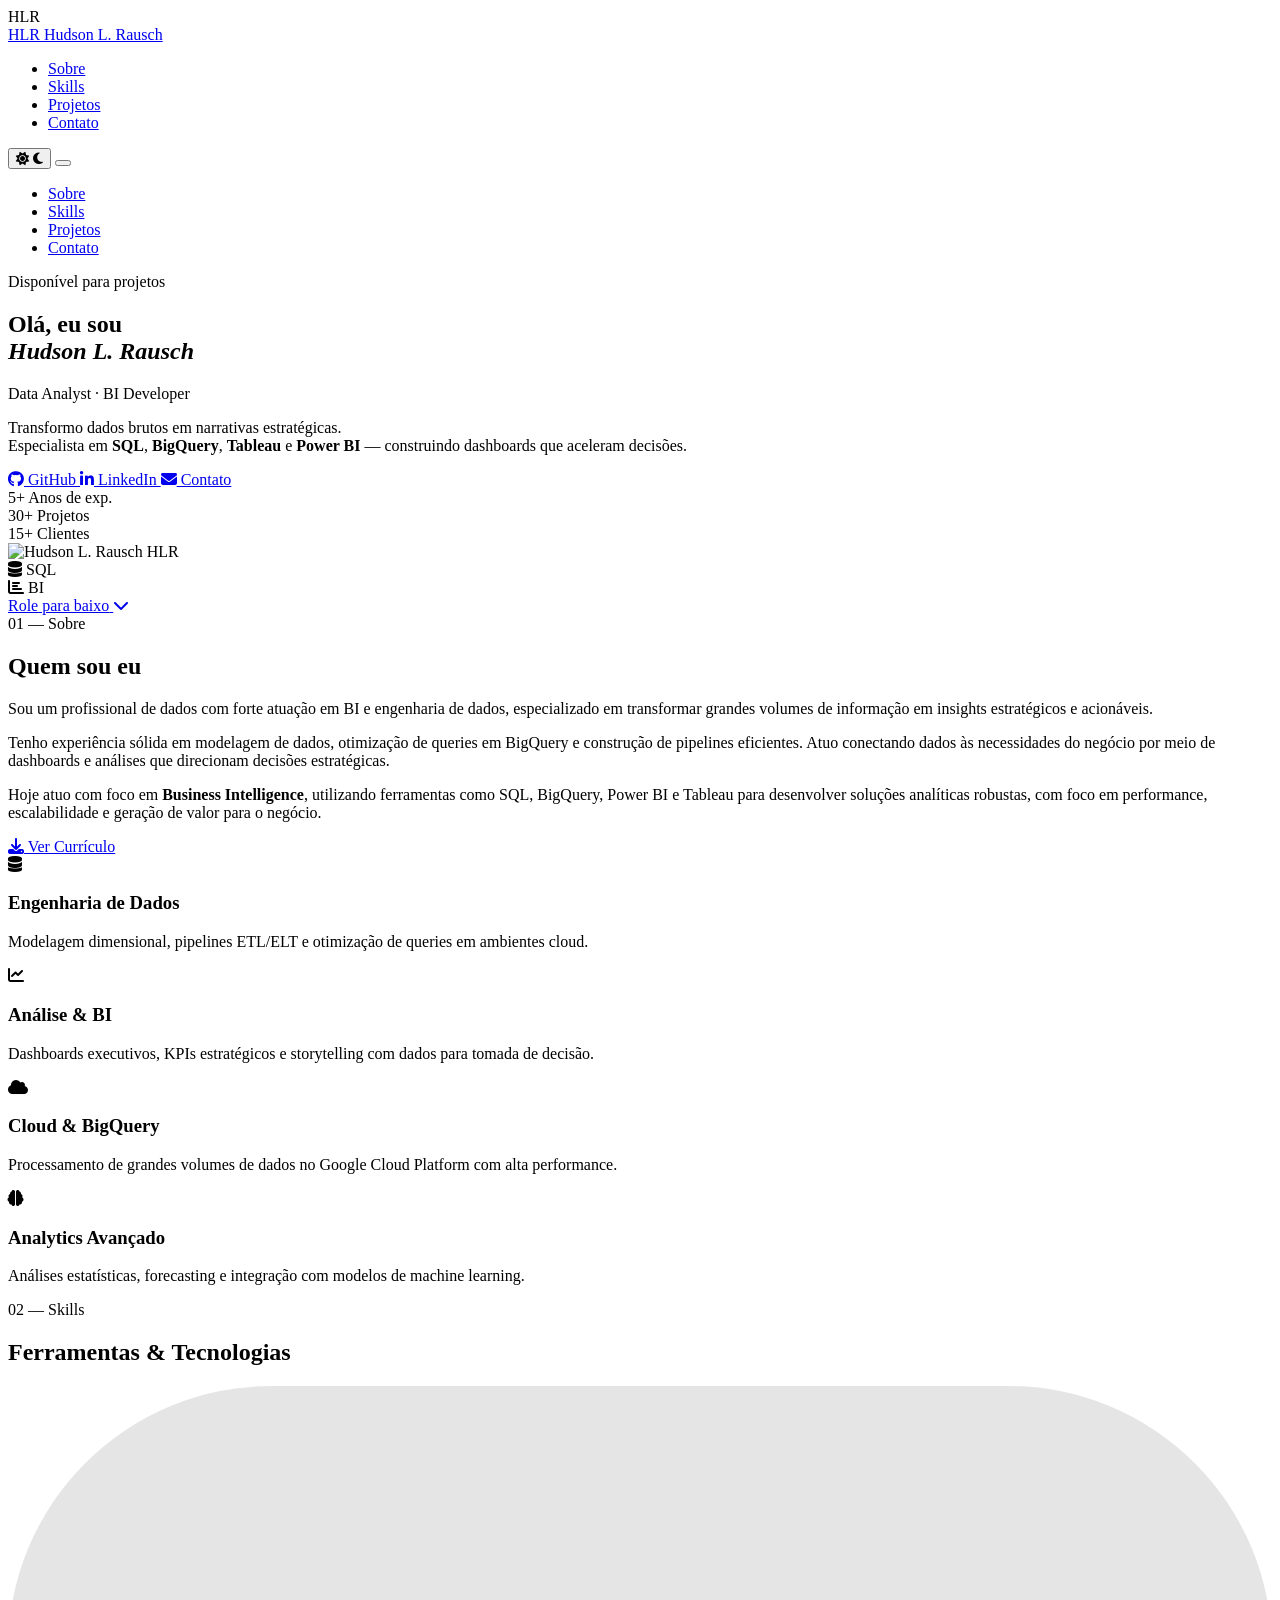
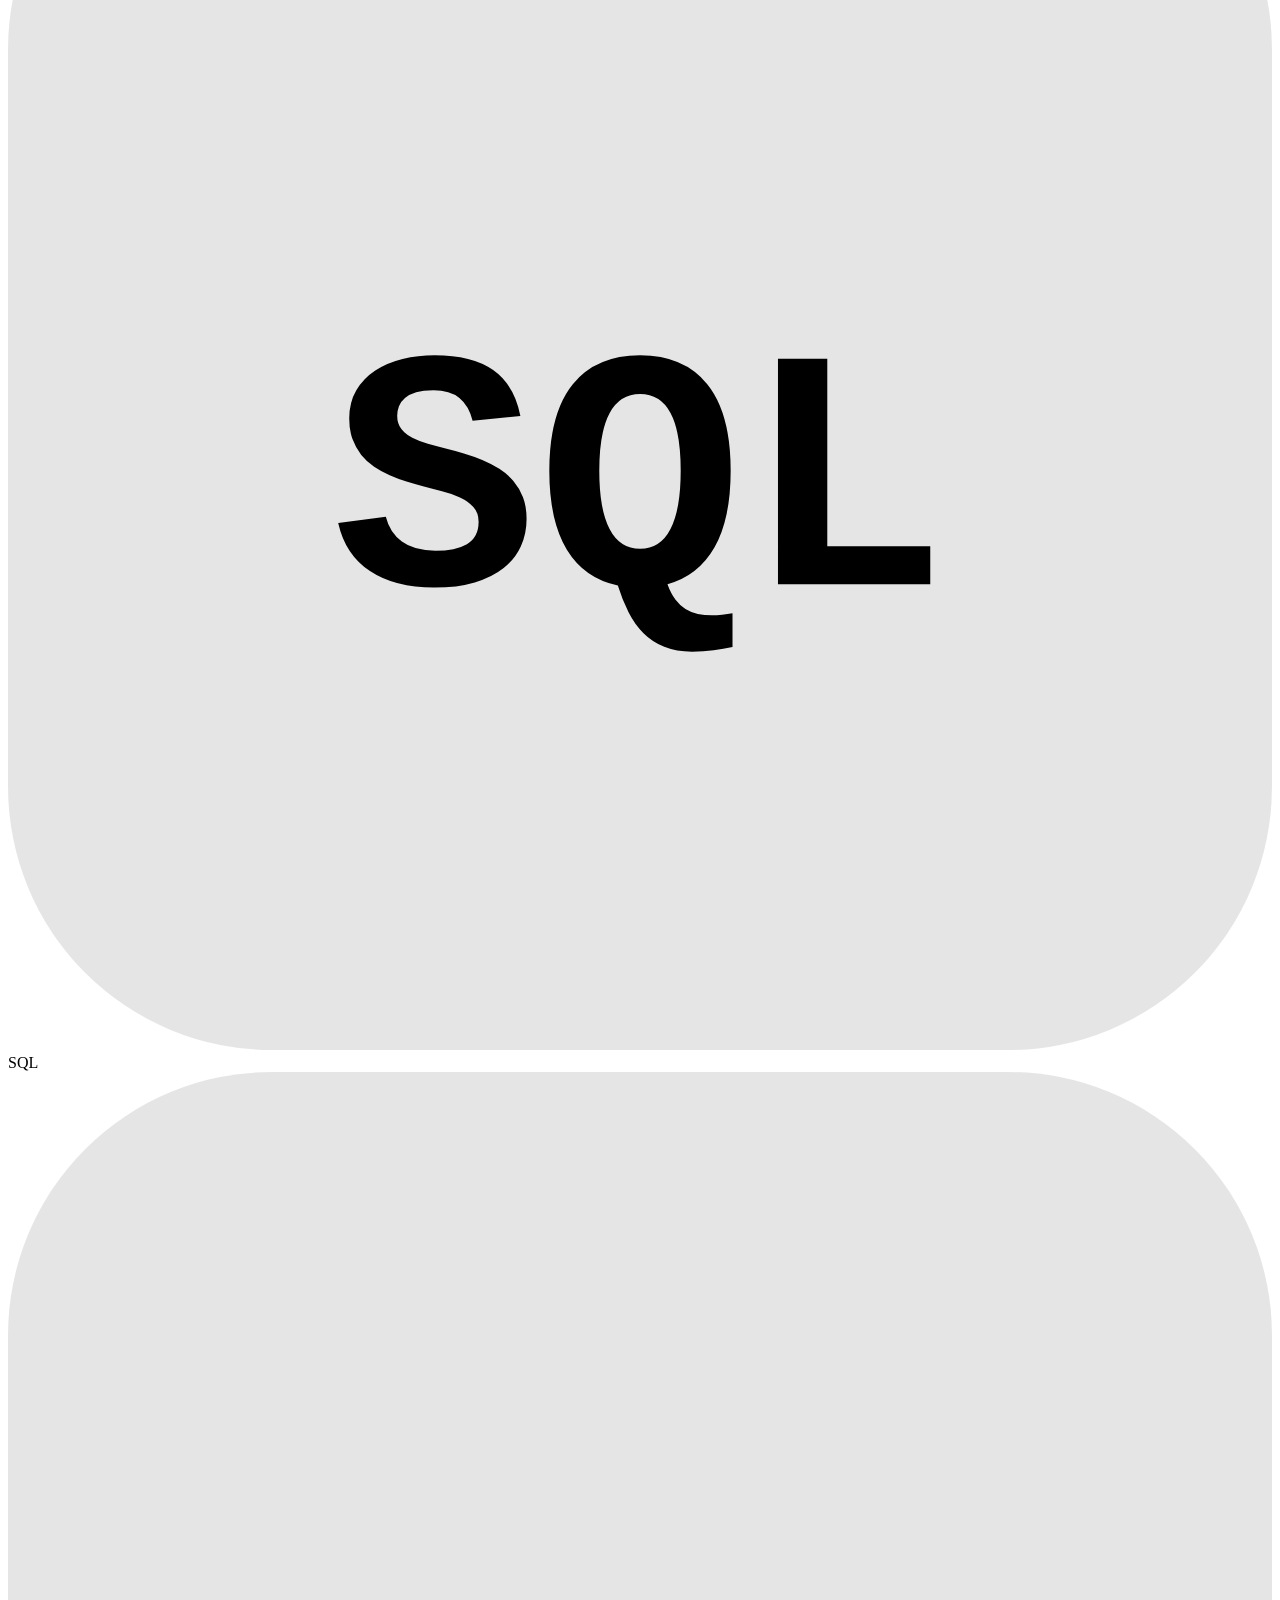
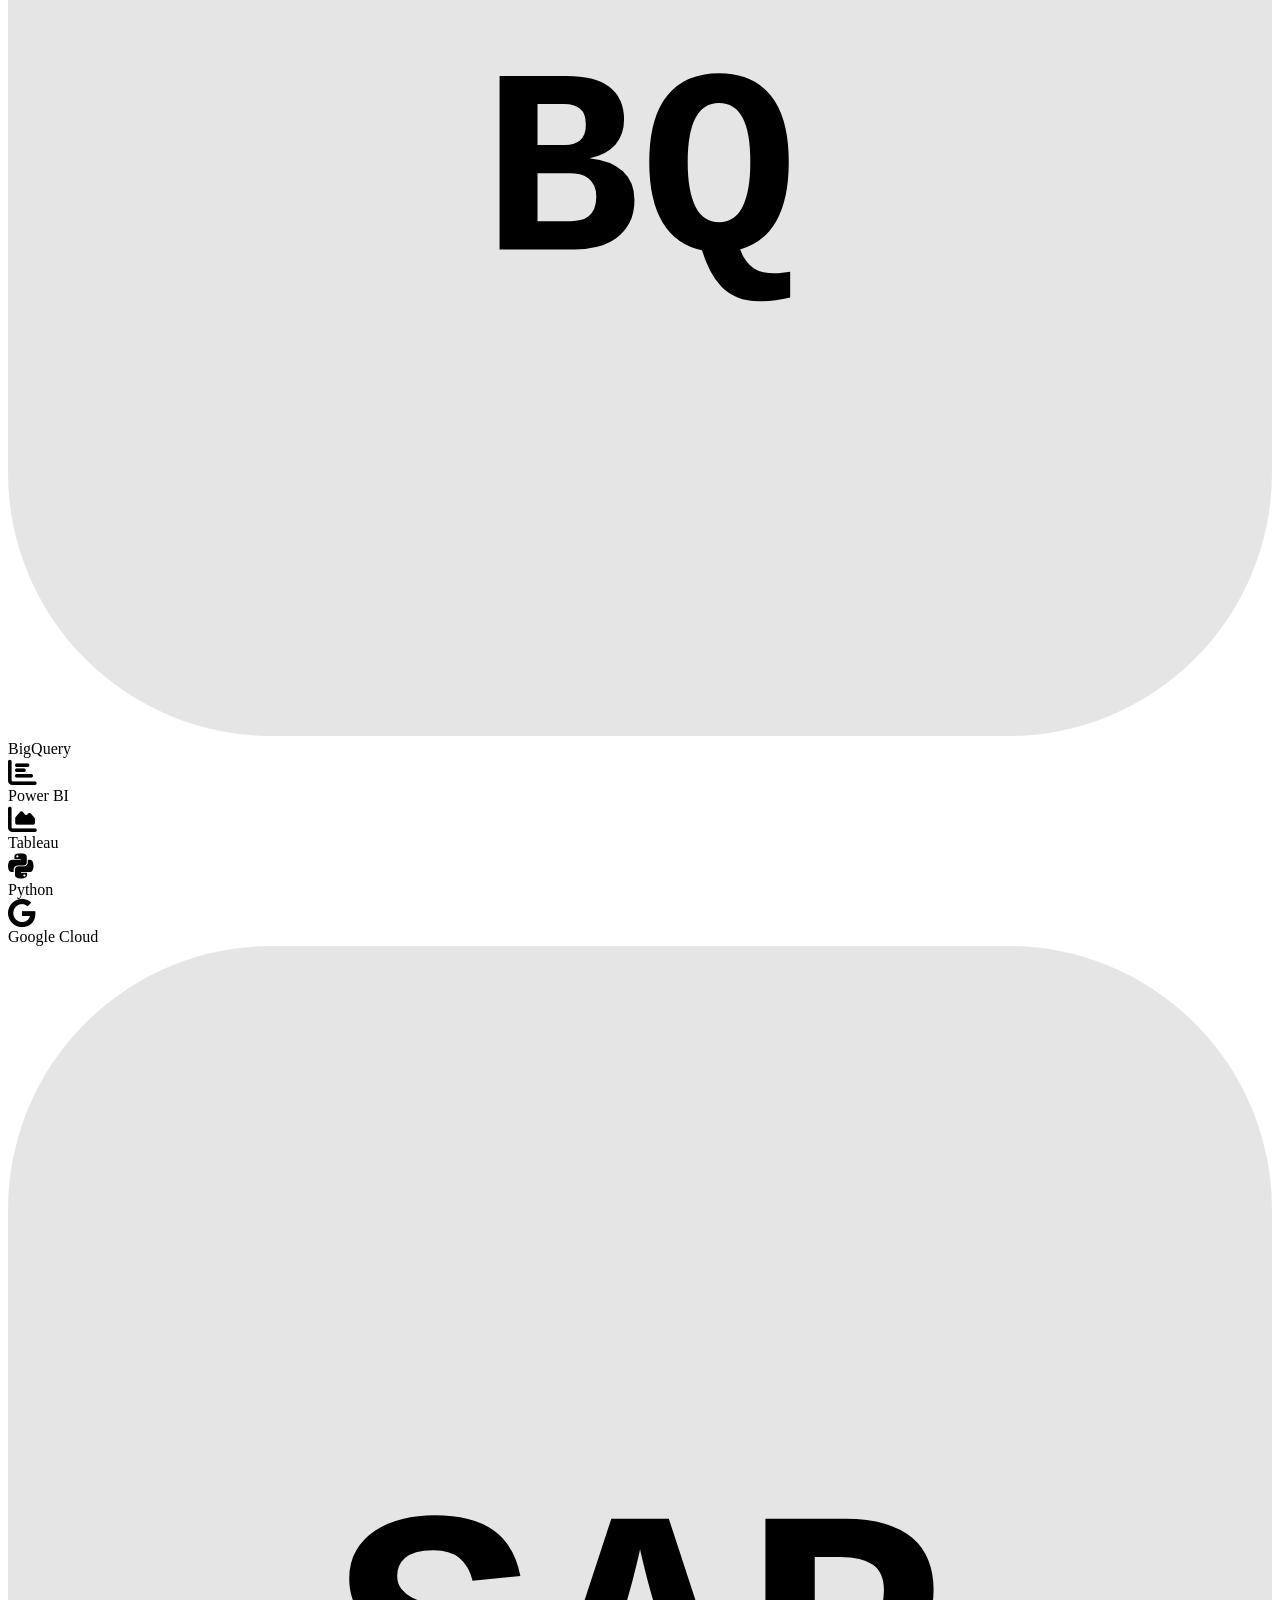
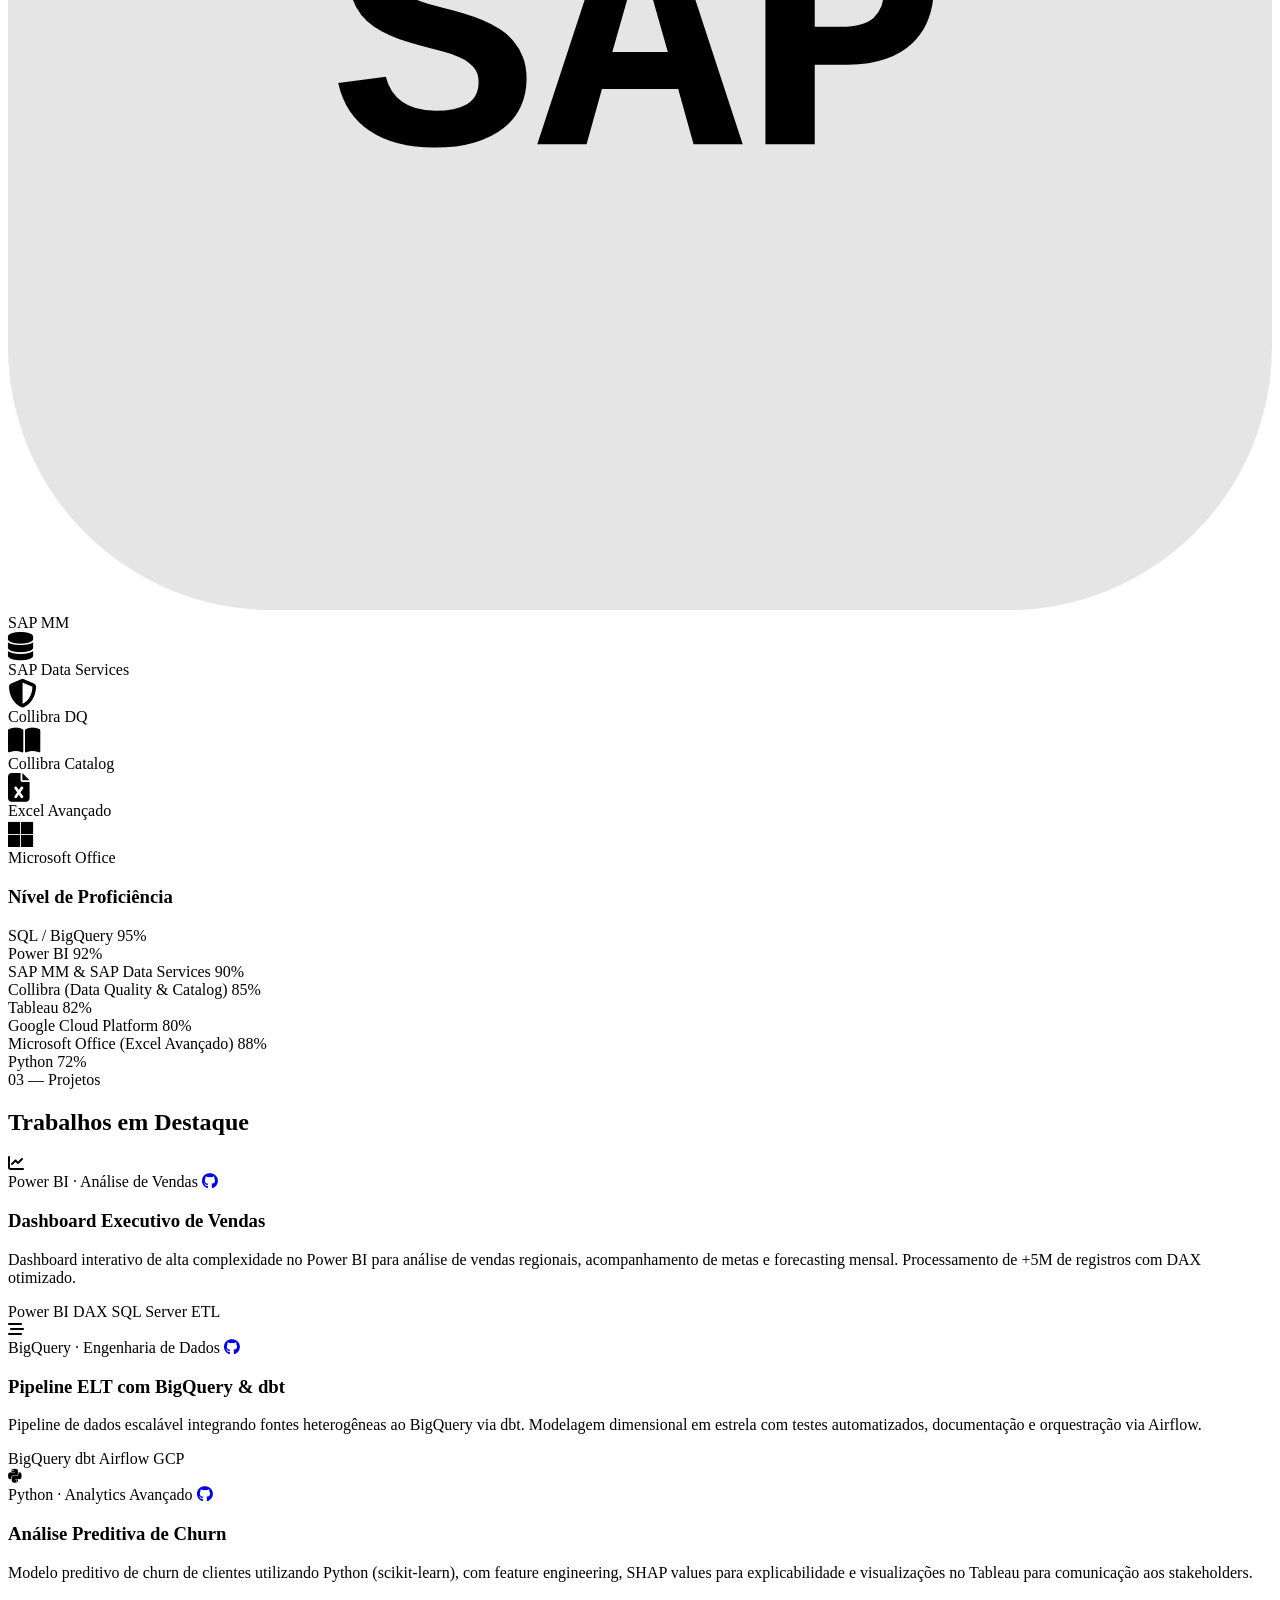
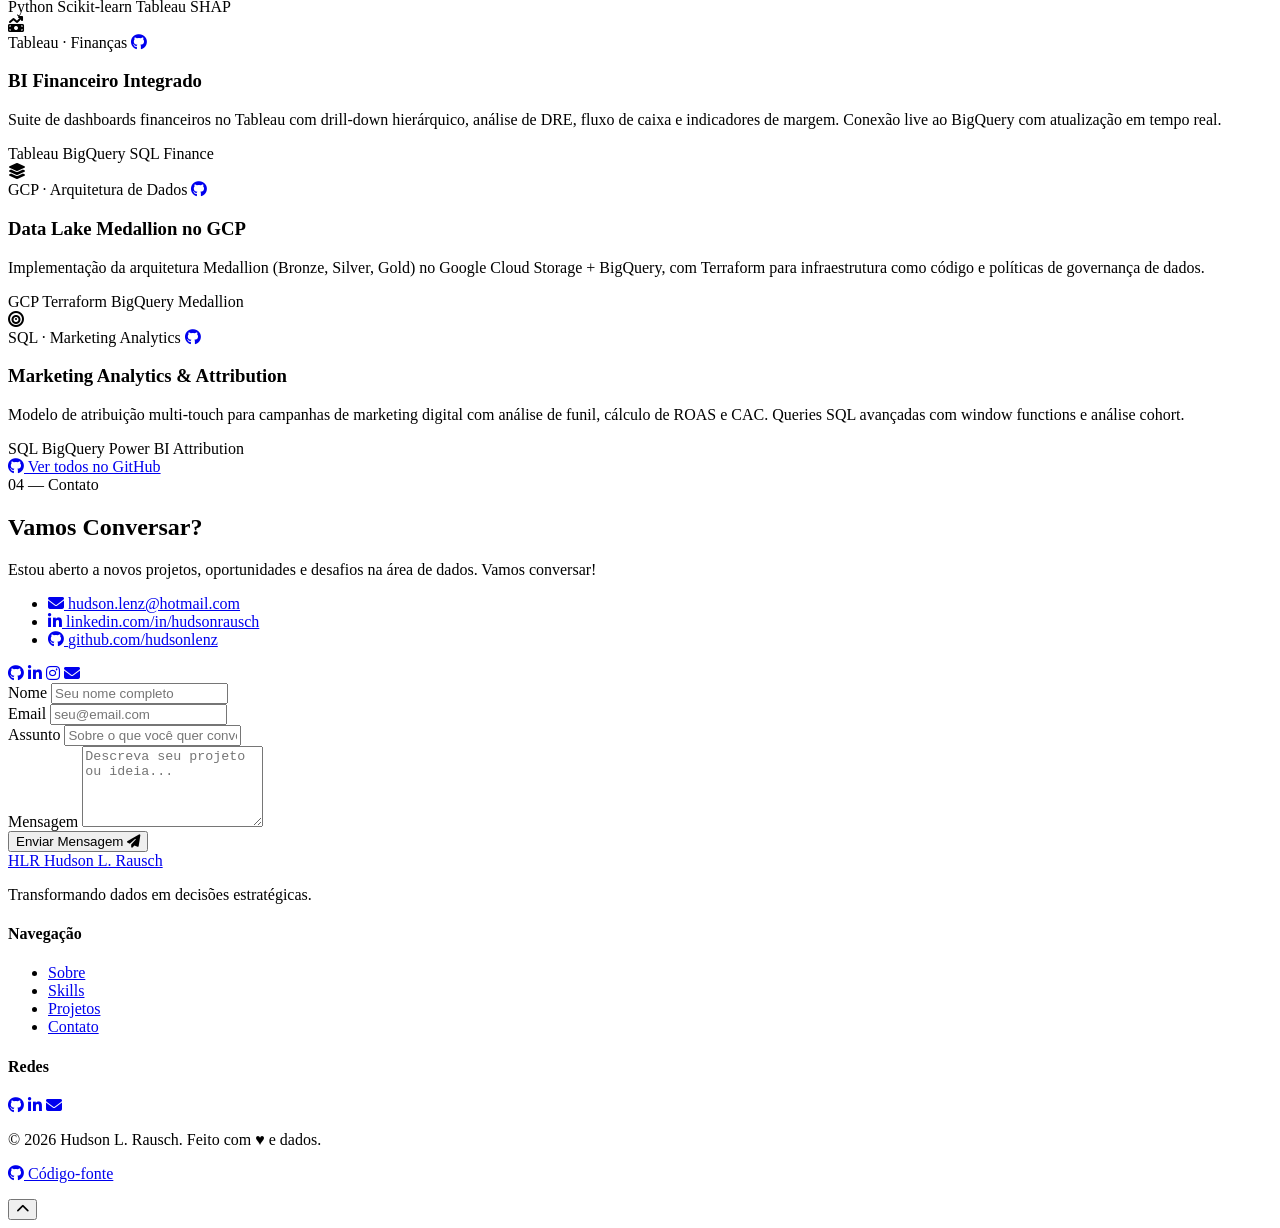
==== index.html @ 431c771c "Update index.html" ====
<!DOCTYPE html>
<html lang="pt-BR">
<head>
  <!-- ============================================================
       META TAGS — SEO e Configurações Básicas
  ============================================================ -->
  <meta charset="UTF-8" />
  <meta name="viewport" content="width=device-width, initial-scale=1.0" />
  <meta name="description" content="Portfólio de Hudson Lenz Rausch — Data Analyst & BI Developer especializada em SQL, BigQuery, Tableau e Power BI." />
  <meta name="keywords" content="data analyst, BI developer, SQL, BigQuery, Tableau, Power BI, portfólio" />
  <meta name="author" content="Hudson L. Rausch" />

  <!-- Open Graph (compartilhamento em redes sociais) -->
  <meta property="og:title" content="Hudson L. Rausch — Data Analyst & BI Developer" />
  <meta property="og:description" content="Transformando dados em decisões estratégicas." />
  <meta property="og:type" content="website" />
  <meta property="og:url" content="https://seu-usuario.github.io" />

  <title>Hudson L. Rausch — Data Analyst & BI Developer</title>

  <!-- ============================================================
       FONTES — Google Fonts
       DM Serif Display: elegante para títulos
       DM Sans: clean para corpo de texto
  ============================================================ -->
  <link rel="preconnect" href="https://fonts.googleapis.com" />
  <link rel="preconnect" href="https://fonts.gstatic.com" crossorigin />
  <link href="https://fonts.googleapis.com/css2?family=DM+Serif+Display:ital@0;1&family=DM+Sans:ital,opsz,wght@0,9..40,300;0,9..40,400;0,9..40,500;0,9..40,600;1,9..40,300&display=swap" rel="stylesheet" />

  <!-- ============================================================
       FONT AWESOME — Ícones
  ============================================================ -->
  <link rel="stylesheet" href="https://cdnjs.cloudflare.com/ajax/libs/font-awesome/6.5.0/css/all.min.css" />

  <!-- ============================================================
       CSS PRINCIPAL
  ============================================================ -->
  <link rel="stylesheet" href="style.css" />
</head>

<body>

  <!-- ============================================================
       CURSOR PERSONALIZADO
  ============================================================ -->
  <div class="cursor-dot" aria-hidden="true"></div>
  <div class="cursor-ring" aria-hidden="true"></div>

  <!-- ============================================================
       LOADER DE ENTRADA
  ============================================================ -->
  <div class="page-loader" id="pageLoader" aria-hidden="true">
    <div class="loader-content">
      <span class="loader-text">HLR</span>
      <div class="loader-bar"></div>
    </div>
  </div>

  <!-- ============================================================
       HEADER / NAVBAR
       - Fixo no topo com blur no scroll
       - Toggle dark/light mode
  ============================================================ -->
  <header class="navbar" id="navbar" role="banner">
    <div class="nav-container">
      <!-- Logo / Nome -->
      <a href="#hero" class="nav-logo" aria-label="Ir para o início">
        <span class="logo-initials">HLR</span>
        <span class="logo-name">Hudson L. Rausch</span>
      </a>

      <!-- Menu de Navegação (Desktop) -->
      <nav class="nav-menu" role="navigation" aria-label="Menu principal">
        <ul class="nav-list">
          <li><a href="#about"    class="nav-link" data-text="Sobre">Sobre</a></li>
          <li><a href="#skills"   class="nav-link" data-text="Skills">Skills</a></li>
          <li><a href="#projects" class="nav-link" data-text="Projetos">Projetos</a></li>
          <li><a href="#contact"  class="nav-link" data-text="Contato">Contato</a></li>
        </ul>
      </nav>

      <!-- Controles do Header -->
      <div class="nav-controls">
        <!-- Toggle Dark/Light Mode -->
        <button class="theme-toggle" id="themeToggle" aria-label="Alternar tema claro/escuro" title="Alternar tema">
          <i class="fas fa-sun"  id="iconSun"  aria-hidden="true"></i>
          <i class="fas fa-moon" id="iconMoon" aria-hidden="true"></i>
        </button>

        <!-- Hamburguer Mobile -->
        <button class="nav-hamburger" id="navHamburger" aria-label="Abrir menu" aria-expanded="false">
          <span class="ham-line"></span>
          <span class="ham-line"></span>
          <span class="ham-line"></span>
        </button>
      </div>
    </div>

    <!-- Menu Mobile (dropdown) -->
    <nav class="nav-mobile" id="navMobile" aria-hidden="true" role="navigation" aria-label="Menu mobile">
      <ul class="nav-mobile-list">
        <li><a href="#about"    class="nav-mobile-link">Sobre</a></li>
        <li><a href="#skills"   class="nav-mobile-link">Skills</a></li>
        <li><a href="#projects" class="nav-mobile-link">Projetos</a></li>
        <li><a href="#contact"  class="nav-mobile-link">Contato</a></li>
      </ul>
    </nav>
  </header>

  <!-- ============================================================
       INDICADOR DE PROGRESSO DE SCROLL
  ============================================================ -->
  <div class="scroll-progress" id="scrollProgress" aria-hidden="true"></div>

  <!-- ============================================================
       HERO SECTION
       - Foto/Avatar, nome, título, descrição e CTAs
  ============================================================ -->
  <section class="hero" id="hero" aria-label="Apresentação">
    <!-- Ruído de fundo decorativo -->
    <div class="hero-noise" aria-hidden="true"></div>

    <!-- Grade decorativa -->
    <div class="hero-grid" aria-hidden="true"></div>

    <!-- Elementos flutuantes decorativos -->
    <div class="hero-orb hero-orb--1" aria-hidden="true"></div>
    <div class="hero-orb hero-orb--2" aria-hidden="true"></div>

    <div class="hero-container">
      <!-- Coluna de texto -->
      <div class="hero-content">
        <p class="hero-eyebrow reveal-item">
          <span class="eyebrow-line" aria-hidden="true"></span>
          Disponível para projetos
        </p>

        <h1 class="hero-title reveal-item">
          Olá, eu sou<br />
          <em class="hero-name">Hudson L. Rausch</em>
        </h1>

        <p class="hero-subtitle reveal-item">
          Data Analyst <span class="subtitle-sep" aria-hidden="true">·</span> BI Developer
        </p>

        <p class="hero-description reveal-item">
          Transformo dados brutos em narrativas estratégicas.<br />
          Especialista em <strong>SQL</strong>, <strong>BigQuery</strong>, <strong>Tableau</strong> e <strong>Power BI</strong> — construindo dashboards que aceleram decisões.
        </p>

        <!-- Botões de CTA -->
        <div class="hero-actions reveal-item">
          <a href="https://github.com/hudsonlenz" target="_blank" rel="noopener noreferrer"
             class="btn btn--primary" aria-label="Perfil no GitHub">
            <i class="fab fa-github" aria-hidden="true"></i>
            GitHub
          </a>
          <a href="https://www.linkedin.com/in/hudsonrausch/" target="_blank" rel="noopener noreferrer"
             class="btn btn--ghost" aria-label="Perfil no LinkedIn">
            <i class="fab fa-linkedin-in" aria-hidden="true"></i>
            LinkedIn
          </a>
          <a href="#contact" class="btn btn--ghost" aria-label="Ir para seção de contato">
            <i class="fas fa-envelope" aria-hidden="true"></i>
            Contato
          </a>
        </div>

        <!-- Estatísticas rápidas -->
        <div class="hero-stats reveal-item">
          <div class="stat-item">
            <span class="stat-number" data-count="5">0</span><span class="stat-suffix">+</span>
            <span class="stat-label">Anos de exp.</span>
          </div>
          <div class="stat-divider" aria-hidden="true"></div>
          <div class="stat-item">
            <span class="stat-number" data-count="30">0</span><span class="stat-suffix">+</span>
            <span class="stat-label">Projetos</span>
          </div>
          <div class="stat-divider" aria-hidden="true"></div>
          <div class="stat-item">
            <span class="stat-number" data-count="15">0</span><span class="stat-suffix">+</span>
            <span class="stat-label">Clientes</span>
          </div>
        </div>
      </div>

      <!-- Coluna do avatar -->
      <div class="hero-visual reveal-item">
        <div class="avatar-frame" aria-hidden="true">
          <div class="avatar-placeholder" aria-label="Foto de perfil de Hudson L. Rausch">
            <img src="img/20260327_151705.jpg" alt="Hudson L. Rausch">
              <!-- Corpo -->
              <circle cx="100" cy="75" r="38" fill="currentColor" opacity="0.9"/>
              <ellipse cx="100" cy="155" rx="55" ry="38" fill="currentColor" opacity="0.7"/>
            </svg>
            <span class="avatar-initials" aria-hidden="true">HLR</span>
          </div>
          <!-- Badges flutuantes -->
          <div class="avatar-badge avatar-badge--tl" aria-hidden="true">
            <i class="fas fa-database"></i>
            <span>SQL</span>
          </div>
          <div class="avatar-badge avatar-badge--br" aria-hidden="true">
            <i class="fas fa-chart-bar"></i>
            <span>BI</span>
          </div>
        </div>
      </div>
    </div>

    <!-- Seta de scroll -->
    <a href="#about" class="hero-scroll-cta" aria-label="Rolar para a seção Sobre mim">
      <span class="scroll-cta-text">Role para baixo</span>
      <span class="scroll-cta-arrow" aria-hidden="true">
        <i class="fas fa-chevron-down"></i>
      </span>
    </a>
  </section>

  <!-- ============================================================
       SOBRE MIM
  ============================================================ -->
  <section class="about section" id="about" aria-label="Sobre mim">
    <div class="container">
      <!-- Cabeçalho da seção -->
      <div class="section-header reveal-item">
        <span class="section-tag">01 — Sobre</span>
        <h2 class="section-title">Quem sou eu</h2>
      </div>

      <div class="about-grid">
        <!-- Texto -->
        <div class="about-text reveal-item">
          <p class="about-lead">
            Sou um profissional de dados com forte atuação em BI e engenharia de dados, especializado em transformar grandes volumes de informação em insights estratégicos e acionáveis.
          </p>
          <p>
            Tenho experiência sólida em modelagem de dados, otimização de queries em BigQuery e construção de pipelines eficientes. Atuo conectando dados às necessidades do negócio por meio de dashboards e análises que direcionam decisões estratégicas.
          </p>
          <p>
            Hoje atuo com foco em <strong>Business Intelligence</strong>, utilizando ferramentas como SQL, BigQuery, Power BI e Tableau para desenvolver soluções analíticas robustas, com foco em performance, escalabilidade e geração de valor para o negócio.
          </p>

          <!-- Download CV -->
          <a href="curriculo.html" class="btn btn--primary about-cta" aria-label="Ver currículo">
            <i class="fas fa-download" aria-hidden="true"></i>
            Ver Currículo
          </a>
        </div>

        <!-- Cards de destaques -->
        <div class="about-highlights">
          <div class="highlight-card reveal-item">
            <div class="highlight-icon" aria-hidden="true">
              <i class="fas fa-database"></i>
            </div>
            <h3>Engenharia de Dados</h3>
            <p>Modelagem dimensional, pipelines ETL/ELT e otimização de queries em ambientes cloud.</p>
          </div>

          <div class="highlight-card reveal-item">
            <div class="highlight-icon" aria-hidden="true">
              <i class="fas fa-chart-line"></i>
            </div>
            <h3>Análise & BI</h3>
            <p>Dashboards executivos, KPIs estratégicos e storytelling com dados para tomada de decisão.</p>
          </div>

          <div class="highlight-card reveal-item">
            <div class="highlight-icon" aria-hidden="true">
              <i class="fas fa-cloud"></i>
            </div>
            <h3>Cloud & BigQuery</h3>
            <p>Processamento de grandes volumes de dados no Google Cloud Platform com alta performance.</p>
          </div>

          <div class="highlight-card reveal-item">
            <div class="highlight-icon" aria-hidden="true">
              <i class="fas fa-brain"></i>
            </div>
            <h3>Analytics Avançado</h3>
            <p>Análises estatísticas, forecasting e integração com modelos de machine learning.</p>
          </div>
        </div>
      </div>
    </div>
  </section>

  <!-- ============================================================
       SKILLS / HABILIDADES
  ============================================================ -->
  <section class="skills section section--alt" id="skills" aria-label="Habilidades técnicas">
    <div class="container">
      <!-- Cabeçalho -->
      <div class="section-header reveal-item">
        <span class="section-tag">02 — Skills</span>
        <h2 class="section-title">Ferramentas & Tecnologias</h2>
      </div>

      <!-- Grid de ícones de tecnologias -->
      <div class="skills-icons-grid reveal-item">

        <div class="skill-icon-card">
          <div class="skill-icon-wrap" aria-hidden="true">
            <svg viewBox="0 0 48 48" fill="none" xmlns="http://www.w3.org/2000/svg">
              <rect width="48" height="48" rx="10" fill="currentColor" opacity="0.1"/>
              <text x="50%" y="56%" text-anchor="middle" dominant-baseline="middle" font-size="13" font-weight="700" fill="currentColor" font-family="monospace">SQL</text>
            </svg>
          </div>
          <span class="skill-icon-label">SQL</span>
        </div>

        <div class="skill-icon-card">
          <div class="skill-icon-wrap" aria-hidden="true">
            <svg viewBox="0 0 48 48" fill="none" xmlns="http://www.w3.org/2000/svg">
              <rect width="48" height="48" rx="10" fill="currentColor" opacity="0.1"/>
              <text x="50%" y="56%" text-anchor="middle" dominant-baseline="middle" font-size="10" font-weight="700" fill="currentColor" font-family="monospace">BQ</text>
            </svg>
          </div>
          <span class="skill-icon-label">BigQuery</span>
        </div>

        <div class="skill-icon-card">
          <div class="skill-icon-wrap" aria-hidden="true">
            <i class="fas fa-chart-bar" style="font-size:1.8rem"></i>
          </div>
          <span class="skill-icon-label">Power BI</span>
        </div>

        <div class="skill-icon-card">
          <div class="skill-icon-wrap" aria-hidden="true">
            <i class="fas fa-chart-area" style="font-size:1.8rem"></i>
          </div>
          <span class="skill-icon-label">Tableau</span>
        </div>

        <div class="skill-icon-card">
          <div class="skill-icon-wrap" aria-hidden="true">
            <i class="fab fa-python" style="font-size:1.8rem"></i>
          </div>
          <span class="skill-icon-label">Python</span>
        </div>

        <div class="skill-icon-card">
          <div class="skill-icon-wrap" aria-hidden="true">
            <i class="fab fa-google" style="font-size:1.8rem"></i>
          </div>
          <span class="skill-icon-label">Google Cloud</span>
        </div>

        <div class="skill-icon-card">
          <div class="skill-icon-wrap" aria-hidden="true">
            <svg viewBox="0 0 48 48" fill="none" xmlns="http://www.w3.org/2000/svg">
              <rect width="48" height="48" rx="10" fill="currentColor" opacity="0.1"/>
              <text x="50%" y="56%" text-anchor="middle" dominant-baseline="middle" font-size="13" font-weight="700" fill="currentColor" font-family="monospace">SAP</text>
            </svg>
          </div>
          <span class="skill-icon-label">SAP MM</span>
        </div>

        <div class="skill-icon-card">
          <div class="skill-icon-wrap" aria-hidden="true">
            <i class="fas fa-database" style="font-size:1.8rem"></i>
          </div>
          <span class="skill-icon-label">SAP Data Services</span>
        </div>

        <div class="skill-icon-card">
          <div class="skill-icon-wrap" aria-hidden="true">
            <i class="fas fa-shield-halved" style="font-size:1.8rem"></i>
          </div>
          <span class="skill-icon-label">Collibra DQ</span>
        </div>

        <div class="skill-icon-card">
          <div class="skill-icon-wrap" aria-hidden="true">
            <i class="fas fa-book-open" style="font-size:1.8rem"></i>
          </div>
          <span class="skill-icon-label">Collibra Catalog</span>
        </div>

        <div class="skill-icon-card">
          <div class="skill-icon-wrap" aria-hidden="true">
            <i class="fas fa-file-excel" style="font-size:1.8rem"></i>
          </div>
          <span class="skill-icon-label">Excel Avançado</span>
        </div>

        <div class="skill-icon-card">
          <div class="skill-icon-wrap" aria-hidden="true">
            <i class="fab fa-microsoft" style="font-size:1.8rem"></i>
          </div>
          <span class="skill-icon-label">Microsoft Office</span>
        </div>

      </div>

      <!-- Barras de progresso animadas -->
      <div class="skills-bars">
        <h3 class="skills-bars-title reveal-item">Nível de Proficiência</h3>

        <div class="skill-bar-item reveal-item">
          <div class="skill-bar-header">
            <span class="skill-bar-name">SQL / BigQuery</span>
            <span class="skill-bar-pct">95%</span>
          </div>
          <div class="skill-bar-track" role="progressbar" aria-valuenow="95" aria-valuemin="0" aria-valuemax="100" aria-label="SQL e BigQuery: 95%">
            <div class="skill-bar-fill" data-width="95"></div>
          </div>
        </div>

        <div class="skill-bar-item reveal-item">
          <div class="skill-bar-header">
            <span class="skill-bar-name">Power BI</span>
            <span class="skill-bar-pct">92%</span>
          </div>
          <div class="skill-bar-track" role="progressbar" aria-valuenow="92" aria-valuemin="0" aria-valuemax="100" aria-label="Power BI: 92%">
            <div class="skill-bar-fill" data-width="92"></div>
          </div>
        </div>

        <div class="skill-bar-item reveal-item">
          <div class="skill-bar-header">
            <span class="skill-bar-name">SAP MM & SAP Data Services</span>
            <span class="skill-bar-pct">90%</span>
          </div>
          <div class="skill-bar-track" role="progressbar" aria-valuenow="90" aria-valuemin="0" aria-valuemax="100" aria-label="SAP: 90%">
            <div class="skill-bar-fill" data-width="90"></div>
          </div>
        </div>

        <div class="skill-bar-item reveal-item">
          <div class="skill-bar-header">
            <span class="skill-bar-name">Collibra (Data Quality & Catalog)</span>
            <span class="skill-bar-pct">85%</span>
          </div>
          <div class="skill-bar-track" role="progressbar" aria-valuenow="85" aria-valuemin="0" aria-valuemax="100" aria-label="Collibra: 85%">
            <div class="skill-bar-fill" data-width="85"></div>
          </div>
        </div>

        <div class="skill-bar-item reveal-item">
          <div class="skill-bar-header">
            <span class="skill-bar-name">Tableau</span>
            <span class="skill-bar-pct">82%</span>
          </div>
          <div class="skill-bar-track" role="progressbar" aria-valuenow="82" aria-valuemin="0" aria-valuemax="100" aria-label="Tableau: 82%">
            <div class="skill-bar-fill" data-width="82"></div>
          </div>
        </div>

        <div class="skill-bar-item reveal-item">
          <div class="skill-bar-header">
            <span class="skill-bar-name">Google Cloud Platform</span>
            <span class="skill-bar-pct">80%</span>
          </div>
          <div class="skill-bar-track" role="progressbar" aria-valuenow="80" aria-valuemin="0" aria-valuemax="100" aria-label="GCP: 80%">
            <div class="skill-bar-fill" data-width="80"></div>
          </div>
        </div>

        <div class="skill-bar-item reveal-item">
          <div class="skill-bar-header">
            <span class="skill-bar-name">Microsoft Office (Excel Avançado)</span>
            <span class="skill-bar-pct">88%</span>
          </div>
          <div class="skill-bar-track" role="progressbar" aria-valuenow="88" aria-valuemin="0" aria-valuemax="100" aria-label="Office: 88%">
            <div class="skill-bar-fill" data-width="88"></div>
          </div>
        </div>

        <div class="skill-bar-item reveal-item">
          <div class="skill-bar-header">
            <span class="skill-bar-name">Python</span>
            <span class="skill-bar-pct">72%</span>
          </div>
          <div class="skill-bar-track" role="progressbar" aria-valuenow="72" aria-valuemin="0" aria-valuemax="100" aria-label="Python: 72%">
            <div class="skill-bar-fill" data-width="72"></div>
          </div>
        </div>

      </div>
    </div>
  </section>

  <!-- ============================================================
       PROJETOS
  ============================================================ -->
  <section class="projects section" id="projects" aria-label="Projetos em destaque">
    <div class="container">
      <!-- Cabeçalho -->
      <div class="section-header reveal-item">
        <span class="section-tag">03 — Projetos</span>
        <h2 class="section-title">Trabalhos em Destaque</h2>
      </div>

      <!-- Grid de projetos -->
      <div class="projects-grid">

        <!-- Projeto 1 -->
        <article class="project-card reveal-item" data-lightbox data-img="img/20260327_151705.jpg" data-title="Dashboard Executivo de Vendas" data-github="https://github.com/hudsonlenz/projeto-vendas" aria-label="Projeto: Dashboard Executivo de Vendas">
          <div class="project-card-inner">
            <!-- Preview visual do projeto -->
            <div class="project-preview" aria-hidden="true">
              <div class="project-preview-icon">
                <i class="fas fa-chart-line"></i>
              </div>
              <div class="project-preview-bg"></div>
            </div>

            <div class="project-content">
              <div class="project-meta">
                <span class="project-category">Power BI · Análise de Vendas</span>
                <a href="https://github.com/hudsonlenz/projeto-vendas" target="_blank" rel="noopener noreferrer"
                   class="project-github-link" aria-label="Ver código no GitHub">
                  <i class="fab fa-github" aria-hidden="true"></i>
                </a>
              </div>

              <h3 class="project-title">Dashboard Executivo de Vendas</h3>

              <p class="project-description">
                Dashboard interativo de alta complexidade no Power BI para análise de vendas regionais, acompanhamento de metas e forecasting mensal. Processamento de +5M de registros com DAX otimizado.
              </p>

              <div class="project-tags" aria-label="Tecnologias usadas">
                <span class="tag">Power BI</span>
                <span class="tag">DAX</span>
                <span class="tag">SQL Server</span>
                <span class="tag">ETL</span>
              </div>
            </div>
          </div>
        </article>

        <!-- Projeto 2 -->
        <article class="project-card reveal-item" data-lightbox data-img="img/20260327_151705.jpg" data-title="Pipeline ELT com BigQuery &amp; dbt" data-github="https://github.com/hudsonlenz/pipeline-bigquery" aria-label="Projeto: Pipeline BigQuery + dbt">
          <div class="project-card-inner">
            <div class="project-preview" aria-hidden="true">
              <div class="project-preview-icon">
                <i class="fas fa-stream"></i>
              </div>
              <div class="project-preview-bg"></div>
            </div>

            <div class="project-content">
              <div class="project-meta">
                <span class="project-category">BigQuery · Engenharia de Dados</span>
                <a href="https://github.com/hudsonlenz/pipeline-bigquery" target="_blank" rel="noopener noreferrer"
                   class="project-github-link" aria-label="Ver código no GitHub">
                  <i class="fab fa-github" aria-hidden="true"></i>
                </a>
              </div>

              <h3 class="project-title">Pipeline ELT com BigQuery & dbt</h3>

              <p class="project-description">
                Pipeline de dados escalável integrando fontes heterogêneas ao BigQuery via dbt. Modelagem dimensional em estrela com testes automatizados, documentação e orquestração via Airflow.
              </p>

              <div class="project-tags" aria-label="Tecnologias usadas">
                <span class="tag">BigQuery</span>
                <span class="tag">dbt</span>
                <span class="tag">Airflow</span>
                <span class="tag">GCP</span>
              </div>
            </div>
          </div>
        </article>

        <!-- Projeto 3 -->
        <article class="project-card reveal-item" data-lightbox data-img="img/20260327_151705.jpg" data-title="Análise Preditiva de Churn" data-github="https://github.com/hudsonlenz/analise-churn" aria-label="Projeto: Análise de Churn com Python">
          <div class="project-card-inner">
            <div class="project-preview" aria-hidden="true">
              <div class="project-preview-icon">
                <i class="fab fa-python"></i>
              </div>
              <div class="project-preview-bg"></div>
            </div>

            <div class="project-content">
              <div class="project-meta">
                <span class="project-category">Python · Analytics Avançado</span>
                <a href="https://github.com/hudsonlenz/analise-churn" target="_blank" rel="noopener noreferrer"
                   class="project-github-link" aria-label="Ver código no GitHub">
                  <i class="fab fa-github" aria-hidden="true"></i>
                </a>
              </div>

              <h3 class="project-title">Análise Preditiva de Churn</h3>

              <p class="project-description">
                Modelo preditivo de churn de clientes utilizando Python (scikit-learn), com feature engineering, SHAP values para explicabilidade e visualizações no Tableau para comunicação aos stakeholders.
              </p>

              <div class="project-tags" aria-label="Tecnologias usadas">
                <span class="tag">Python</span>
                <span class="tag">Scikit-learn</span>
                <span class="tag">Tableau</span>
                <span class="tag">SHAP</span>
              </div>
            </div>
          </div>
        </article>

        <!-- Projeto 4 -->
        <article class="project-card reveal-item" data-lightbox data-img="img/20260327_151705.jpg" data-title="BI Financeiro Integrado" data-github="https://github.com/hudsonlenz/bi-financeiro" aria-label="Projeto: BI Financeiro com Tableau">
          <div class="project-card-inner">
            <div class="project-preview" aria-hidden="true">
              <div class="project-preview-icon">
                <i class="fas fa-money-bill-trend-up"></i>
              </div>
              <div class="project-preview-bg"></div>
            </div>

            <div class="project-content">
              <div class="project-meta">
                <span class="project-category">Tableau · Finanças</span>
                <a href="https://github.com/hudsonlenz/bi-financeiro" target="_blank" rel="noopener noreferrer"
                   class="project-github-link" aria-label="Ver código no GitHub">
                  <i class="fab fa-github" aria-hidden="true"></i>
                </a>
              </div>

              <h3 class="project-title">BI Financeiro Integrado</h3>

              <p class="project-description">
                Suite de dashboards financeiros no Tableau com drill-down hierárquico, análise de DRE, fluxo de caixa e indicadores de margem. Conexão live ao BigQuery com atualização em tempo real.
              </p>

              <div class="project-tags" aria-label="Tecnologias usadas">
                <span class="tag">Tableau</span>
                <span class="tag">BigQuery</span>
                <span class="tag">SQL</span>
                <span class="tag">Finance</span>
              </div>
            </div>
          </div>
        </article>

        <!-- Projeto 5 -->
        <article class="project-card reveal-item" data-lightbox data-img="img/20260327_151705.jpg" data-title="Data Lake Medallion no GCP" data-github="https://github.com/hudsonlenz/data-lake-gcp" aria-label="Projeto: Data Lake no GCP">
          <div class="project-card-inner">
            <div class="project-preview" aria-hidden="true">
              <div class="project-preview-icon">
                <i class="fas fa-layer-group"></i>
              </div>
              <div class="project-preview-bg"></div>
            </div>

            <div class="project-content">
              <div class="project-meta">
                <span class="project-category">GCP · Arquitetura de Dados</span>
                <a href="https://github.com/hudsonlenz/data-lake-gcp" target="_blank" rel="noopener noreferrer"
                   class="project-github-link" aria-label="Ver código no GitHub">
                  <i class="fab fa-github" aria-hidden="true"></i>
                </a>
              </div>

              <h3 class="project-title">Data Lake Medallion no GCP</h3>

              <p class="project-description">
                Implementação da arquitetura Medallion (Bronze, Silver, Gold) no Google Cloud Storage + BigQuery, com Terraform para infraestrutura como código e políticas de governança de dados.
              </p>

              <div class="project-tags" aria-label="Tecnologias usadas">
                <span class="tag">GCP</span>
                <span class="tag">Terraform</span>
                <span class="tag">BigQuery</span>
                <span class="tag">Medallion</span>
              </div>
            </div>
          </div>
        </article>

        <!-- Projeto 6 -->
        <article class="project-card reveal-item" data-lightbox data-img="img/20260327_151705.jpg" data-title="Marketing Analytics &amp; Attribution" data-github="https://github.com/hudsonlenz/marketing-analytics" aria-label="Projeto: Marketing Analytics">
          <div class="project-card-inner">
            <div class="project-preview" aria-hidden="true">
              <div class="project-preview-icon">
                <i class="fas fa-bullseye"></i>
              </div>
              <div class="project-preview-bg"></div>
            </div>

            <div class="project-content">
              <div class="project-meta">
                <span class="project-category">SQL · Marketing Analytics</span>
                <a href="https://github.com/hudsonlenz/marketing-analytics" target="_blank" rel="noopener noreferrer"
                   class="project-github-link" aria-label="Ver código no GitHub">
                  <i class="fab fa-github" aria-hidden="true"></i>
                </a>
              </div>

              <h3 class="project-title">Marketing Analytics & Attribution</h3>

              <p class="project-description">
                Modelo de atribuição multi-touch para campanhas de marketing digital com análise de funil, cálculo de ROAS e CAC. Queries SQL avançadas com window functions e análise cohort.
              </p>

              <div class="project-tags" aria-label="Tecnologias usadas">
                <span class="tag">SQL</span>
                <span class="tag">BigQuery</span>
                <span class="tag">Power BI</span>
                <span class="tag">Attribution</span>
              </div>
            </div>
          </div>
        </article>

      </div><!-- /projects-grid -->

      <!-- Link para todos os repositórios -->
      <div class="projects-footer reveal-item">
        <a href="https://github.com/hudsonlenz" target="_blank" rel="noopener noreferrer"
           class="btn btn--ghost" aria-label="Ver todos os projetos no GitHub">
          <i class="fab fa-github" aria-hidden="true"></i>
          Ver todos no GitHub
        </a>
      </div>
    </div>
  </section>

  <!-- ============================================================
       CONTATO
  ============================================================ -->
  <section class="contact section section--alt" id="contact" aria-label="Entre em contato">
    <div class="container">
      <!-- Cabeçalho -->
      <div class="section-header reveal-item">
        <span class="section-tag">04 — Contato</span>
        <h2 class="section-title">Vamos Conversar?</h2>
      </div>

      <div class="contact-grid">
        <!-- Info lateral -->
        <div class="contact-info reveal-item">
          <p class="contact-lead">
            Estou aberto a novos projetos, oportunidades e desafios na área de dados. Vamos conversar!
          </p>

          <!-- Links de contato direto -->
          <ul class="contact-links" aria-label="Informações de contato">
            <li class="contact-link-item">
              <a href="mailto:hudson.lenz@hotmail.com" class="contact-link-row" aria-label="Enviar email para hudson.lenz@hotmail.com">
                <span class="contact-link-icon" aria-hidden="true"><i class="fas fa-envelope"></i></span>
                <span class="contact-link-text">hudson.lenz@hotmail.com</span>
              </a>
            </li>
            <li class="contact-link-item">
              <a href="https://www.linkedin.com/in/hudsonrausch/" target="_blank" rel="noopener noreferrer"
                 class="contact-link-row" aria-label="Perfil no LinkedIn">
                <span class="contact-link-icon" aria-hidden="true"><i class="fab fa-linkedin-in"></i></span>
                <span class="contact-link-text">linkedin.com/in/hudsonrausch</span>
              </a>
            </li>
            <li class="contact-link-item">
              <a href="https://github.com/hudsonlenz" target="_blank" rel="noopener noreferrer"
                 class="contact-link-row" aria-label="Perfil no GitHub">
                <span class="contact-link-icon" aria-hidden="true"><i class="fab fa-github"></i></span>
                <span class="contact-link-text">github.com/hudsonlenz</span>
              </a>
            </li>
          </ul>

          <!-- Ícones sociais -->
          <div class="social-icons" aria-label="Redes sociais">
            <a href="https://github.com/hudsonlenz"    target="_blank" rel="noopener noreferrer" class="social-icon" aria-label="GitHub"><i class="fab fa-github" aria-hidden="true"></i></a>
            <a href="https://www.linkedin.com/in/hudsonrausch/" target="_blank" rel="noopener noreferrer" class="social-icon" aria-label="LinkedIn"><i class="fab fa-linkedin-in" aria-hidden="true"></i></a>
            <a href="https://www.instagram.com/hudsonl_rausch/" class="social-icon" aria-label="Instagram"> <i class="fab fa-instagram"></i></a>
            <a href="mailto:hudson.lenz@hotmail.com" class="social-icon" aria-label="Email"><i class="fas fa-envelope" aria-hidden="true"></i></a>
          </div>
        </div>

        <!-- Formulário -->
        <div class="contact-form-wrap reveal-item">
          <form class="contact-form" id="contactForm" novalidate aria-label="Formulário de contato">
            <!-- Feedback de envio -->
            <div class="form-feedback" id="formFeedback" role="alert" aria-live="polite"></div>

            <div class="form-row">
              <div class="form-group">
                <label for="inputName" class="form-label">Nome</label>
                <input type="text" id="inputName" name="name" class="form-input"
                       placeholder="Seu nome completo"
                       autocomplete="name" required
                       aria-required="true" />
              </div>
              <div class="form-group">
                <label for="inputEmail" class="form-label">Email</label>
                <input type="email" id="inputEmail" name="email" class="form-input"
                       placeholder="seu@email.com"
                       autocomplete="email" required
                       aria-required="true" />
              </div>
            </div>

            <div class="form-group">
              <label for="inputSubject" class="form-label">Assunto</label>
              <input type="text" id="inputSubject" name="subject" class="form-input"
                     placeholder="Sobre o que você quer conversar?"
                     required aria-required="true" />
            </div>

            <div class="form-group">
              <label for="inputMessage" class="form-label">Mensagem</label>
              <textarea id="inputMessage" name="message" class="form-input form-textarea"
                        placeholder="Descreva seu projeto ou ideia..."
                        rows="5" required aria-required="true"></textarea>
            </div>

            <button type="submit" class="btn btn--primary form-submit" aria-label="Enviar mensagem">
              <span class="btn-text">Enviar Mensagem</span>
              <i class="fas fa-paper-plane btn-icon" aria-hidden="true"></i>
            </button>
          </form>
        </div>

      </div><!-- /contact-grid -->
    </div>
  </section>

  <!-- ============================================================
       FOOTER
  ============================================================ -->
  <footer class="footer" role="contentinfo">
    <div class="container">
      <div class="footer-grid">
        <!-- Brand -->
        <div class="footer-brand">
          <a href="#hero" class="footer-logo" aria-label="Ir para o topo">
            <span class="logo-initials">HLR</span>
            <span class="logo-name">Hudson L. Rausch</span>
          </a>
          <p class="footer-tagline">Transformando dados em decisões estratégicas.</p>
        </div>

        <!-- Links rápidos -->
        <nav class="footer-nav" aria-label="Links rápidos do rodapé">
          <h4 class="footer-nav-title">Navegação</h4>
          <ul class="footer-nav-list">
            <li><a href="#about"    class="footer-link">Sobre</a></li>
            <li><a href="#skills"   class="footer-link">Skills</a></li>
            <li><a href="#projects" class="footer-link">Projetos</a></li>
            <li><a href="#contact"  class="footer-link">Contato</a></li>
          </ul>
        </nav>

        <!-- Redes sociais -->
        <div class="footer-social">
          <h4 class="footer-nav-title">Redes</h4>
          <div class="footer-social-icons" aria-label="Redes sociais">
            <a href="https://github.com/hudsonlenz"     target="_blank" rel="noopener noreferrer" class="social-icon" aria-label="GitHub"><i class="fab fa-github" aria-hidden="true"></i></a>
            <a href="https://www.linkedin.com/in/hudsonrausch/" target="_blank" rel="noopener noreferrer" class="social-icon" aria-label="LinkedIn"><i class="fab fa-linkedin-in" aria-hidden="true"></i></a>
            <a href="hudson.lenz@hotmail.com" class="social-icon" aria-label="Email"><i class="fas fa-envelope" aria-hidden="true"></i></a>
          </div>
        </div>
      </div>

      <!-- Bottom bar -->
      <div class="footer-bottom">
        <p class="footer-copy">
          &copy; <span id="footerYear"></span> Hudson L. Rausch. Feito com
          <span aria-hidden="true">&#9829;</span><span class="sr-only">dedicação</span>
          e dados.
        </p>
        <p class="footer-made">
          <a href="https://github.com/hudsonlenz/portfolio" target="_blank" rel="noopener noreferrer"
             class="footer-link" aria-label="Ver código-fonte do portfólio">
            <i class="fab fa-github" aria-hidden="true"></i> Código-fonte
          </a>
        </p>
      </div>
    </div>
  </footer>

  <!-- ============================================================
       BOTÃO VOLTAR AO TOPO
  ============================================================ -->
  <button class="back-to-top" id="backToTop" aria-label="Voltar ao topo da página" title="Voltar ao topo">
    <i class="fas fa-chevron-up" aria-hidden="true"></i>
  </button>

  <!-- ============================================================
       LIGHTBOX / GALERIA
  ============================================================ -->
  <div class="lightbox" id="lightbox" role="dialog" aria-modal="true" aria-label="Visualização do projeto" hidden>
    <div class="lightbox-backdrop"></div>
    <div class="lightbox-container">
      <button class="lightbox-close" id="lightbox-close" aria-label="Fechar">
        <i class="fas fa-times" aria-hidden="true"></i>
      </button>
      <div class="lightbox-image-wrap">
        <img class="lightbox-img" id="lightbox-img" src="" alt="" />
      </div>
      <div class="lightbox-footer">
        <p class="lightbox-title" id="lightbox-title"></p>
        <a class="lightbox-github-link" id="lightbox-github-link" href="#" target="_blank" rel="noopener noreferrer" aria-label="Ver no GitHub">
          <i class="fab fa-github" aria-hidden="true"></i>
          Ver no GitHub
        </a>
      </div>
    </div>
  </div>

  <!-- ============================================================
       SCRIPT PRINCIPAL
  ============================================================ -->
  <script src="script.js"></script>
</body>
</html>
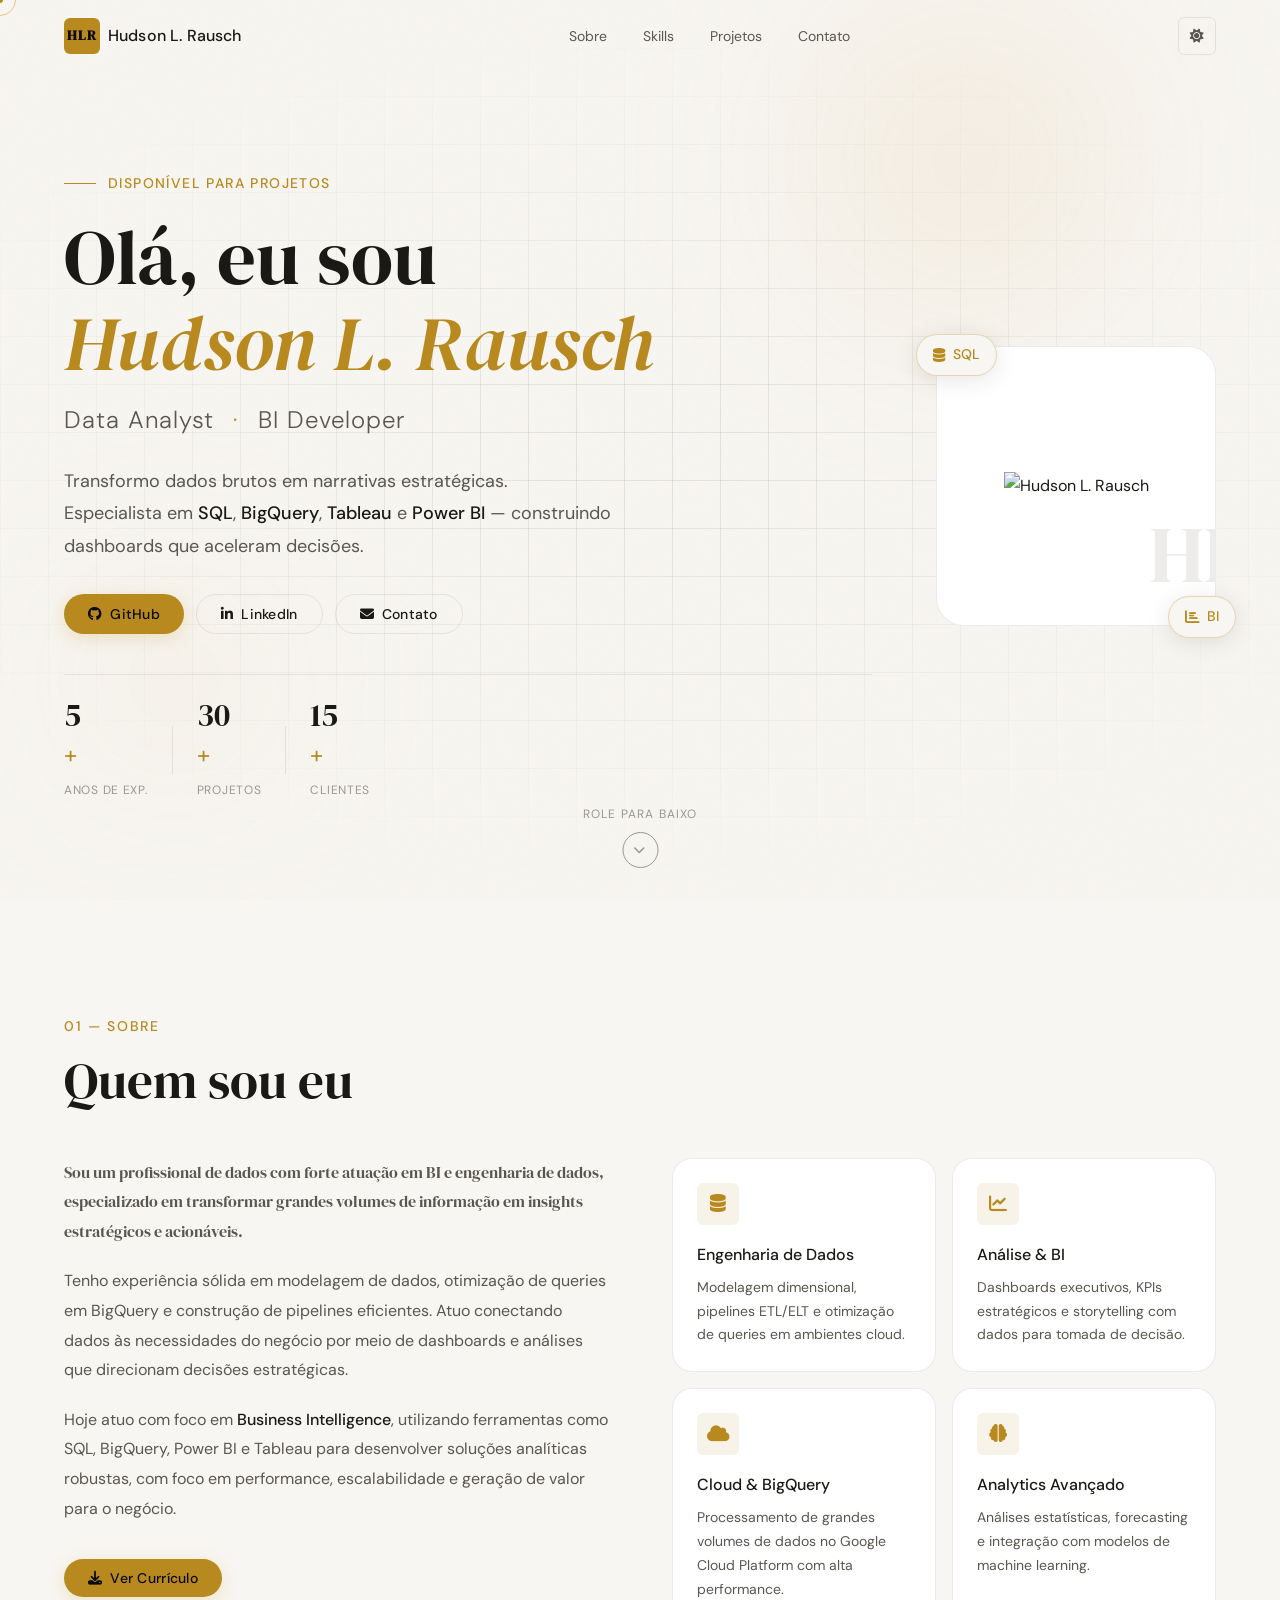
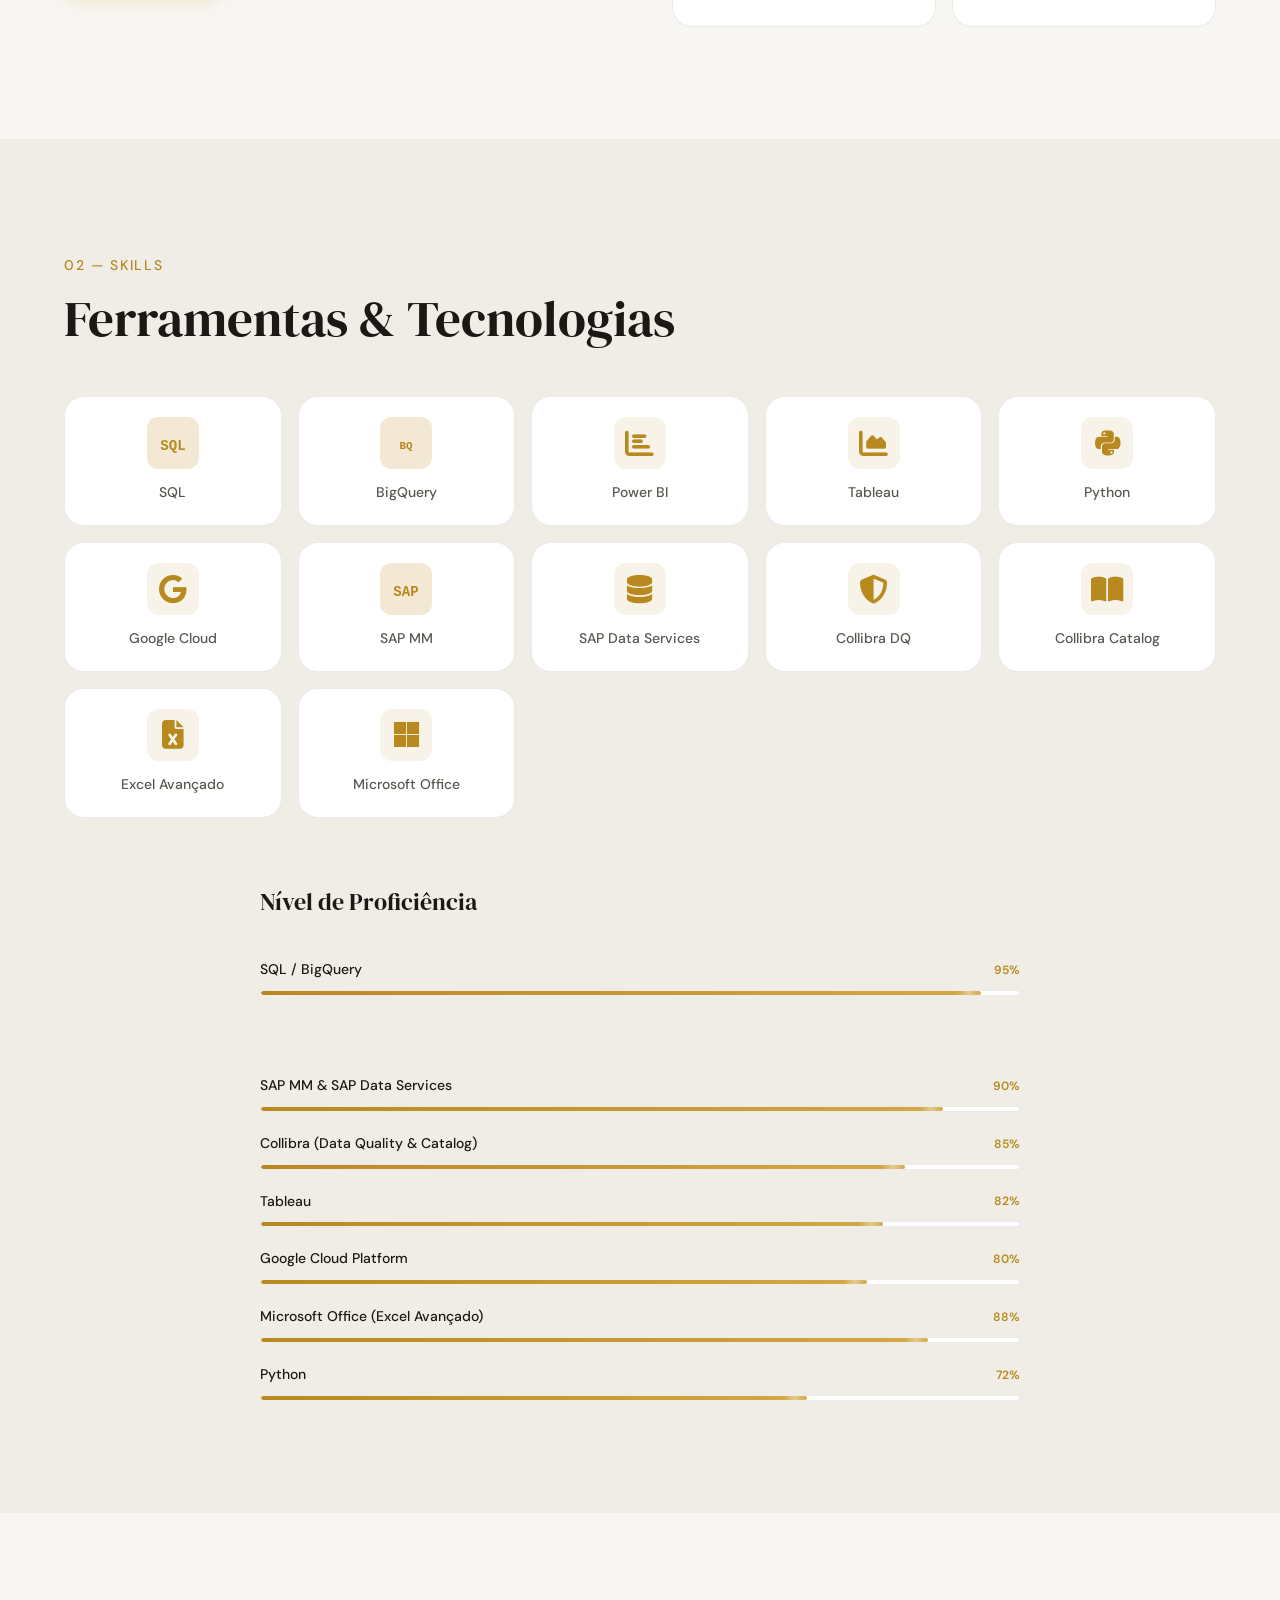
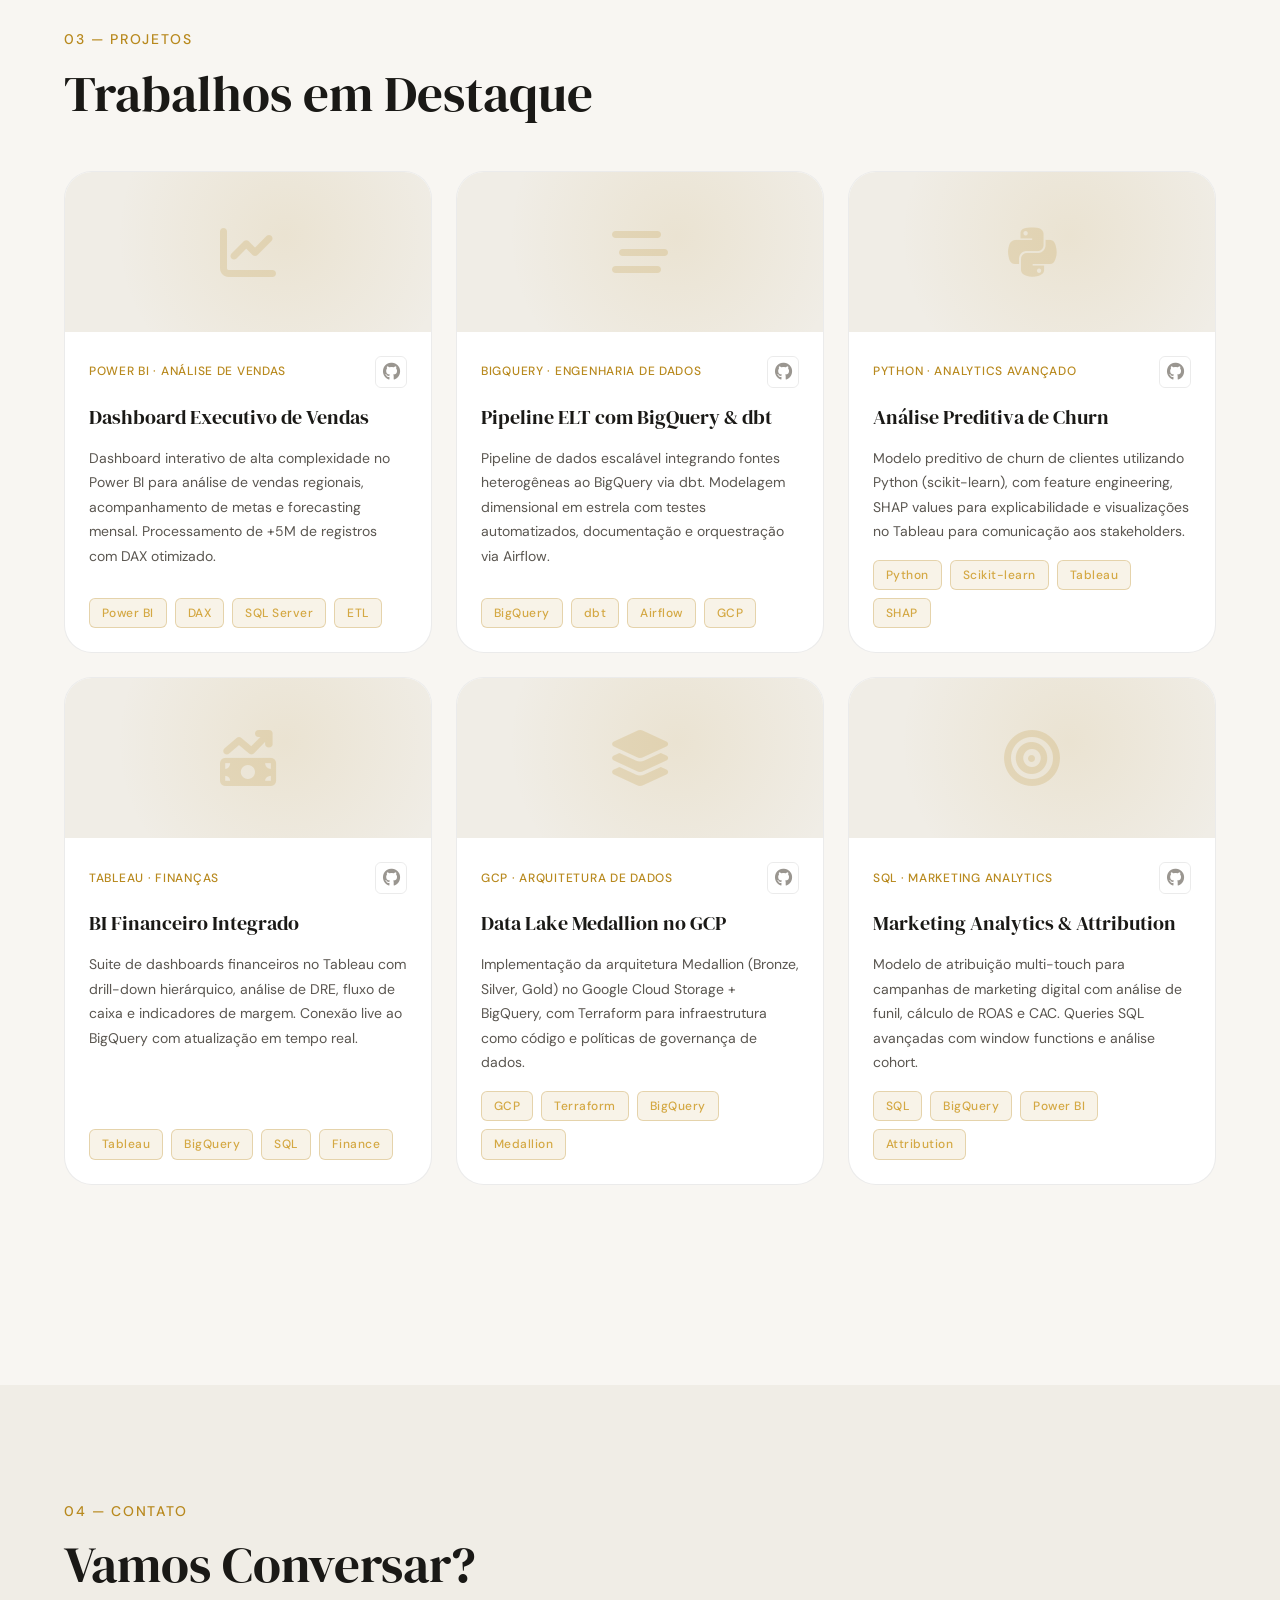
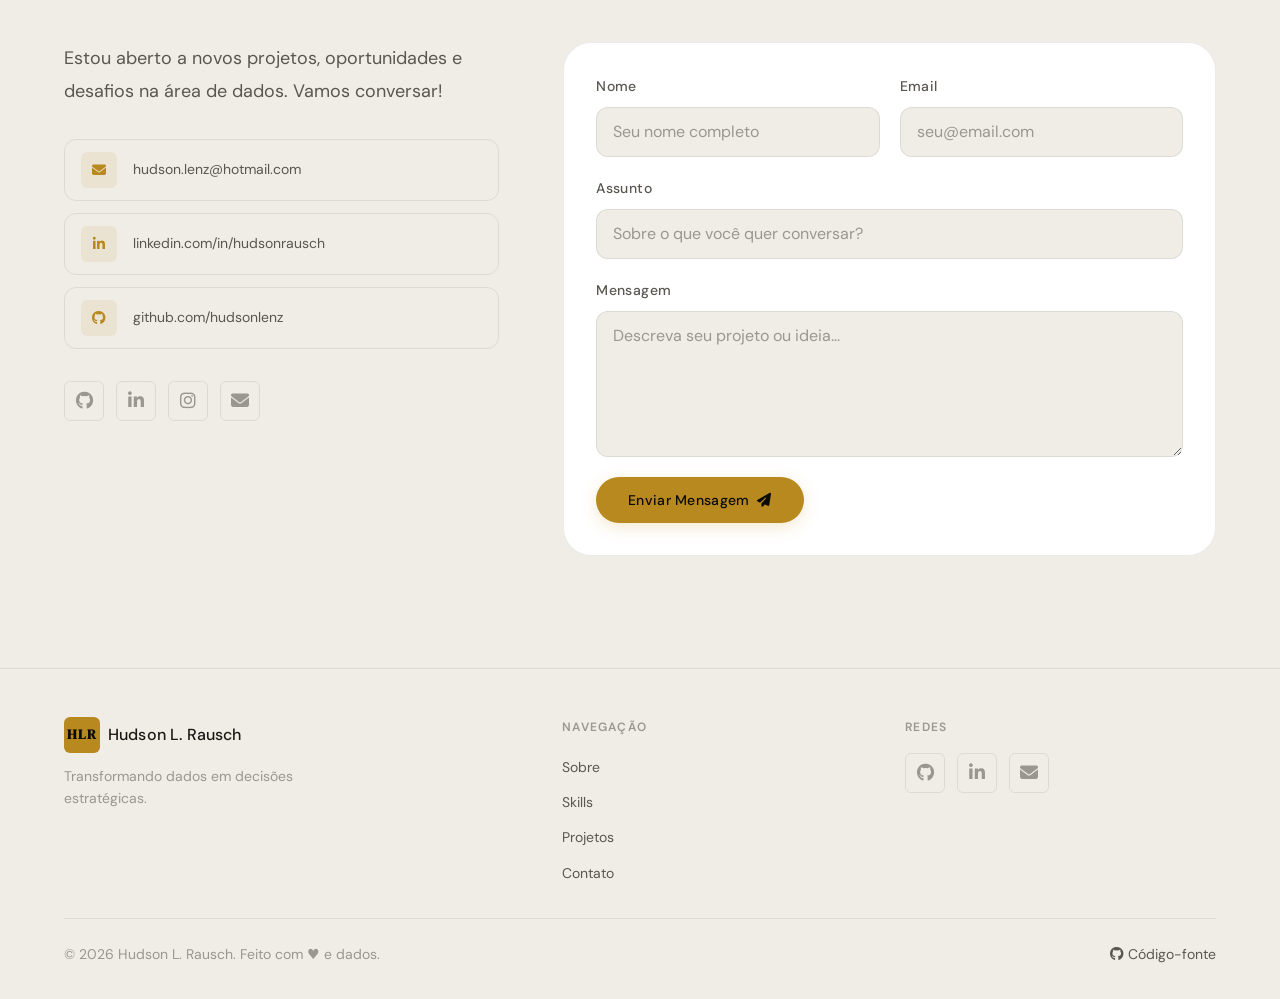
==== commit d6d463e4: "Update index.html" ====
--- a/index.html
+++ b/index.html
@@ -500,7 +500,7 @@
       <div class="projects-grid">
 
         <!-- Projeto 1 -->
-        <article class="project-card reveal-item" data-lightbox data-img="img/20260327_151705.jpg" data-title="Dashboard Executivo de Vendas" data-github="https://github.com/hudsonlenz/projeto-vendas" aria-label="Projeto: Dashboard Executivo de Vendas">
+        <article class="project-card reveal-item" data-lightbox data-img="img/Dashboard_1.jpg" data-title="Dashboard Executivo de Vendas" data-github="https://github.com/hudsonlenz/projeto-vendas" aria-label="Projeto: Dashboard Executivo de Vendas">
           <div class="project-card-inner">
             <!-- Preview visual do projeto -->
             <div class="project-preview" aria-hidden="true">
@@ -536,7 +536,7 @@
         </article>
 
         <!-- Projeto 2 -->
-        <article class="project-card reveal-item" data-lightbox data-img="img/20260327_151705.jpg" data-title="Pipeline ELT com BigQuery &amp; dbt" data-github="https://github.com/hudsonlenz/pipeline-bigquery" aria-label="Projeto: Pipeline BigQuery + dbt">
+        <article class="project-card reveal-item" data-lightbox data-img="img/Dashboard_2.jpg" data-title="Pipeline ELT com BigQuery &amp; dbt" data-github="https://github.com/hudsonlenz/pipeline-bigquery" aria-label="Projeto: Pipeline BigQuery + dbt">
           <div class="project-card-inner">
             <div class="project-preview" aria-hidden="true">
               <div class="project-preview-icon">
@@ -571,7 +571,7 @@
         </article>
 
         <!-- Projeto 3 -->
-        <article class="project-card reveal-item" data-lightbox data-img="img/20260327_151705.jpg" data-title="Análise Preditiva de Churn" data-github="https://github.com/hudsonlenz/analise-churn" aria-label="Projeto: Análise de Churn com Python">
+        <article class="project-card reveal-item" data-lightbox data-img="img/img/Dashboard_3.jpg" data-title="Análise Preditiva de Churn" data-github="https://github.com/hudsonlenz/analise-churn" aria-label="Projeto: Análise de Churn com Python">
           <div class="project-card-inner">
             <div class="project-preview" aria-hidden="true">
               <div class="project-preview-icon">
@@ -606,7 +606,7 @@
         </article>
 
         <!-- Projeto 4 -->
-        <article class="project-card reveal-item" data-lightbox data-img="img/20260327_151705.jpg" data-title="BI Financeiro Integrado" data-github="https://github.com/hudsonlenz/bi-financeiro" aria-label="Projeto: BI Financeiro com Tableau">
+        <article class="project-card reveal-item" data-lightbox data-img="img/Dashboard_4.jpg" data-title="BI Financeiro Integrado" data-github="https://github.com/hudsonlenz/bi-financeiro" aria-label="Projeto: BI Financeiro com Tableau">
           <div class="project-card-inner">
             <div class="project-preview" aria-hidden="true">
               <div class="project-preview-icon">
--- a/style.css
+++ b/style.css
@@ -0,0 +1,1859 @@
+/* ================================================================
+   PORTFÓLIO — Hudson L. Rausch | Data Analyst & BI Developer
+   style.css — Estilos principais
+
+   Índice:
+   01. Variáveis CSS (Design Tokens)
+   02. Reset & Base
+   03. Scrollbar Personalizada
+   04. Utilitários & Acessibilidade
+   05. Cursor Personalizado
+   06. Loader de Entrada
+   07. Barra de Progresso de Scroll
+   08. Navbar / Header
+   09. Hero Section
+   10. Seções Gerais
+   11. Sobre Mim
+   12. Skills
+   13. Projetos
+   14. Contato
+   15. Footer
+   16. Botão Voltar ao Topo
+   17. Animações & Keyframes
+   18. Media Queries (Responsivo)
+================================================================ */
+
+/* ================================================================
+   01. VARIÁVEIS CSS — DARK MODE (default) & LIGHT MODE
+================================================================ */
+
+:root {
+  /* Paleta principal — Dark */
+  --bg-primary:    #0a0a0b;
+  --bg-secondary:  #111113;
+  --bg-card:       #16161a;
+  --bg-card-hover: #1c1c22;
+
+  /* Accent — Âmbar / Dourado */
+  --accent:        #d4a843;
+  --accent-light:  #e8c06a;
+  --accent-dim:    rgba(212, 168, 67, 0.12);
+  --accent-glow:   rgba(212, 168, 67, 0.25);
+
+  /* Texto */
+  --text-primary:  #f0ede8;
+  --text-secondary:#a09e9a;
+  --text-muted:    #5c5a57;
+
+  /* Bordas */
+  --border:        rgba(255,255,255,0.07);
+  --border-accent: rgba(212, 168, 67, 0.3);
+
+  /* Tipografia */
+  --font-display: 'DM Serif Display', Georgia, serif;
+  --font-body:    'DM Sans', system-ui, sans-serif;
+
+  /* Tamanhos de fonte (escala modular 1.25) */
+  --fs-xs:   0.75rem;
+  --fs-sm:   0.875rem;
+  --fs-base: 1rem;
+  --fs-md:   1.125rem;
+  --fs-lg:   1.25rem;
+  --fs-xl:   1.5rem;
+  --fs-2xl:  2rem;
+  --fs-3xl:  2.75rem;
+  --fs-4xl:  3.5rem;
+  --fs-5xl:  5rem;
+
+  /* Espaçamentos */
+  --space-1:  0.25rem;
+  --space-2:  0.5rem;
+  --space-3:  0.75rem;
+  --space-4:  1rem;
+  --space-5:  1.25rem;
+  --space-6:  1.5rem;
+  --space-8:  2rem;
+  --space-10: 2.5rem;
+  --space-12: 3rem;
+  --space-16: 4rem;
+  --space-20: 5rem;
+  --space-24: 6rem;
+
+  /* Raios de borda */
+  --radius-sm: 6px;
+  --radius-md: 12px;
+  --radius-lg: 20px;
+  --radius-xl: 28px;
+  --radius-full: 9999px;
+
+  /* Sombras */
+  --shadow-sm:  0 2px 8px rgba(0,0,0,0.4);
+  --shadow-md:  0 4px 24px rgba(0,0,0,0.5);
+  --shadow-lg:  0 8px 48px rgba(0,0,0,0.6);
+  --shadow-accent: 0 8px 32px rgba(212, 168, 67, 0.2);
+
+  /* Transições */
+  --transition-fast:   150ms cubic-bezier(0.4, 0, 0.2, 1);
+  --transition-base:   250ms cubic-bezier(0.4, 0, 0.2, 1);
+  --transition-slow:   400ms cubic-bezier(0.4, 0, 0.2, 1);
+  --transition-spring: 350ms cubic-bezier(0.34, 1.56, 0.64, 1);
+
+  /* Layout */
+  --container-max: 1200px;
+  --navbar-h:       72px;
+  --section-py:     7rem;
+}
+
+/* ── Tema Claro (light mode) ── */
+[data-theme="light"] {
+  --bg-primary:    #f8f6f2;
+  --bg-secondary:  #f0ede6;
+  --bg-card:       #ffffff;
+  --bg-card-hover: #faf8f4;
+  --accent:        #b8891e;
+  --accent-light:  #d4a843;
+  --accent-dim:    rgba(184, 137, 30, 0.10);
+  --accent-glow:   rgba(184, 137, 30, 0.20);
+  --text-primary:  #1a1916;
+  --text-secondary:#5a5650;
+  --text-muted:    #9a9690;
+  --border:        rgba(0,0,0,0.08);
+  --border-accent: rgba(184, 137, 30, 0.3);
+  --shadow-sm:  0 2px 8px rgba(0,0,0,0.08);
+  --shadow-md:  0 4px 24px rgba(0,0,0,0.1);
+  --shadow-lg:  0 8px 48px rgba(0,0,0,0.12);
+}
+
+/* ================================================================
+   02. RESET & BASE
+================================================================ */
+
+*, *::before, *::after {
+  box-sizing: border-box;
+  margin: 0;
+  padding: 0;
+}
+
+html {
+  scroll-behavior: smooth;
+  font-size: 16px;
+  -webkit-text-size-adjust: 100%;
+}
+
+body {
+  font-family: var(--font-body);
+  background-color: var(--bg-primary);
+  color: var(--text-primary);
+  line-height: 1.7;
+  overflow-x: hidden;
+  cursor: none; /* Cursor customizado ativo */
+  transition: background-color var(--transition-slow), color var(--transition-slow);
+}
+
+/* Desativa cursor custom em mobile */
+@media (hover: none) {
+  body { cursor: auto; }
+}
+
+img, video {
+  max-width: 100%;
+  height: auto;
+  display: block;
+}
+
+a {
+  color: inherit;
+  text-decoration: none;
+}
+
+ul, ol {
+  list-style: none;
+}
+
+button {
+  font-family: inherit;
+  cursor: pointer;
+  border: none;
+  background: none;
+}
+
+/* Seleção de texto */
+::selection {
+  background-color: var(--accent-dim);
+  color: var(--accent-light);
+}
+
+/* ================================================================
+   03. SCROLLBAR PERSONALIZADA (WebKit)
+================================================================ */
+
+::-webkit-scrollbar {
+  width: 6px;
+  height: 6px;
+}
+::-webkit-scrollbar-track {
+  background: var(--bg-secondary);
+}
+::-webkit-scrollbar-thumb {
+  background: var(--text-muted);
+  border-radius: var(--radius-full);
+  transition: background var(--transition-base);
+}
+::-webkit-scrollbar-thumb:hover {
+  background: var(--accent);
+}
+
+/* Firefox */
+* {
+  scrollbar-width: thin;
+  scrollbar-color: var(--text-muted) var(--bg-secondary);
+}
+
+/* ================================================================
+   04. UTILITÁRIOS & ACESSIBILIDADE
+================================================================ */
+
+/* Screen reader only */
+.sr-only {
+  position: absolute;
+  width: 1px;
+  height: 1px;
+  padding: 0;
+  margin: -1px;
+  overflow: hidden;
+  clip: rect(0,0,0,0);
+  white-space: nowrap;
+  border: 0;
+}
+
+/* Container principal */
+.container {
+  width: 100%;
+  max-width: var(--container-max);
+  margin-inline: auto;
+  padding-inline: var(--space-6);
+}
+
+/* Seção genérica */
+.section {
+  padding-block: var(--section-py);
+}
+.section--alt {
+  background-color: var(--bg-secondary);
+}
+
+/* Cabeçalho de seção */
+.section-header {
+  margin-bottom: var(--space-12);
+}
+.section-tag {
+  display: inline-block;
+  font-size: var(--fs-sm);
+  font-weight: 500;
+  letter-spacing: 0.12em;
+  text-transform: uppercase;
+  color: var(--accent);
+  margin-bottom: var(--space-3);
+}
+.section-title {
+  font-family: var(--font-display);
+  font-size: clamp(var(--fs-2xl), 4vw, var(--fs-4xl));
+  font-weight: 400;
+  line-height: 1.15;
+  color: var(--text-primary);
+}
+
+/* Botões */
+.btn {
+  display: inline-flex;
+  align-items: center;
+  gap: var(--space-2);
+  padding: var(--space-3) var(--space-6);
+  border-radius: var(--radius-full);
+  font-family: var(--font-body);
+  font-size: var(--fs-sm);
+  font-weight: 500;
+  letter-spacing: 0.02em;
+  line-height: 1;
+  transition:
+    background-color var(--transition-base),
+    color var(--transition-base),
+    transform var(--transition-spring),
+    box-shadow var(--transition-base),
+    border-color var(--transition-base);
+  cursor: none;
+  white-space: nowrap;
+  text-decoration: none;
+}
+.btn:focus-visible {
+  outline: 2px solid var(--accent);
+  outline-offset: 3px;
+}
+.btn:hover {
+  transform: translateY(-2px) scale(1.03);
+}
+.btn:active {
+  transform: translateY(0) scale(0.98);
+}
+
+/* Botão primário */
+.btn--primary {
+  background-color: var(--accent);
+  color: #0a0a0b;
+  box-shadow: 0 4px 16px rgba(212, 168, 67, 0.25);
+}
+.btn--primary:hover {
+  background-color: var(--accent-light);
+  box-shadow: var(--shadow-accent);
+  color: #0a0a0b;
+}
+
+/* Botão fantasma */
+.btn--ghost {
+  background-color: transparent;
+  color: var(--text-primary);
+  border: 1px solid var(--border);
+}
+.btn--ghost:hover {
+  border-color: var(--accent);
+  color: var(--accent);
+  background-color: var(--accent-dim);
+}
+
+/* Tags de tecnologia */
+.tag {
+  display: inline-flex;
+  align-items: center;
+  padding: var(--space-1) var(--space-3);
+  background-color: var(--accent-dim);
+  color: var(--accent-light);
+  border: 1px solid var(--border-accent);
+  border-radius: var(--radius-sm);
+  font-size: var(--fs-xs);
+  font-weight: 500;
+  letter-spacing: 0.04em;
+  transition: background-color var(--transition-fast), transform var(--transition-fast);
+}
+.tag:hover {
+  background-color: rgba(212, 168, 67, 0.2);
+  transform: translateY(-1px);
+}
+
+/* ================================================================
+   05. CURSOR PERSONALIZADO
+================================================================ */
+
+.cursor-dot,
+.cursor-ring {
+  position: fixed;
+  top: 0; left: 0;
+  pointer-events: none;
+  z-index: 9999;
+  border-radius: 50%;
+  transform: translate(-50%, -50%);
+  transition-property: opacity, transform;
+  transition-timing-function: ease;
+}
+.cursor-dot {
+  width: 6px;
+  height: 6px;
+  background-color: var(--accent);
+  transition-duration: 50ms;
+}
+.cursor-ring {
+  width: 32px;
+  height: 32px;
+  border: 1.5px solid rgba(212, 168, 67, 0.6);
+  transition-duration: 180ms;
+}
+
+/* Estados do cursor */
+body.cursor-hovering .cursor-ring {
+  transform: translate(-50%, -50%) scale(1.6);
+  background-color: var(--accent-dim);
+  border-color: var(--accent);
+}
+body.cursor-clicking .cursor-dot {
+  transform: translate(-50%, -50%) scale(0.6);
+}
+
+/* Esconde em touch devices */
+@media (hover: none) {
+  .cursor-dot, .cursor-ring { display: none; }
+}
+
+/* ================================================================
+   06. LOADER DE ENTRADA
+================================================================ */
+
+.page-loader {
+  position: fixed;
+  inset: 0;
+  z-index: 9000;
+  background-color: var(--bg-primary);
+  display: flex;
+  align-items: center;
+  justify-content: center;
+  transition: opacity 0.5s ease, visibility 0.5s ease;
+}
+.page-loader.hidden {
+  opacity: 0;
+  visibility: hidden;
+  pointer-events: none;
+}
+.loader-content {
+  display: flex;
+  flex-direction: column;
+  align-items: center;
+  gap: var(--space-6);
+}
+.loader-text {
+  font-family: var(--font-display);
+  font-size: var(--fs-3xl);
+  color: var(--text-primary);
+  letter-spacing: 0.15em;
+  animation: loaderPulse 1s ease-in-out infinite alternate;
+}
+.loader-bar {
+  width: 120px;
+  height: 2px;
+  background-color: var(--border);
+  border-radius: var(--radius-full);
+  overflow: hidden;
+  position: relative;
+}
+.loader-bar::after {
+  content: '';
+  position: absolute;
+  top: 0; left: -100%;
+  width: 100%;
+  height: 100%;
+  background: linear-gradient(90deg, transparent, var(--accent), transparent);
+  animation: loaderSlide 0.8s ease-in-out infinite;
+}
+
+/* ================================================================
+   07. BARRA DE PROGRESSO DE SCROLL
+================================================================ */
+
+.scroll-progress {
+  position: fixed;
+  top: 0; left: 0;
+  height: 2px;
+  width: 0%;
+  background: linear-gradient(90deg, var(--accent), var(--accent-light));
+  z-index: 9001;
+  transition: width 0.1s linear;
+  box-shadow: 0 0 8px var(--accent-glow);
+}
+
+/* ================================================================
+   08. NAVBAR / HEADER
+================================================================ */
+
+.navbar {
+  position: fixed;
+  top: 0; left: 0; right: 0;
+  height: var(--navbar-h);
+  z-index: 1000;
+  transition:
+    background-color var(--transition-slow),
+    backdrop-filter var(--transition-slow),
+    border-color var(--transition-slow),
+    box-shadow var(--transition-slow);
+  border-bottom: 1px solid transparent;
+}
+
+/* Navbar com scroll */
+.navbar.scrolled {
+  background-color: rgba(10, 10, 11, 0.85);
+  backdrop-filter: blur(20px) saturate(1.5);
+  -webkit-backdrop-filter: blur(20px) saturate(1.5);
+  border-bottom-color: var(--border);
+  box-shadow: var(--shadow-md);
+}
+[data-theme="light"] .navbar.scrolled {
+  background-color: rgba(248, 246, 242, 0.88);
+}
+
+.nav-container {
+  max-width: var(--container-max);
+  margin-inline: auto;
+  padding-inline: var(--space-6);
+  height: 100%;
+  display: flex;
+  align-items: center;
+  justify-content: space-between;
+  gap: var(--space-8);
+}
+
+/* Logo */
+.nav-logo {
+  display: flex;
+  align-items: center;
+  gap: var(--space-2);
+  text-decoration: none;
+  transition: opacity var(--transition-base);
+}
+.nav-logo:hover { opacity: 0.8; }
+
+.logo-initials {
+  display: flex;
+  align-items: center;
+  justify-content: center;
+  width: 36px;
+  height: 36px;
+  background-color: var(--accent);
+  color: #0a0a0b;
+  font-family: var(--font-display);
+  font-size: var(--fs-sm);
+  font-weight: 700;
+  border-radius: var(--radius-sm);
+  letter-spacing: 0.05em;
+  flex-shrink: 0;
+}
+.logo-name {
+  font-size: var(--fs-base);
+  font-weight: 500;
+  color: var(--text-primary);
+  letter-spacing: 0.01em;
+}
+
+/* Menu desktop */
+.nav-menu { display: flex; }
+.nav-list {
+  display: flex;
+  align-items: center;
+  gap: var(--space-1);
+}
+.nav-link {
+  position: relative;
+  padding: var(--space-2) var(--space-4);
+  font-size: var(--fs-sm);
+  font-weight: 400;
+  color: var(--text-secondary);
+  border-radius: var(--radius-sm);
+  transition: color var(--transition-base);
+  overflow: hidden;
+}
+.nav-link::before {
+  content: '';
+  position: absolute;
+  bottom: 4px;
+  left: var(--space-4);
+  right: var(--space-4);
+  height: 1px;
+  background-color: var(--accent);
+  transform: scaleX(0);
+  transform-origin: left;
+  transition: transform var(--transition-base);
+}
+.nav-link:hover {
+  color: var(--text-primary);
+}
+.nav-link:hover::before,
+.nav-link.active::before {
+  transform: scaleX(1);
+}
+.nav-link.active {
+  color: var(--text-primary);
+}
+
+/* Controles */
+.nav-controls {
+  display: flex;
+  align-items: center;
+  gap: var(--space-3);
+}
+
+/* Toggle de tema */
+.theme-toggle {
+  position: relative;
+  width: 38px;
+  height: 38px;
+  display: flex;
+  align-items: center;
+  justify-content: center;
+  border-radius: var(--radius-sm);
+  color: var(--text-secondary);
+  border: 1px solid var(--border);
+  transition:
+    color var(--transition-base),
+    border-color var(--transition-base),
+    background-color var(--transition-base),
+    transform var(--transition-spring);
+  cursor: none;
+  overflow: hidden;
+}
+.theme-toggle:hover {
+  color: var(--accent);
+  border-color: var(--accent);
+  background-color: var(--accent-dim);
+  transform: scale(1.05);
+}
+.theme-toggle #iconSun,
+.theme-toggle #iconMoon {
+  position: absolute;
+  font-size: var(--fs-sm);
+  transition: transform var(--transition-base), opacity var(--transition-base);
+}
+/* Dark: exibe lua, esconde sol */
+[data-theme="dark"]  #iconSun  { opacity: 0; transform: rotate(90deg) scale(0.5); }
+[data-theme="dark"]  #iconMoon { opacity: 1; transform: none; }
+/* Light: exibe sol, esconde lua */
+[data-theme="light"] #iconMoon { opacity: 0; transform: rotate(-90deg) scale(0.5); }
+[data-theme="light"] #iconSun  { opacity: 1; transform: none; }
+
+/* Hamburguer */
+.nav-hamburger {
+  display: none;
+  flex-direction: column;
+  justify-content: center;
+  gap: 5px;
+  width: 38px;
+  height: 38px;
+  padding: 8px;
+  border-radius: var(--radius-sm);
+  border: 1px solid var(--border);
+  transition: border-color var(--transition-base);
+  cursor: none;
+}
+.nav-hamburger:hover { border-color: var(--accent); }
+.ham-line {
+  display: block;
+  height: 1.5px;
+  background-color: var(--text-primary);
+  border-radius: 2px;
+  transition: transform var(--transition-base), opacity var(--transition-base), width var(--transition-base);
+  width: 100%;
+}
+/* Estado aberto */
+.nav-hamburger.open .ham-line:nth-child(1) { transform: translateY(6.5px) rotate(45deg); }
+.nav-hamburger.open .ham-line:nth-child(2) { opacity: 0; transform: scaleX(0); }
+.nav-hamburger.open .ham-line:nth-child(3) { transform: translateY(-6.5px) rotate(-45deg); }
+
+/* Menu Mobile */
+.nav-mobile {
+  display: none;
+  position: absolute;
+  top: var(--navbar-h);
+  left: 0; right: 0;
+  background-color: var(--bg-card);
+  border-bottom: 1px solid var(--border);
+  padding: var(--space-4) var(--space-6);
+  transform: translateY(-10px);
+  opacity: 0;
+  transition: transform var(--transition-base), opacity var(--transition-base);
+  pointer-events: none;
+}
+.nav-mobile.open {
+  transform: translateY(0);
+  opacity: 1;
+  pointer-events: auto;
+}
+.nav-mobile-list { display: flex; flex-direction: column; gap: var(--space-1); }
+.nav-mobile-link {
+  display: block;
+  padding: var(--space-3) var(--space-2);
+  font-size: var(--fs-md);
+  color: var(--text-secondary);
+  border-bottom: 1px solid var(--border);
+  transition: color var(--transition-fast), padding-left var(--transition-base);
+}
+.nav-mobile-link:hover {
+  color: var(--accent);
+  padding-left: var(--space-4);
+}
+
+/* ================================================================
+   09. HERO SECTION
+================================================================ */
+
+.hero {
+  position: relative;
+  min-height: 100svh;
+  display: flex;
+  flex-direction: column;
+  align-items: center;
+  justify-content: center;
+  padding-block: calc(var(--navbar-h) + var(--space-16)) var(--space-16);
+  overflow: hidden;
+}
+
+/* Ruído de fundo decorativo */
+.hero-noise {
+  position: absolute;
+  inset: 0;
+  background-image: url("data:image/svg+xml,%3Csvg viewBox='0 0 256 256' xmlns='http://www.w3.org/2000/svg'%3E%3Cfilter id='n'%3E%3CfeTurbulence type='fractalNoise' baseFrequency='0.9' numOctaves='4' stitchTiles='stitch'/%3E%3C/filter%3E%3Crect width='100%25' height='100%25' filter='url(%23n)' opacity='0.04'/%3E%3C/svg%3E");
+  background-repeat: repeat;
+  background-size: 200px;
+  pointer-events: none;
+  z-index: 0;
+}
+
+/* Grade decorativa */
+.hero-grid {
+  position: absolute;
+  inset: 0;
+  background-image:
+    linear-gradient(var(--border) 1px, transparent 1px),
+    linear-gradient(90deg, var(--border) 1px, transparent 1px);
+  background-size: 48px 48px;
+  mask-image: radial-gradient(ellipse 80% 60% at 50% 50%, black 10%, transparent 80%);
+  pointer-events: none;
+  z-index: 0;
+}
+
+/* Orbes de brilho */
+.hero-orb {
+  position: absolute;
+  border-radius: 50%;
+  filter: blur(80px);
+  pointer-events: none;
+  z-index: 0;
+  animation: orbFloat 8s ease-in-out infinite alternate;
+}
+.hero-orb--1 {
+  width: 500px;
+  height: 500px;
+  background: radial-gradient(circle, rgba(212,168,67,0.12) 0%, transparent 70%);
+  top: -10%;
+  right: 5%;
+  animation-delay: 0s;
+}
+.hero-orb--2 {
+  width: 350px;
+  height: 350px;
+  background: radial-gradient(circle, rgba(212,168,67,0.07) 0%, transparent 70%);
+  bottom: 5%;
+  left: 0%;
+  animation-delay: -4s;
+}
+
+.hero-container {
+  position: relative;
+  z-index: 1;
+  width: 100%;
+  max-width: var(--container-max);
+  padding-inline: var(--space-6);
+  display: grid;
+  grid-template-columns: 1fr auto;
+  gap: var(--space-16);
+  align-items: center;
+}
+
+/* Eyebrow */
+.hero-eyebrow {
+  display: flex;
+  align-items: center;
+  gap: var(--space-3);
+  font-size: var(--fs-sm);
+  color: var(--accent);
+  letter-spacing: 0.1em;
+  text-transform: uppercase;
+  font-weight: 500;
+  margin-bottom: var(--space-5);
+}
+.eyebrow-line {
+  display: block;
+  width: 32px;
+  height: 1px;
+  background-color: var(--accent);
+  flex-shrink: 0;
+}
+
+/* Título hero */
+.hero-title {
+  font-family: var(--font-display);
+  font-size: clamp(var(--fs-3xl), 6vw, var(--fs-5xl));
+  font-weight: 400;
+  line-height: 1.1;
+  color: var(--text-primary);
+  margin-bottom: var(--space-4);
+}
+.hero-name {
+  color: var(--accent);
+  font-style: italic;
+  display: block;
+}
+
+/* Subtítulo */
+.hero-subtitle {
+  font-size: clamp(var(--fs-md), 2vw, var(--fs-xl));
+  font-weight: 300;
+  color: var(--text-secondary);
+  letter-spacing: 0.04em;
+  margin-bottom: var(--space-6);
+}
+.subtitle-sep {
+  margin-inline: var(--space-3);
+  color: var(--accent);
+}
+
+/* Descrição */
+.hero-description {
+  font-size: var(--fs-md);
+  color: var(--text-secondary);
+  max-width: 50ch;
+  margin-bottom: var(--space-8);
+  line-height: 1.8;
+}
+.hero-description strong {
+  color: var(--text-primary);
+  font-weight: 500;
+}
+
+/* CTAs */
+.hero-actions {
+  display: flex;
+  flex-wrap: wrap;
+  gap: var(--space-3);
+  margin-bottom: var(--space-10);
+}
+
+/* Estatísticas */
+.hero-stats {
+  display: flex;
+  align-items: center;
+  gap: var(--space-6);
+  padding-top: var(--space-6);
+  border-top: 1px solid var(--border);
+}
+.stat-item {
+  display: flex;
+  flex-direction: column;
+  gap: var(--space-1);
+}
+.stat-number {
+  font-family: var(--font-display);
+  font-size: var(--fs-2xl);
+  color: var(--text-primary);
+  line-height: 1;
+}
+.stat-suffix {
+  color: var(--accent);
+  font-size: var(--fs-xl);
+}
+.stat-label {
+  font-size: var(--fs-xs);
+  color: var(--text-muted);
+  letter-spacing: 0.06em;
+  text-transform: uppercase;
+}
+.stat-divider {
+  width: 1px;
+  height: 48px;
+  background-color: var(--border);
+  flex-shrink: 0;
+}
+
+/* Avatar */
+.hero-visual {
+  display: flex;
+  justify-content: center;
+}
+.avatar-frame {
+  position: relative;
+  width: 280px;
+  height: 280px;
+}
+.avatar-placeholder {
+  width: 100%;
+  height: 100%;
+  border-radius: var(--radius-xl);
+  background-color: var(--bg-card);
+  border: 1px solid var(--border);
+  display: flex;
+  align-items: center;
+  justify-content: center;
+  position: relative;
+  overflow: hidden;
+}
+.avatar-placeholder svg {
+  width: 60%;
+  color: var(--text-muted);
+  position: absolute;
+  bottom: -4%;
+}
+.avatar-initials {
+  position: absolute;
+  font-family: var(--font-display);
+  font-size: var(--fs-5xl);
+  color: var(--text-muted);
+  opacity: 0.18;
+  user-select: none;
+  pointer-events: none;
+  z-index: 1;
+}
+
+/* Badges flutuantes */
+.avatar-badge {
+  position: absolute;
+  display: flex;
+  align-items: center;
+  gap: var(--space-2);
+  padding: var(--space-2) var(--space-4);
+  background-color: var(--bg-primary);
+  border: 1px solid var(--border-accent);
+  border-radius: var(--radius-full);
+  font-size: var(--fs-sm);
+  font-weight: 500;
+  color: var(--accent);
+  box-shadow: var(--shadow-md);
+  animation: badgeFloat 3s ease-in-out infinite alternate;
+}
+.avatar-badge--tl {
+  top: -12px;
+  left: -20px;
+  animation-delay: 0s;
+}
+.avatar-badge--br {
+  bottom: -12px;
+  right: -20px;
+  animation-delay: -1.5s;
+}
+.avatar-badge i { font-size: var(--fs-sm); }
+
+/* Seta de scroll */
+.hero-scroll-cta {
+  position: absolute;
+  bottom: var(--space-8);
+  left: 50%;
+  transform: translateX(-50%);
+  display: flex;
+  flex-direction: column;
+  align-items: center;
+  gap: var(--space-2);
+  color: var(--text-muted);
+  font-size: var(--fs-xs);
+  letter-spacing: 0.1em;
+  text-transform: uppercase;
+  transition: color var(--transition-base);
+  z-index: 1;
+}
+.hero-scroll-cta:hover { color: var(--accent); }
+.scroll-cta-arrow {
+  display: flex;
+  align-items: center;
+  justify-content: center;
+  width: 36px;
+  height: 36px;
+  border: 1px solid currentColor;
+  border-radius: 50%;
+  font-size: var(--fs-xs);
+  animation: arrowBounce 2s ease-in-out infinite;
+}
+
+/* ================================================================
+   10. ANIMAÇÕES DE REVEAL (Intersection Observer)
+================================================================ */
+
+.reveal-item {
+  opacity: 0;
+  transform: translateY(28px);
+  transition:
+    opacity 0.65s cubic-bezier(0.4, 0, 0.2, 1),
+    transform 0.65s cubic-bezier(0.4, 0, 0.2, 1);
+}
+.reveal-item.is-visible {
+  opacity: 1;
+  transform: translateY(0);
+}
+
+/* Delays escalonados (aplicados via JS ou manualmente) */
+.reveal-item:nth-child(2) { transition-delay: 0.08s; }
+.reveal-item:nth-child(3) { transition-delay: 0.16s; }
+.reveal-item:nth-child(4) { transition-delay: 0.24s; }
+.reveal-item:nth-child(5) { transition-delay: 0.32s; }
+.reveal-item:nth-child(6) { transition-delay: 0.40s; }
+
+/* ================================================================
+   11. SOBRE MIM
+================================================================ */
+
+.about-grid {
+  display: grid;
+  grid-template-columns: 1fr 1fr;
+  gap: var(--space-16);
+  align-items: start;
+}
+
+.about-text { display: flex; flex-direction: column; gap: var(--space-5); }
+.about-lead {
+  font-family: var(--font-display);
+  font-size: var(--fs-xl);
+  font-weight: 400;
+  color: var(--text-primary);
+  line-height: 1.5;
+}
+.about-text p {
+  font-size: var(--fs-base);
+  color: var(--text-secondary);
+  line-height: 1.85;
+}
+.about-text strong { color: var(--text-primary); font-weight: 500; }
+.about-cta { margin-top: var(--space-4); align-self: flex-start; }
+
+/* Cards de destaque */
+.about-highlights {
+  display: grid;
+  grid-template-columns: 1fr 1fr;
+  gap: var(--space-4);
+}
+.highlight-card {
+  padding: var(--space-6);
+  background-color: var(--bg-card);
+  border: 1px solid var(--border);
+  border-radius: var(--radius-lg);
+  transition:
+    border-color var(--transition-base),
+    transform var(--transition-spring),
+    box-shadow var(--transition-base);
+}
+.highlight-card:hover {
+  border-color: var(--border-accent);
+  transform: translateY(-4px);
+  box-shadow: var(--shadow-md);
+}
+.highlight-icon {
+  width: 42px;
+  height: 42px;
+  background-color: var(--accent-dim);
+  border-radius: var(--radius-sm);
+  display: flex;
+  align-items: center;
+  justify-content: center;
+  color: var(--accent);
+  font-size: var(--fs-md);
+  margin-bottom: var(--space-4);
+  transition: background-color var(--transition-base), transform var(--transition-spring);
+}
+.highlight-card:hover .highlight-icon {
+  background-color: var(--accent);
+  color: #0a0a0b;
+  transform: rotate(-6deg) scale(1.1);
+}
+.highlight-card h3 {
+  font-size: var(--fs-base);
+  font-weight: 500;
+  margin-bottom: var(--space-2);
+  color: var(--text-primary);
+}
+.highlight-card p {
+  font-size: var(--fs-sm);
+  color: var(--text-secondary);
+  line-height: 1.7;
+}
+
+/* ================================================================
+   12. SKILLS
+================================================================ */
+
+/* Grid de ícones */
+.skills-icons-grid {
+  display: grid;
+  grid-template-columns: repeat(5, 1fr);
+  gap: var(--space-4);
+  margin-bottom: var(--space-16);
+}
+
+.skill-icon-card {
+  display: flex;
+  flex-direction: column;
+  align-items: center;
+  gap: var(--space-3);
+  padding: var(--space-5) var(--space-4);
+  background-color: var(--bg-card);
+  border: 1px solid var(--border);
+  border-radius: var(--radius-lg);
+  cursor: default;
+  transition:
+    border-color var(--transition-base),
+    transform var(--transition-spring),
+    box-shadow var(--transition-base),
+    background-color var(--transition-base);
+}
+.skill-icon-card:hover {
+  border-color: var(--border-accent);
+  transform: translateY(-5px);
+  box-shadow: var(--shadow-md), 0 0 0 1px var(--border-accent);
+  background-color: var(--bg-card-hover);
+}
+.skill-icon-wrap {
+  width: 52px;
+  height: 52px;
+  display: flex;
+  align-items: center;
+  justify-content: center;
+  background-color: var(--accent-dim);
+  border-radius: var(--radius-md);
+  color: var(--accent);
+  font-size: var(--fs-lg);
+  transition: background-color var(--transition-base), transform var(--transition-spring);
+}
+.skill-icon-card:hover .skill-icon-wrap {
+  background-color: var(--accent);
+  color: #0a0a0b;
+  transform: rotate(-5deg) scale(1.1);
+}
+.skill-icon-label {
+  font-size: var(--fs-sm);
+  font-weight: 500;
+  color: var(--text-secondary);
+  text-align: center;
+  transition: color var(--transition-base);
+}
+.skill-icon-card:hover .skill-icon-label { color: var(--text-primary); }
+
+/* Barras de progresso */
+.skills-bars {
+  max-width: 760px;
+  margin-inline: auto;
+  display: flex;
+  flex-direction: column;
+  gap: var(--space-5);
+}
+.skills-bars-title {
+  font-family: var(--font-display);
+  font-size: var(--fs-xl);
+  font-weight: 400;
+  color: var(--text-primary);
+  margin-bottom: var(--space-4);
+}
+
+.skill-bar-item { display: flex; flex-direction: column; gap: var(--space-2); }
+.skill-bar-header {
+  display: flex;
+  justify-content: space-between;
+  align-items: center;
+}
+.skill-bar-name {
+  font-size: var(--fs-sm);
+  font-weight: 500;
+  color: var(--text-primary);
+}
+.skill-bar-pct {
+  font-size: var(--fs-xs);
+  color: var(--accent);
+  font-weight: 600;
+  font-variant-numeric: tabular-nums;
+}
+.skill-bar-track {
+  height: 6px;
+  background-color: var(--bg-card);
+  border-radius: var(--radius-full);
+  overflow: hidden;
+  border: 1px solid var(--border);
+}
+.skill-bar-fill {
+  height: 100%;
+  width: 0%;               /* Inicia em 0, animado via JS */
+  background: linear-gradient(90deg, var(--accent), var(--accent-light));
+  border-radius: var(--radius-full);
+  transition: width 1.2s cubic-bezier(0.4, 0, 0.2, 1);
+  position: relative;
+}
+/* Brilho animado na barra */
+.skill-bar-fill::after {
+  content: '';
+  position: absolute;
+  top: 0; right: 0;
+  width: 24px;
+  height: 100%;
+  background: linear-gradient(90deg, transparent, rgba(255,255,255,0.4), transparent);
+  animation: barShimmer 2s ease-in-out infinite;
+}
+
+/* ================================================================
+   13. PROJETOS
+================================================================ */
+
+.projects-grid {
+  display: grid;
+  grid-template-columns: repeat(3, 1fr);
+  gap: var(--space-6);
+  margin-bottom: var(--space-12);
+}
+
+.project-card {
+  border-radius: var(--radius-xl);
+  overflow: hidden;
+  background-color: var(--bg-card);
+  border: 1px solid var(--border);
+  transition:
+    transform var(--transition-spring),
+    box-shadow var(--transition-base),
+    border-color var(--transition-base);
+}
+.project-card:hover {
+  transform: translateY(-8px);
+  box-shadow: var(--shadow-lg);
+  border-color: var(--border-accent);
+}
+.project-card-inner { height: 100%; display: flex; flex-direction: column; }
+
+/* Preview visual */
+.project-preview {
+  position: relative;
+  height: 160px;
+  overflow: hidden;
+  background-color: var(--bg-secondary);
+}
+.project-preview-bg {
+  position: absolute;
+  inset: 0;
+  background: radial-gradient(circle at 60% 40%, var(--accent-dim) 0%, transparent 70%);
+  transition: opacity var(--transition-slow);
+}
+.project-card:hover .project-preview-bg { opacity: 2; }
+.project-preview-icon {
+  position: absolute;
+  inset: 0;
+  display: flex;
+  align-items: center;
+  justify-content: center;
+  font-size: 3.5rem;
+  color: var(--accent);
+  opacity: 0.18;
+  transition: opacity var(--transition-base), transform var(--transition-spring);
+}
+.project-card:hover .project-preview-icon {
+  opacity: 0.28;
+  transform: scale(1.1) rotate(-5deg);
+}
+
+/* Conteúdo do card */
+.project-content {
+  padding: var(--space-6);
+  display: flex;
+  flex-direction: column;
+  gap: var(--space-4);
+  flex: 1;
+}
+.project-meta {
+  display: flex;
+  justify-content: space-between;
+  align-items: center;
+  gap: var(--space-2);
+}
+.project-category {
+  font-size: var(--fs-xs);
+  font-weight: 500;
+  color: var(--accent);
+  letter-spacing: 0.06em;
+  text-transform: uppercase;
+}
+.project-github-link {
+  width: 32px;
+  height: 32px;
+  display: flex;
+  align-items: center;
+  justify-content: center;
+  border-radius: var(--radius-sm);
+  border: 1px solid var(--border);
+  color: var(--text-muted);
+  font-size: var(--fs-md);
+  transition: color var(--transition-base), border-color var(--transition-base), background-color var(--transition-base), transform var(--transition-spring);
+}
+.project-github-link:hover {
+  color: var(--accent);
+  border-color: var(--accent);
+  background-color: var(--accent-dim);
+  transform: rotate(-8deg) scale(1.1);
+}
+.project-title {
+  font-family: var(--font-display);
+  font-size: var(--fs-lg);
+  font-weight: 400;
+  color: var(--text-primary);
+  line-height: 1.3;
+}
+.project-description {
+  font-size: var(--fs-sm);
+  color: var(--text-secondary);
+  line-height: 1.75;
+  flex: 1;
+}
+.project-tags {
+  display: flex;
+  flex-wrap: wrap;
+  gap: var(--space-2);
+}
+
+/* Link CTA do projeto */
+.project-cta {
+  display: inline-flex;
+  align-items: center;
+  gap: var(--space-2);
+  font-size: var(--fs-sm);
+  font-weight: 500;
+  color: var(--text-secondary);
+  padding-top: var(--space-3);
+  border-top: 1px solid var(--border);
+  transition: color var(--transition-base), gap var(--transition-base);
+  margin-top: auto;
+}
+.project-cta:hover {
+  color: var(--accent);
+  gap: var(--space-3);
+}
+.project-cta i {
+  font-size: var(--fs-xs);
+  transition: transform var(--transition-spring);
+}
+.project-cta:hover i { transform: translateX(3px); }
+
+/* Rodapé dos projetos */
+.projects-footer {
+  display: flex;
+  justify-content: center;
+}
+
+/* ================================================================
+   14. CONTATO
+================================================================ */
+
+.contact-grid {
+  display: grid;
+  grid-template-columns: 1fr 1.5fr;
+  gap: var(--space-16);
+  align-items: start;
+}
+
+.contact-lead {
+  font-size: var(--fs-md);
+  color: var(--text-secondary);
+  line-height: 1.8;
+  margin-bottom: var(--space-8);
+  max-width: 38ch;
+}
+
+/* Links de contato */
+.contact-links { display: flex; flex-direction: column; gap: var(--space-3); margin-bottom: var(--space-8); }
+.contact-link-row {
+  display: flex;
+  align-items: center;
+  gap: var(--space-4);
+  padding: var(--space-3) var(--space-4);
+  border-radius: var(--radius-md);
+  border: 1px solid var(--border);
+  transition:
+    border-color var(--transition-base),
+    background-color var(--transition-base),
+    transform var(--transition-spring);
+}
+.contact-link-row:hover {
+  border-color: var(--border-accent);
+  background-color: var(--accent-dim);
+  transform: translateX(4px);
+}
+.contact-link-icon {
+  width: 36px;
+  height: 36px;
+  background-color: var(--accent-dim);
+  border-radius: var(--radius-sm);
+  display: flex;
+  align-items: center;
+  justify-content: center;
+  color: var(--accent);
+  font-size: var(--fs-sm);
+  flex-shrink: 0;
+  transition: background-color var(--transition-base);
+}
+.contact-link-row:hover .contact-link-icon {
+  background-color: var(--accent);
+  color: #0a0a0b;
+}
+.contact-link-text {
+  font-size: var(--fs-sm);
+  color: var(--text-secondary);
+  transition: color var(--transition-base);
+}
+.contact-link-row:hover .contact-link-text { color: var(--text-primary); }
+
+/* Ícones sociais */
+.social-icons {
+  display: flex;
+  gap: var(--space-3);
+}
+.social-icon {
+  width: 40px;
+  height: 40px;
+  display: flex;
+  align-items: center;
+  justify-content: center;
+  border-radius: var(--radius-sm);
+  border: 1px solid var(--border);
+  color: var(--text-muted);
+  font-size: var(--fs-md);
+  transition:
+    color var(--transition-base),
+    border-color var(--transition-base),
+    background-color var(--transition-base),
+    transform var(--transition-spring);
+}
+.social-icon:hover {
+  color: var(--accent);
+  border-color: var(--accent);
+  background-color: var(--accent-dim);
+  transform: translateY(-3px) scale(1.05);
+}
+
+/* Formulário */
+.contact-form-wrap {
+  background-color: var(--bg-card);
+  border: 1px solid var(--border);
+  border-radius: var(--radius-xl);
+  padding: var(--space-8);
+}
+.contact-form { display: flex; flex-direction: column; gap: var(--space-5); }
+.form-row {
+  display: grid;
+  grid-template-columns: 1fr 1fr;
+  gap: var(--space-5);
+}
+.form-group { display: flex; flex-direction: column; gap: var(--space-2); }
+.form-label {
+  font-size: var(--fs-sm);
+  font-weight: 500;
+  color: var(--text-secondary);
+  letter-spacing: 0.03em;
+}
+.form-input {
+  padding: var(--space-3) var(--space-4);
+  background-color: var(--bg-secondary);
+  color: var(--text-primary);
+  border: 1px solid var(--border);
+  border-radius: var(--radius-md);
+  font-family: var(--font-body);
+  font-size: var(--fs-base);
+  line-height: 1.5;
+  transition:
+    border-color var(--transition-base),
+    background-color var(--transition-base),
+    box-shadow var(--transition-base);
+  outline: none;
+  width: 100%;
+}
+.form-input::placeholder { color: var(--text-muted); }
+.form-input:hover { border-color: var(--text-muted); }
+.form-input:focus {
+  border-color: var(--accent);
+  background-color: var(--bg-card);
+  box-shadow: 0 0 0 3px var(--accent-dim);
+}
+.form-input.error { border-color: #e05252; box-shadow: 0 0 0 3px rgba(224,82,82,0.15); }
+.form-textarea { resize: vertical; min-height: 120px; }
+
+/* Submit */
+.form-submit {
+  align-self: flex-start;
+  padding: var(--space-4) var(--space-8);
+}
+.btn-icon { transition: transform var(--transition-spring); }
+.btn--primary:hover .btn-icon { transform: translateX(3px) rotate(-20deg); }
+
+/* Feedback do formulário */
+.form-feedback {
+  display: none;
+  padding: var(--space-3) var(--space-4);
+  border-radius: var(--radius-md);
+  font-size: var(--fs-sm);
+  font-weight: 500;
+}
+.form-feedback.success {
+  display: block;
+  background-color: rgba(52, 199, 89, 0.12);
+  border: 1px solid rgba(52, 199, 89, 0.3);
+  color: #34c759;
+}
+.form-feedback.error {
+  display: block;
+  background-color: rgba(224, 82, 82, 0.12);
+  border: 1px solid rgba(224, 82, 82, 0.3);
+  color: #e05252;
+}
+
+/* ================================================================
+   15. FOOTER
+================================================================ */
+
+.footer {
+  background-color: var(--bg-secondary);
+  border-top: 1px solid var(--border);
+  padding-block: var(--space-12) var(--space-8);
+}
+.footer-grid {
+  display: grid;
+  grid-template-columns: 1.5fr 1fr 1fr;
+  gap: var(--space-8);
+  padding-bottom: var(--space-8);
+  border-bottom: 1px solid var(--border);
+  margin-bottom: var(--space-6);
+}
+.footer-logo {
+  display: inline-flex;
+  align-items: center;
+  gap: var(--space-2);
+  margin-bottom: var(--space-3);
+  transition: opacity var(--transition-base);
+}
+.footer-logo:hover { opacity: 0.75; }
+.footer-tagline {
+  font-size: var(--fs-sm);
+  color: var(--text-muted);
+  line-height: 1.6;
+  max-width: 28ch;
+}
+.footer-nav-title {
+  font-size: var(--fs-xs);
+  font-weight: 600;
+  color: var(--text-muted);
+  letter-spacing: 0.1em;
+  text-transform: uppercase;
+  margin-bottom: var(--space-4);
+}
+.footer-nav-list { display: flex; flex-direction: column; gap: var(--space-2); }
+.footer-link {
+  font-size: var(--fs-sm);
+  color: var(--text-secondary);
+  transition: color var(--transition-base);
+}
+.footer-link:hover { color: var(--accent); }
+.footer-social-icons { display: flex; gap: var(--space-3); }
+.footer-bottom {
+  display: flex;
+  justify-content: space-between;
+  align-items: center;
+  flex-wrap: wrap;
+  gap: var(--space-4);
+}
+.footer-copy, .footer-made {
+  font-size: var(--fs-sm);
+  color: var(--text-muted);
+}
+
+/* ================================================================
+   16. BOTÃO VOLTAR AO TOPO
+================================================================ */
+
+.back-to-top {
+  position: fixed;
+  bottom: var(--space-8);
+  right: var(--space-8);
+  width: 44px;
+  height: 44px;
+  display: flex;
+  align-items: center;
+  justify-content: center;
+  background-color: var(--accent);
+  color: #0a0a0b;
+  border-radius: var(--radius-md);
+  box-shadow: var(--shadow-accent);
+  font-size: var(--fs-sm);
+  z-index: 999;
+  opacity: 0;
+  pointer-events: none;
+  transform: translateY(12px);
+  transition:
+    opacity var(--transition-base),
+    transform var(--transition-spring),
+    background-color var(--transition-base),
+    box-shadow var(--transition-base);
+  cursor: none;
+}
+.back-to-top.visible {
+  opacity: 1;
+  pointer-events: auto;
+  transform: translateY(0);
+}
+.back-to-top:hover {
+  background-color: var(--accent-light);
+  box-shadow: 0 8px 24px rgba(212, 168, 67, 0.4);
+  transform: translateY(-3px) scale(1.05);
+}
+.back-to-top:active {
+  transform: translateY(0) scale(0.96);
+}
+
+/* ================================================================
+   17. ANIMAÇÕES & KEYFRAMES
+================================================================ */
+
+@keyframes loaderPulse {
+  from { opacity: 0.5; transform: scale(0.98); }
+  to   { opacity: 1;   transform: scale(1.02); }
+}
+
+@keyframes loaderSlide {
+  from { left: -100%; }
+  to   { left: 200%; }
+}
+
+@keyframes orbFloat {
+  from { transform: translate(0, 0) scale(1); }
+  to   { transform: translate(20px, -30px) scale(1.06); }
+}
+
+@keyframes badgeFloat {
+  from { transform: translateY(0); }
+  to   { transform: translateY(-8px); }
+}
+
+@keyframes arrowBounce {
+  0%, 100% { transform: translateY(0); }
+  50%       { transform: translateY(5px); }
+}
+
+@keyframes barShimmer {
+  0%   { right: 100%; opacity: 0; }
+  40%  { opacity: 1; }
+  60%  { opacity: 1; }
+  100% { right: -40%; opacity: 0; }
+}
+
+/* Animação de entrada dos links do navbar */
+@keyframes navFadeIn {
+  from { opacity: 0; transform: translateY(-6px); }
+  to   { opacity: 1; transform: translateY(0); }
+}
+.nav-link {
+  animation: navFadeIn 0.5s ease both;
+}
+.nav-list li:nth-child(1) .nav-link { animation-delay: 0.1s; }
+.nav-list li:nth-child(2) .nav-link { animation-delay: 0.15s; }
+.nav-list li:nth-child(3) .nav-link { animation-delay: 0.2s; }
+.nav-list li:nth-child(4) .nav-link { animation-delay: 0.25s; }
+
+/* ================================================================
+   18. MEDIA QUERIES — RESPONSIVO (Mobile-First)
+================================================================ */
+
+/* ── Tablet largo ── */
+@media (max-width: 1100px) {
+  .projects-grid { grid-template-columns: repeat(2, 1fr); }
+  .skills-icons-grid { grid-template-columns: repeat(4, 1fr); }
+}
+
+/* ── Tablet ── */
+@media (max-width: 900px) {
+  :root { --section-py: 5rem; }
+
+  /* Navbar */
+  .nav-menu { display: none; }
+  .nav-hamburger { display: flex; }
+  .nav-mobile { display: block; }
+
+  /* Hero */
+  .hero-container {
+    grid-template-columns: 1fr;
+    text-align: center;
+  }
+  .hero-visual { display: none; }
+  .hero-eyebrow, .hero-actions, .hero-stats { justify-content: center; }
+  .hero-description { margin-inline: auto; }
+
+  /* Sobre */
+  .about-grid { grid-template-columns: 1fr; gap: var(--space-10); }
+
+  /* Skills */
+  .skills-icons-grid { grid-template-columns: repeat(3, 1fr); }
+
+  /* Projetos */
+  .projects-grid { grid-template-columns: repeat(2, 1fr); }
+
+  /* Contato */
+  .contact-grid { grid-template-columns: 1fr; gap: var(--space-10); }
+
+  /* Footer */
+  .footer-grid { grid-template-columns: 1fr 1fr; }
+}
+
+/* ── Mobile ── */
+@media (max-width: 600px) {
+  :root {
+    --section-py: 4rem;
+    --space-6: 1.25rem;
+  }
+
+  .container { padding-inline: var(--space-4); }
+
+  /* Hero */
+  .hero-stats { flex-direction: row; gap: var(--space-4); flex-wrap: wrap; justify-content: center; }
+  .hero-actions { flex-direction: column; align-items: center; }
+  .hero-actions .btn { width: 100%; justify-content: center; max-width: 280px; }
+
+  /* About */
+  .about-highlights { grid-template-columns: 1fr; }
+
+  /* Skills */
+  .skills-icons-grid { grid-template-columns: repeat(2, 1fr); gap: var(--space-3); }
+
+  /* Projetos */
+  .projects-grid { grid-template-columns: 1fr; }
+
+  /* Contato form */
+  .form-row { grid-template-columns: 1fr; }
+  .contact-form-wrap { padding: var(--space-5); }
+  .form-submit { width: 100%; justify-content: center; }
+
+  /* Footer */
+  .footer-grid { grid-template-columns: 1fr; }
+  .footer-bottom { flex-direction: column; text-align: center; }
+
+  /* Botão voltar ao topo */
+  .back-to-top { bottom: var(--space-5); right: var(--space-5); }
+}
+
+/* ── Sem hover (touch) ── */
+@media (hover: none) {
+  .project-card:hover { transform: none; box-shadow: none; }
+  .highlight-card:hover { transform: none; }
+  .skill-icon-card:hover { transform: none; }
+  .btn:hover { transform: none; }
+  .back-to-top:hover { transform: translateY(0); }
+}
+
+/* ── Redução de movimento ── */
+@media (prefers-reduced-motion: reduce) {
+  *, *::before, *::after {
+    animation-duration: 0.01ms !important;
+    animation-iteration-count: 1 !important;
+    transition-duration: 0.01ms !important;
+  }
+  html { scroll-behavior: auto; }
+}
+
+/* ============================================================
+   LIGHTBOX / GALERIA
+============================================================ */
+.lightbox {
+  position: fixed;
+  inset: 0;
+  z-index: 9000;
+  display: flex;
+  align-items: center;
+  justify-content: center;
+  padding: var(--space-6);
+}
+.lightbox[hidden] { display: none; }
+
+.lightbox-backdrop {
+  position: absolute;
+  inset: 0;
+  background: rgba(0, 0, 0, 0.85);
+  backdrop-filter: blur(6px);
+  -webkit-backdrop-filter: blur(6px);
+  cursor: pointer;
+}
+
+.lightbox-container {
+  position: relative;
+  z-index: 1;
+  max-width: 900px;
+  width: 100%;
+  background: var(--bg-secondary);
+  border: 1px solid var(--border-accent);
+  border-radius: var(--radius-lg);
+  overflow: hidden;
+  box-shadow: var(--shadow-lg);
+  animation: lightbox-in 0.28s cubic-bezier(0.34, 1.56, 0.64, 1) both;
+}
+
+@keyframes lightbox-in {
+  from { opacity: 0; transform: scale(0.88) translateY(24px); }
+  to   { opacity: 1; transform: scale(1)    translateY(0); }
+}
+
+.lightbox-close {
+  position: absolute;
+  top: var(--space-4);
+  right: var(--space-4);
+  z-index: 2;
+  width: 36px;
+  height: 36px;
+  display: flex;
+  align-items: center;
+  justify-content: center;
+  border-radius: var(--radius-sm);
+  border: 1px solid var(--border);
+  background: var(--bg-secondary);
+  color: var(--text-muted);
+  font-size: var(--fs-md);
+  cursor: pointer;
+  transition: color var(--transition-base), border-color var(--transition-base), background-color var(--transition-base);
+}
+.lightbox-close:hover {
+  color: var(--accent);
+  border-color: var(--accent);
+  background-color: var(--accent-dim);
+}
+
+.lightbox-image-wrap {
+  width: 100%;
+  max-height: 520px;
+  overflow: hidden;
+  background: var(--bg-primary);
+  display: flex;
+  align-items: center;
+  justify-content: center;
+}
+
+.lightbox-img {
+  width: 100%;
+  height: 100%;
+  max-height: 520px;
+  object-fit: contain;
+  display: block;
+}
+
+.lightbox-footer {
+  display: flex;
+  align-items: center;
+  justify-content: space-between;
+  gap: var(--space-4);
+  padding: var(--space-4) var(--space-6);
+  border-top: 1px solid var(--border);
+  flex-wrap: wrap;
+}
+
+.lightbox-title {
+  font-family: var(--font-display);
+  font-size: var(--fs-md);
+  font-weight: 400;
+  color: var(--text-primary);
+  margin: 0;
+}
+
+.lightbox-github-link {
+  display: inline-flex;
+  align-items: center;
+  gap: var(--space-2);
+  font-size: var(--fs-sm);
+  font-weight: 500;
+  color: var(--accent);
+  transition: opacity var(--transition-base);
+  white-space: nowrap;
+}
+.lightbox-github-link:hover { opacity: 0.75; }
+
+/* Botão de ampliar */
+.project-cta[data-lightbox] { cursor: pointer; background: none; border: none; text-align: left; font-family: inherit; }
+.project-cta[data-lightbox] i { transition: transform var(--transition-spring); }
+.project-cta[data-lightbox]:hover i { transform: scale(1.2); }
+
+@media (max-width: 600px) {
+  .lightbox { padding: var(--space-3); }
+  .lightbox-image-wrap { max-height: 280px; }
+  .lightbox-img { max-height: 280px; }
+}
+
+/* ── Card inteiro como gatilho do lightbox ── */
+.project-card[data-lightbox] {
+  cursor: pointer;
+}
+/* Impede que o link do GitHub propague o clique para o card */
+.project-card[data-lightbox] .project-github-link {
+  position: relative;
+  z-index: 2;
+}
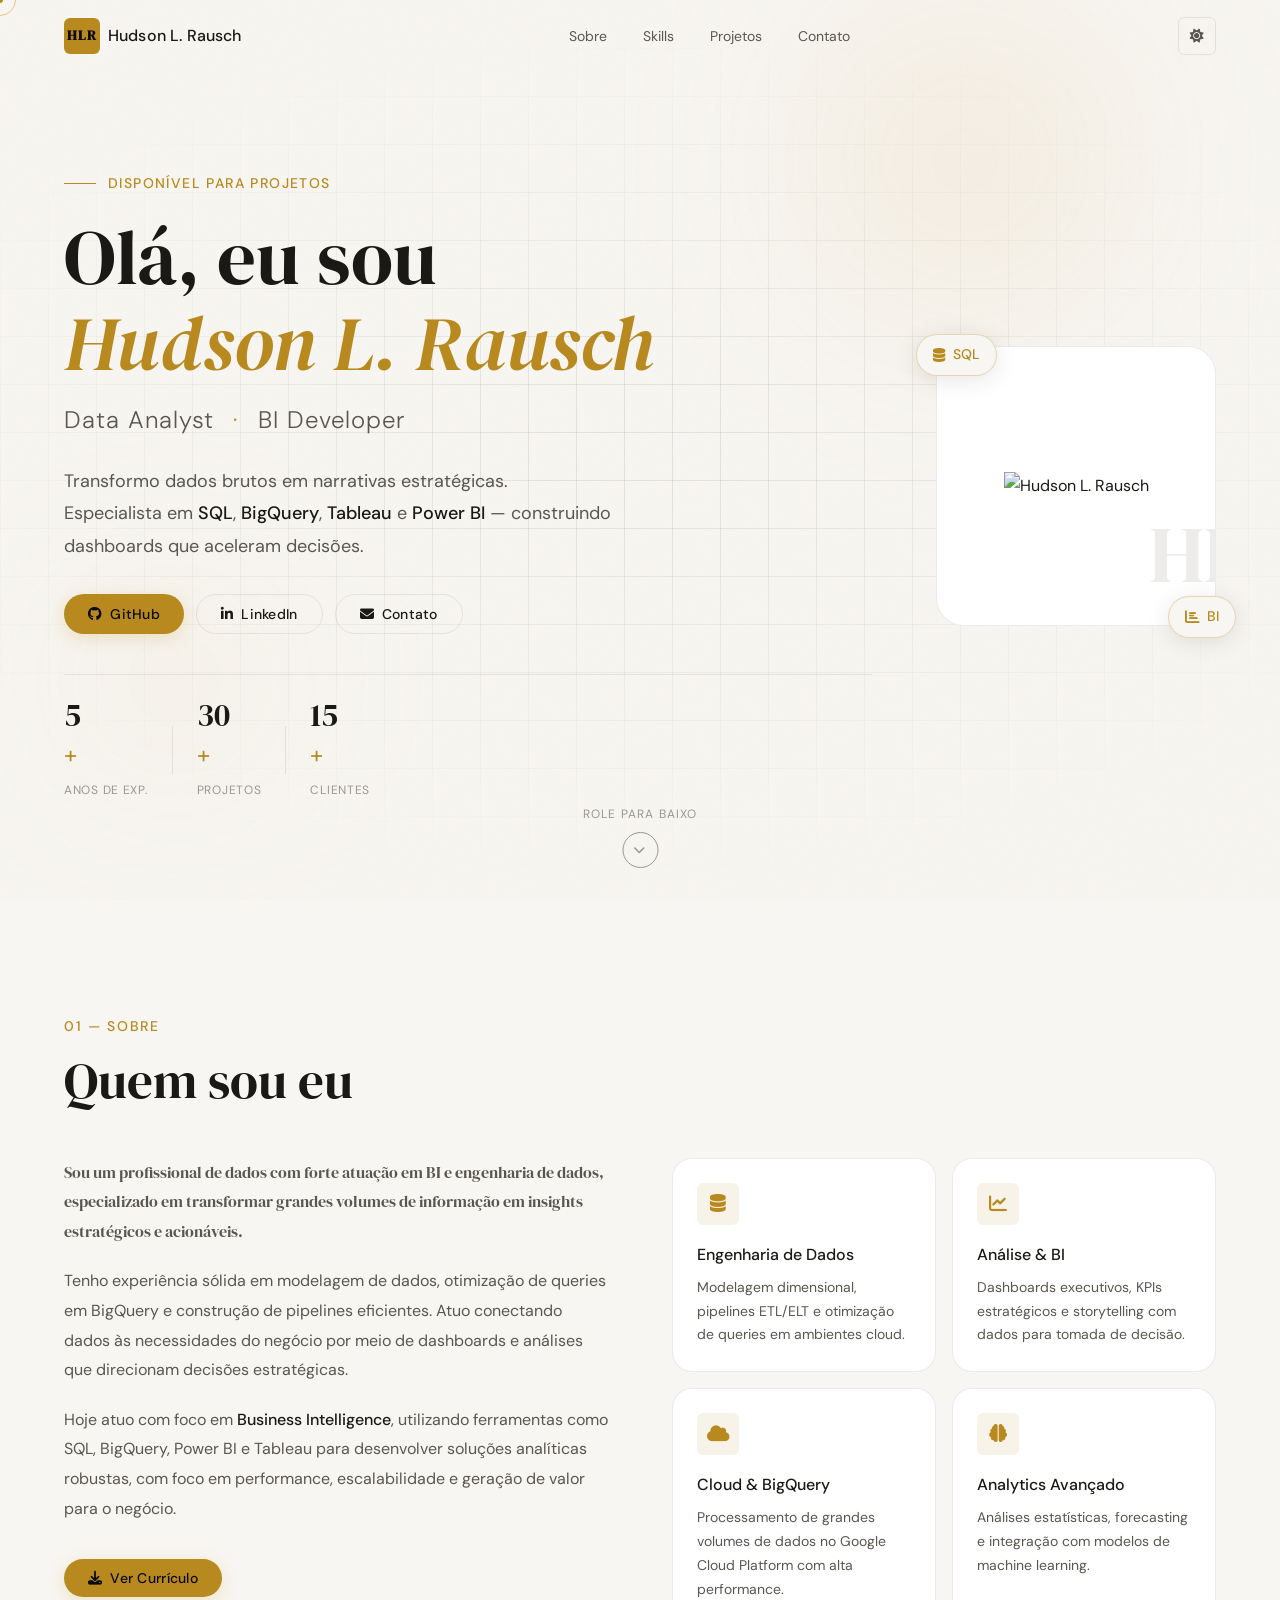
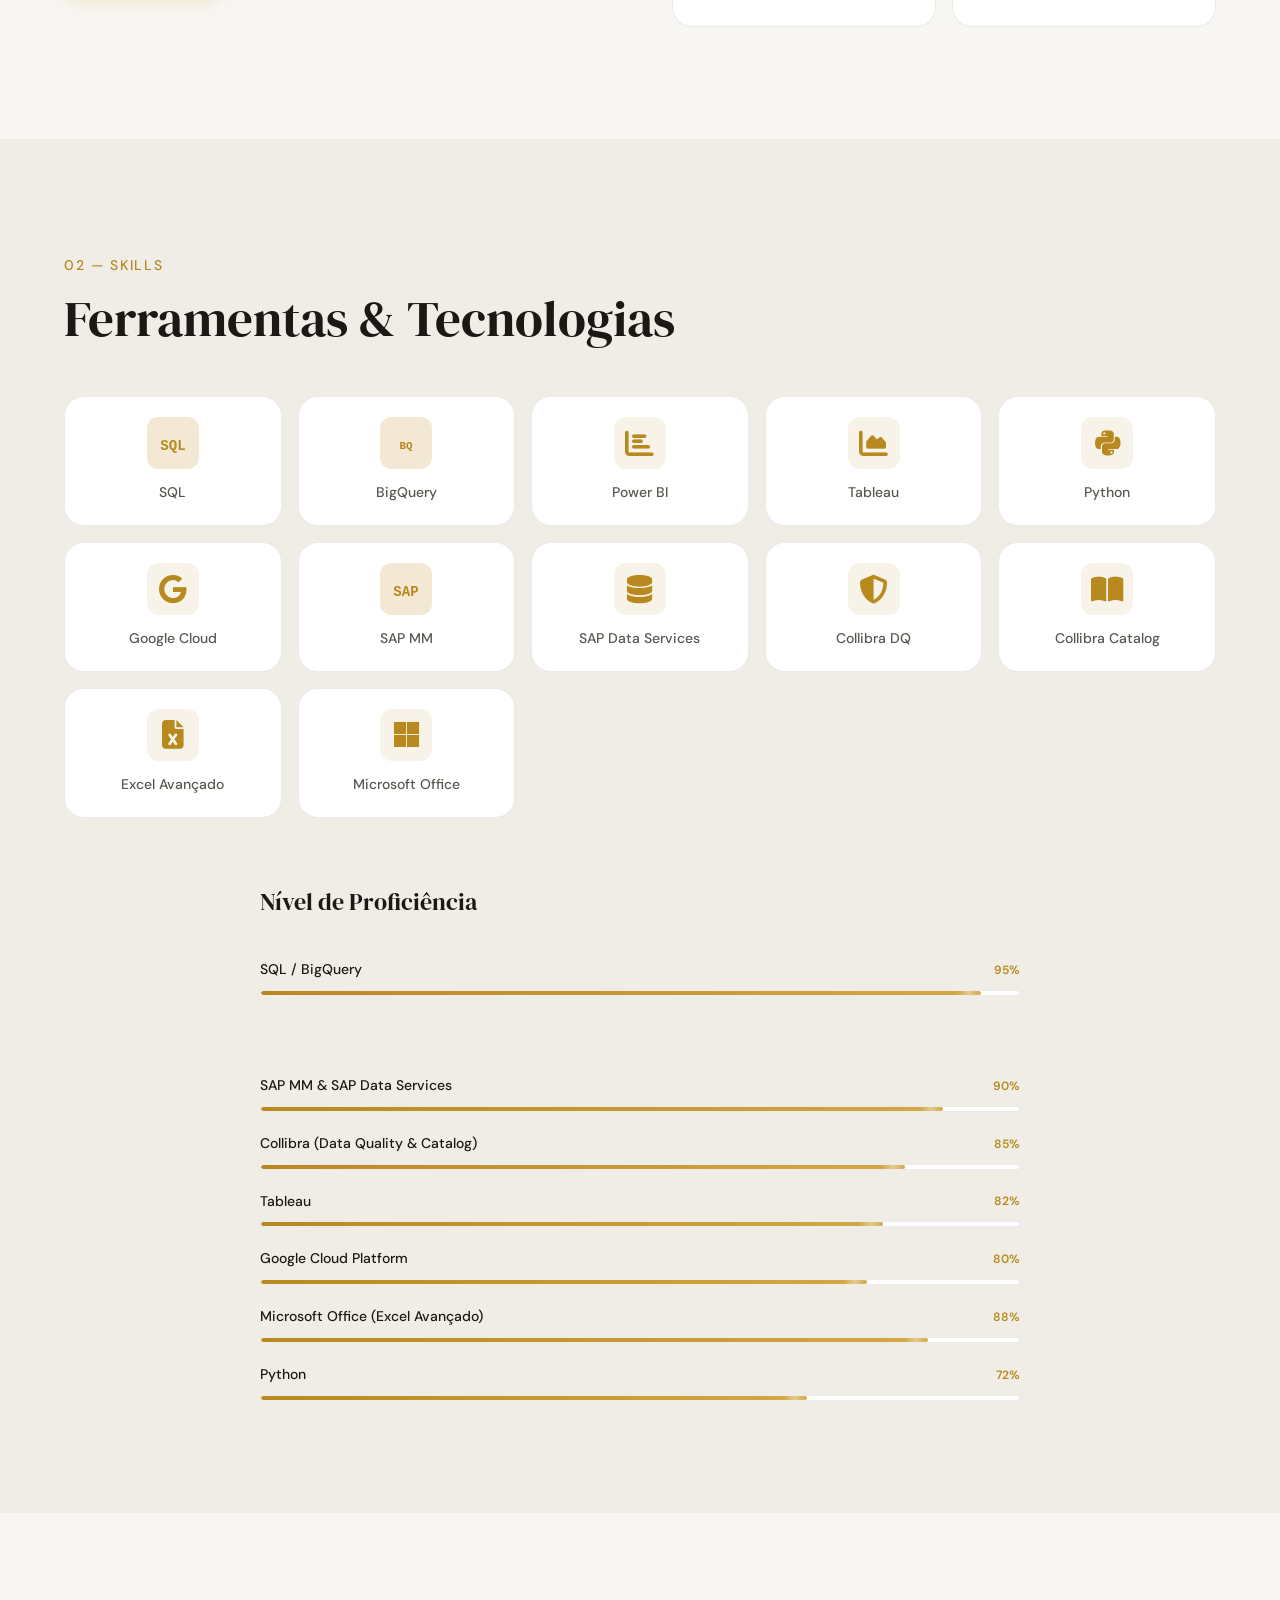
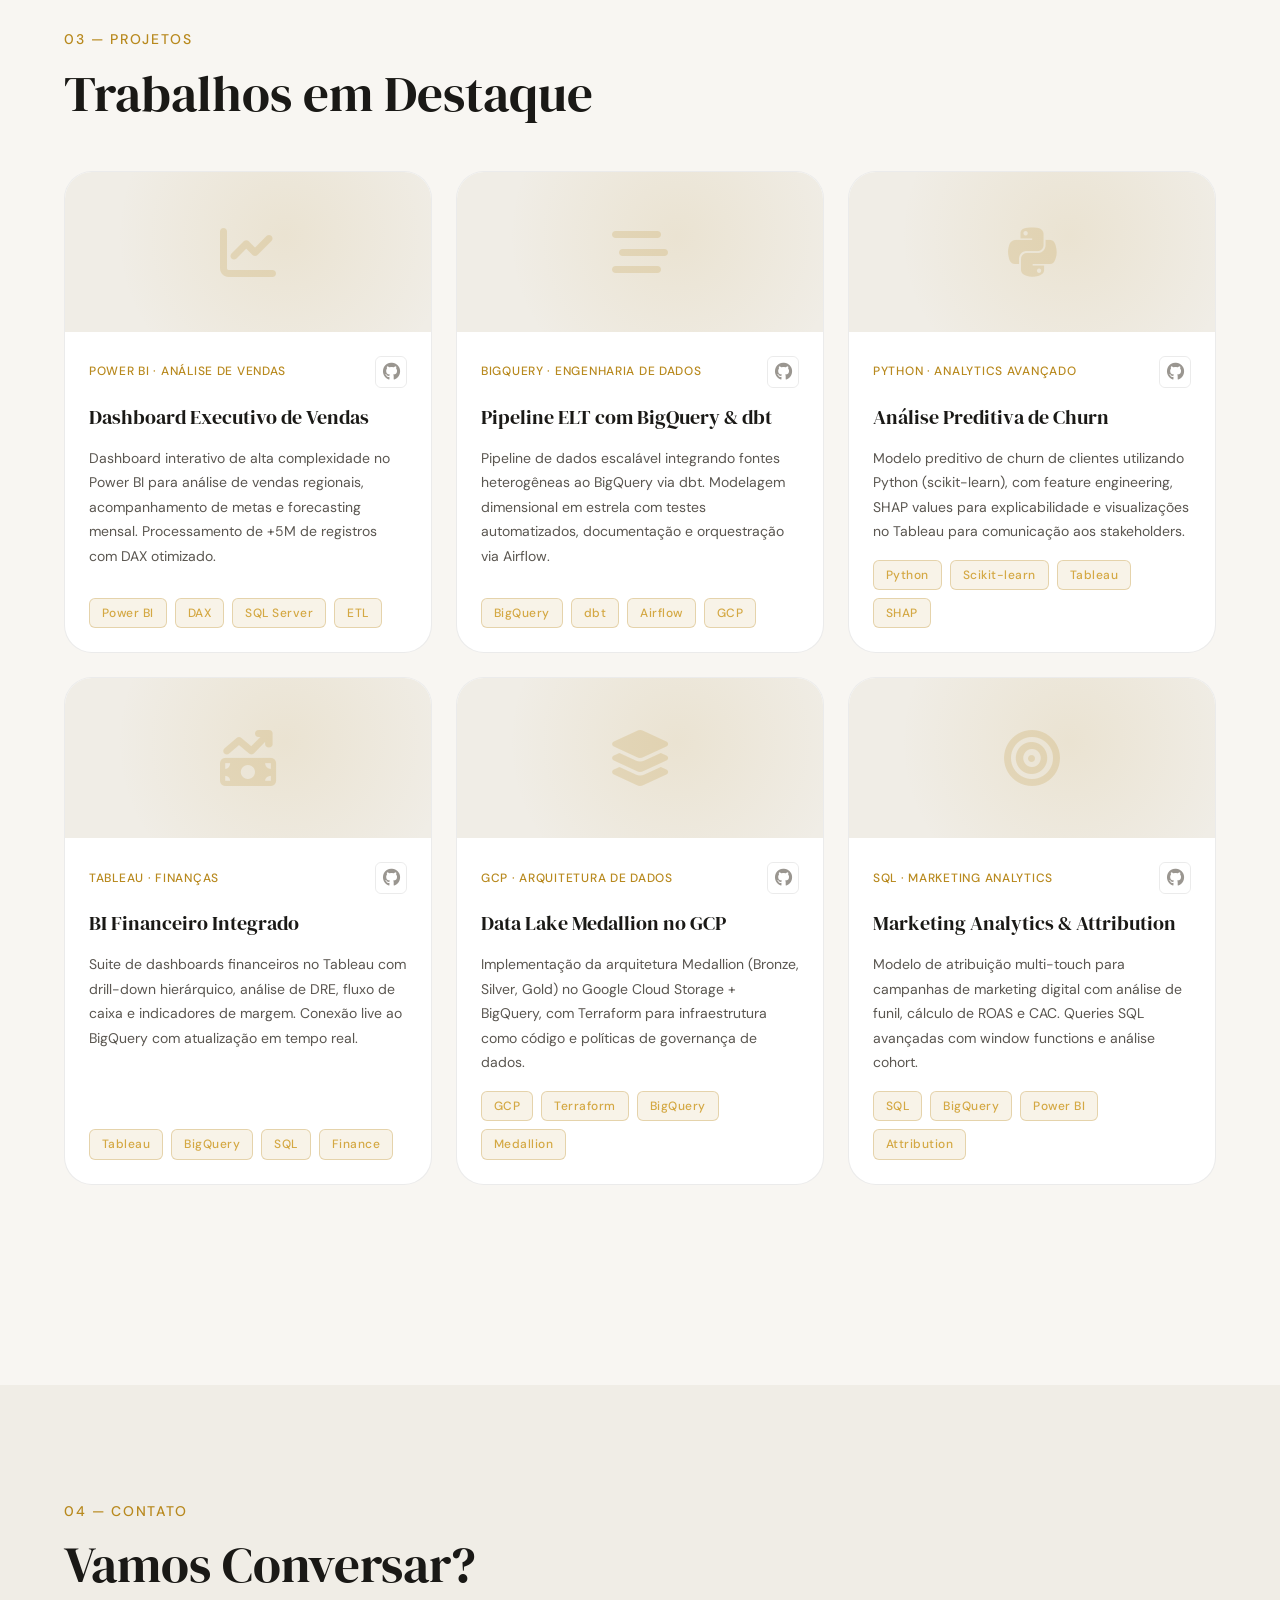
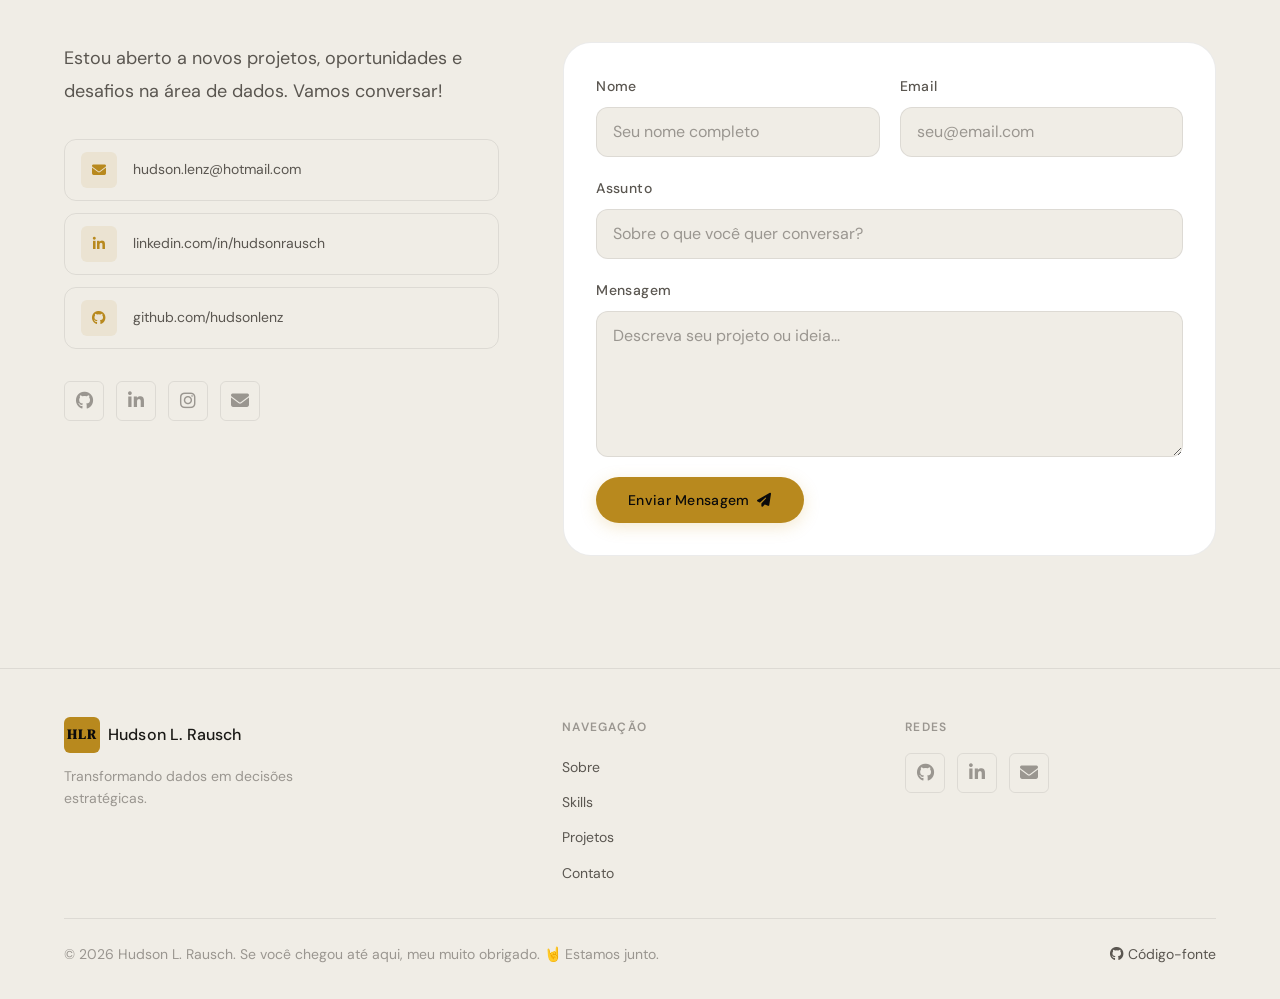
==== commit 3f3c5ff7: "Update index.html" ====
--- a/index.html
+++ b/index.html
@@ -571,7 +571,7 @@
         </article>
 
         <!-- Projeto 3 -->
-        <article class="project-card reveal-item" data-lightbox data-img="img/img/Dashboard_3.jpg" data-title="Análise Preditiva de Churn" data-github="https://github.com/hudsonlenz/analise-churn" aria-label="Projeto: Análise de Churn com Python">
+        <article class="project-card reveal-item" data-lightbox data-img="img/Dashboard_3.jpg" data-title="Análise Preditiva de Churn" data-github="https://github.com/hudsonlenz/analise-churn" aria-label="Projeto: Análise de Churn com Python">
           <div class="project-card-inner">
             <div class="project-preview" aria-hidden="true">
               <div class="project-preview-icon">
@@ -862,9 +862,8 @@
       <!-- Bottom bar -->
       <div class="footer-bottom">
         <p class="footer-copy">
-          &copy; <span id="footerYear"></span> Hudson L. Rausch. Feito com
-          <span aria-hidden="true">&#9829;</span><span class="sr-only">dedicação</span>
-          e dados.
+  &copy; <span id="footerYear"></span> Hudson L. Rausch. Se você chegou até aqui, meu muito obrigado. <span role="img" aria-label="rock on">🤘</span> Estamos junto.
+</p>
         </p>
         <p class="footer-made">
           <a href="https://github.com/hudsonlenz/portfolio" target="_blank" rel="noopener noreferrer"
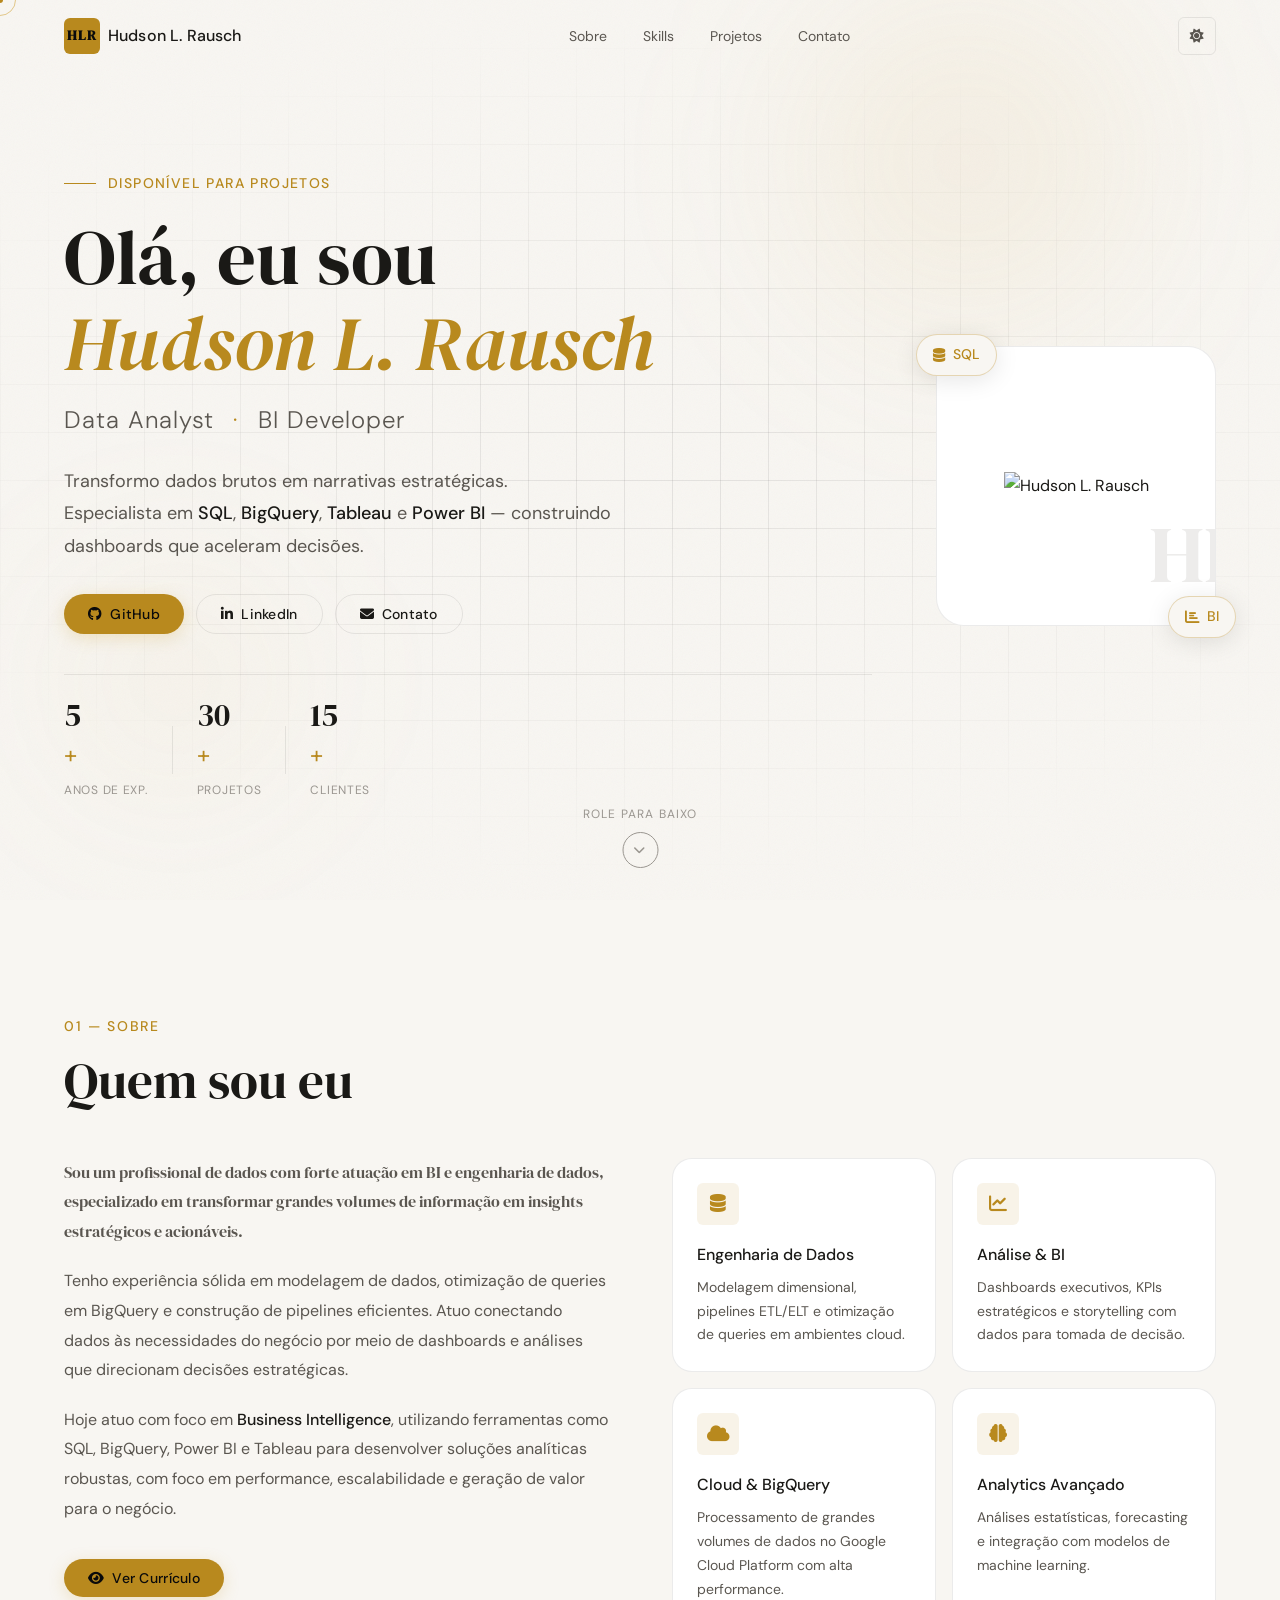
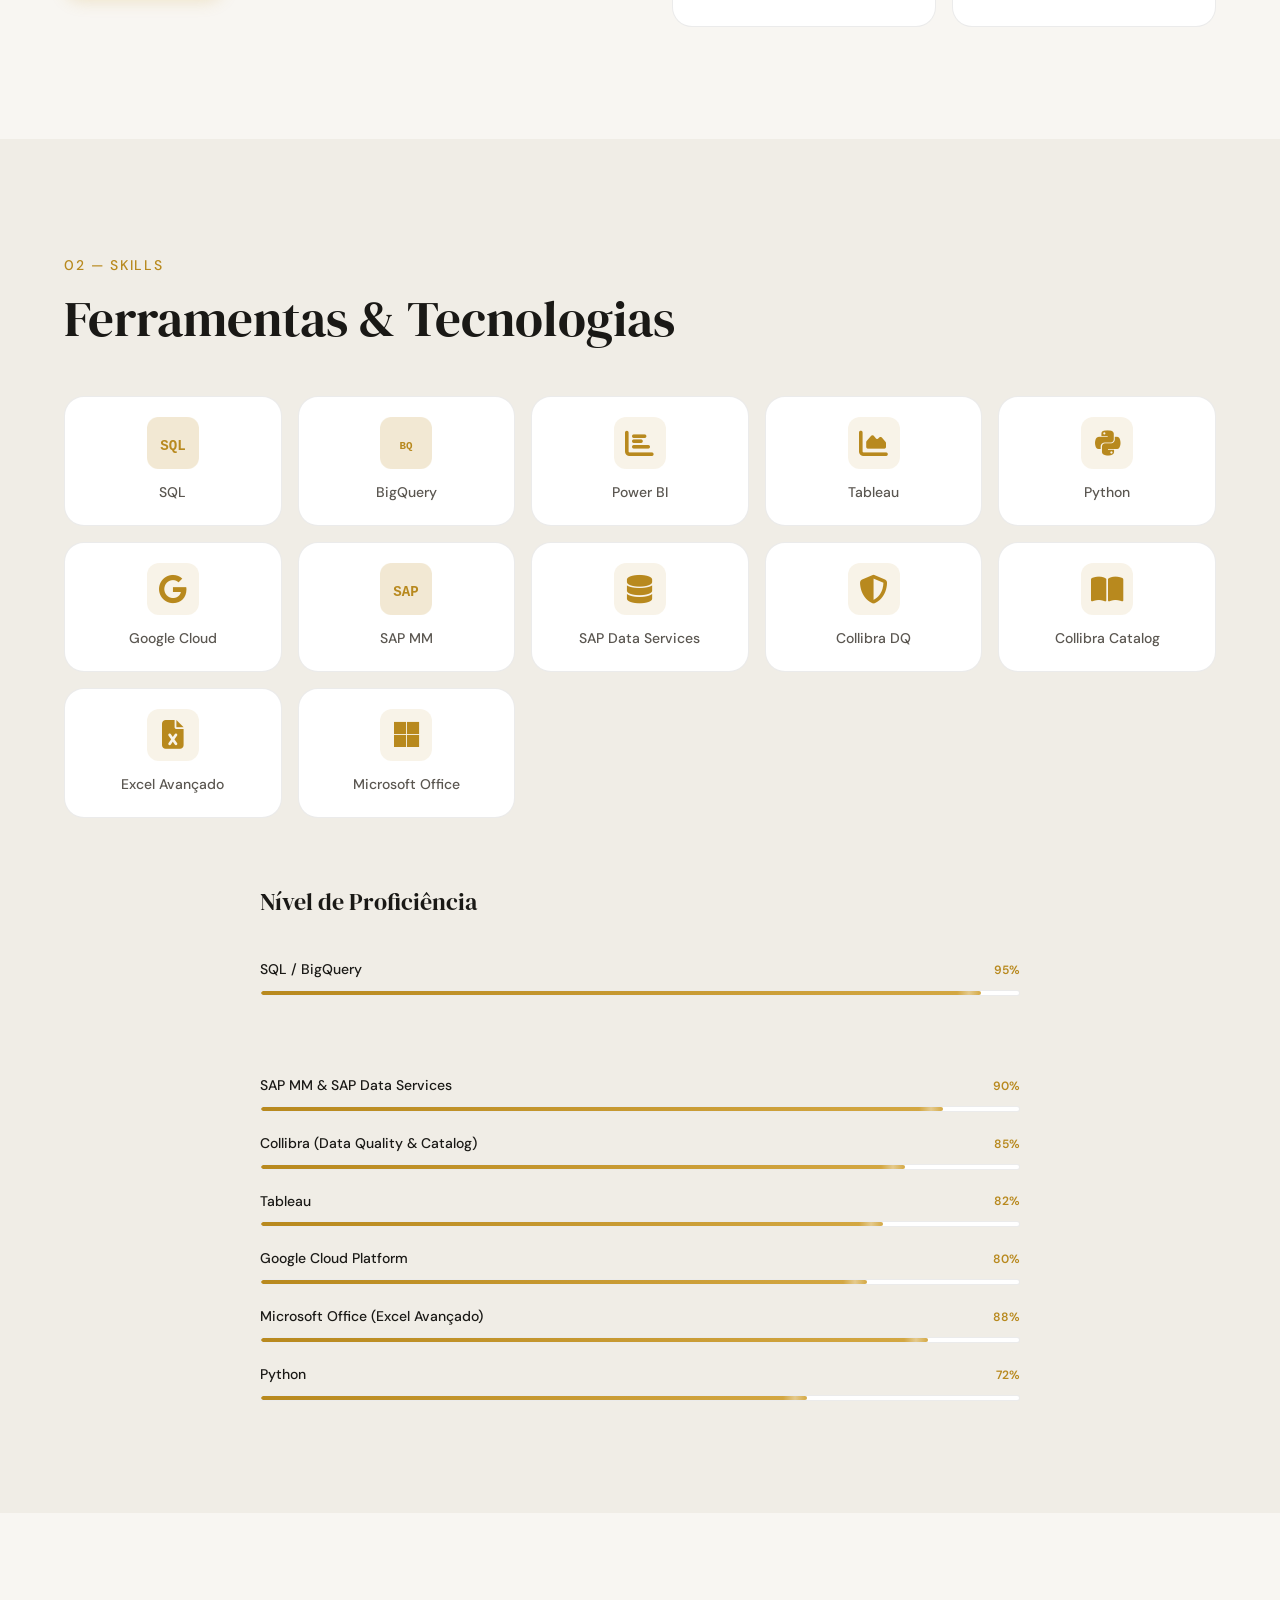
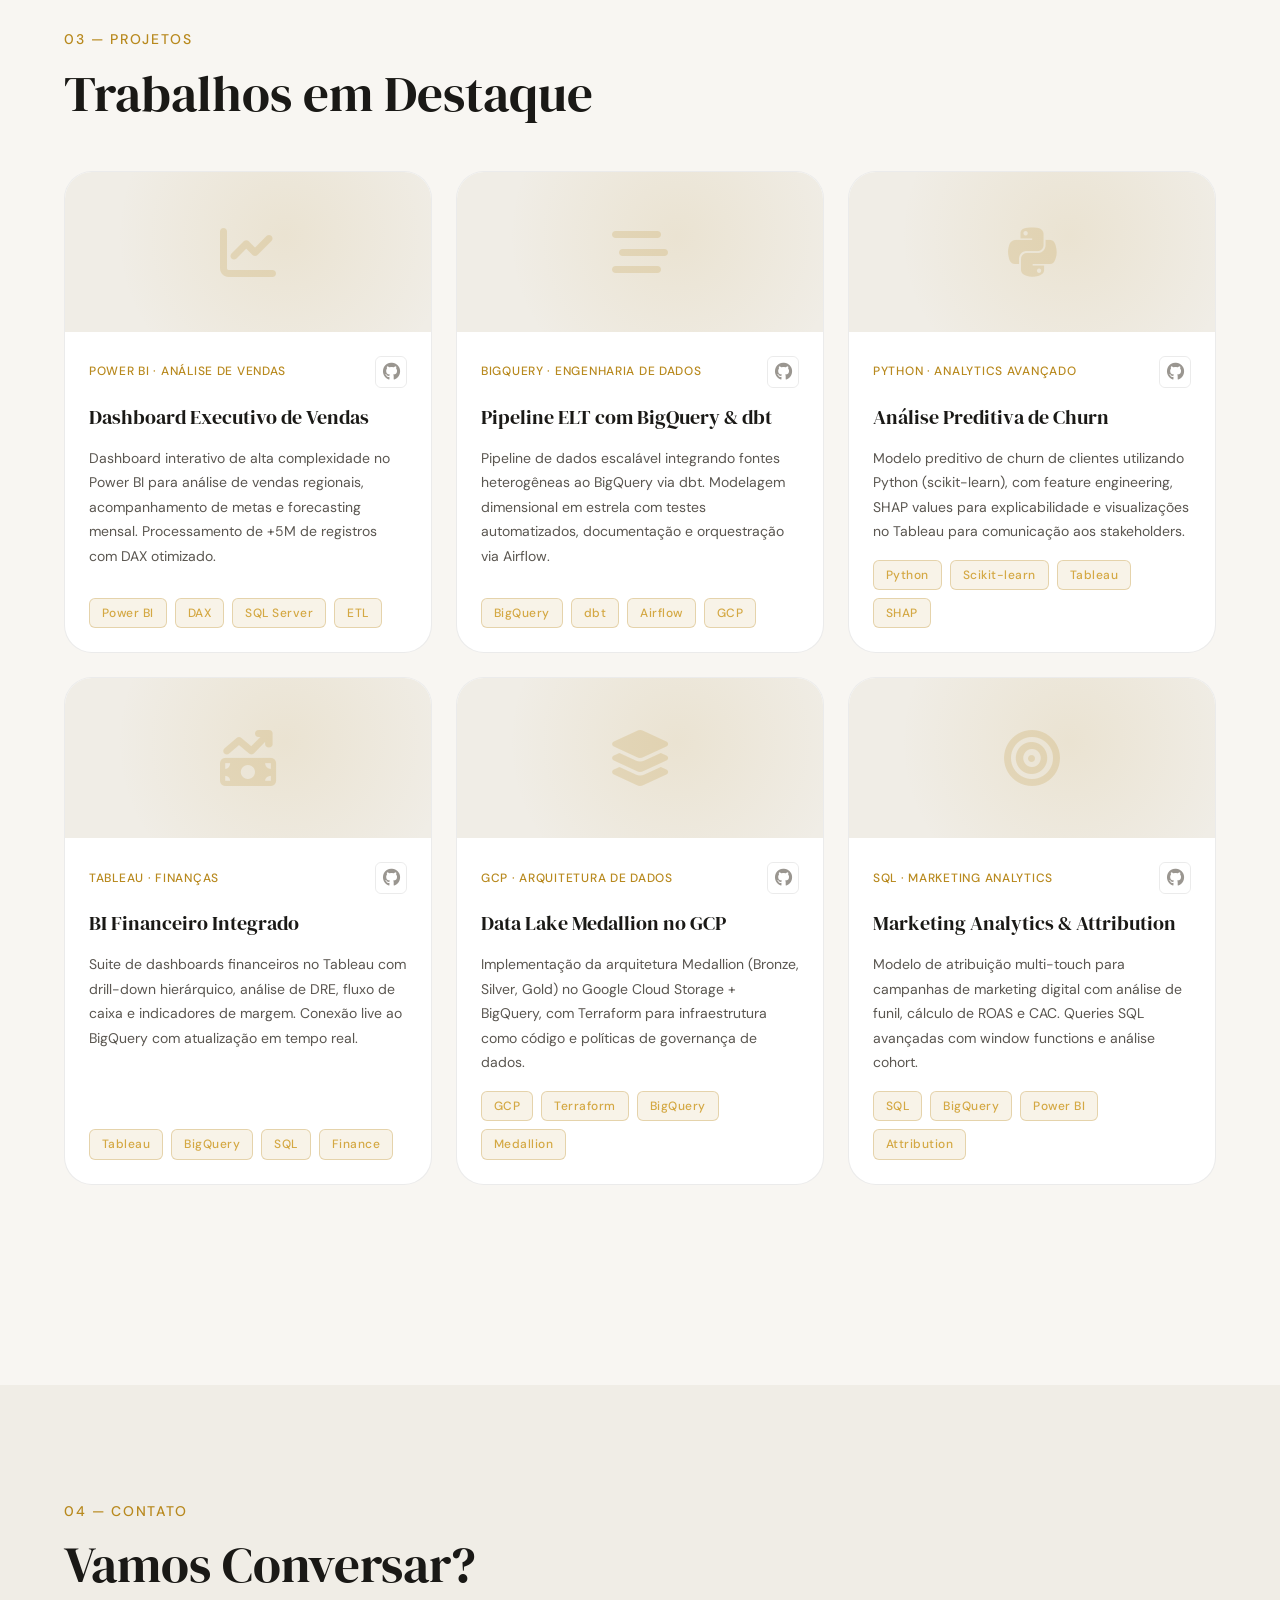
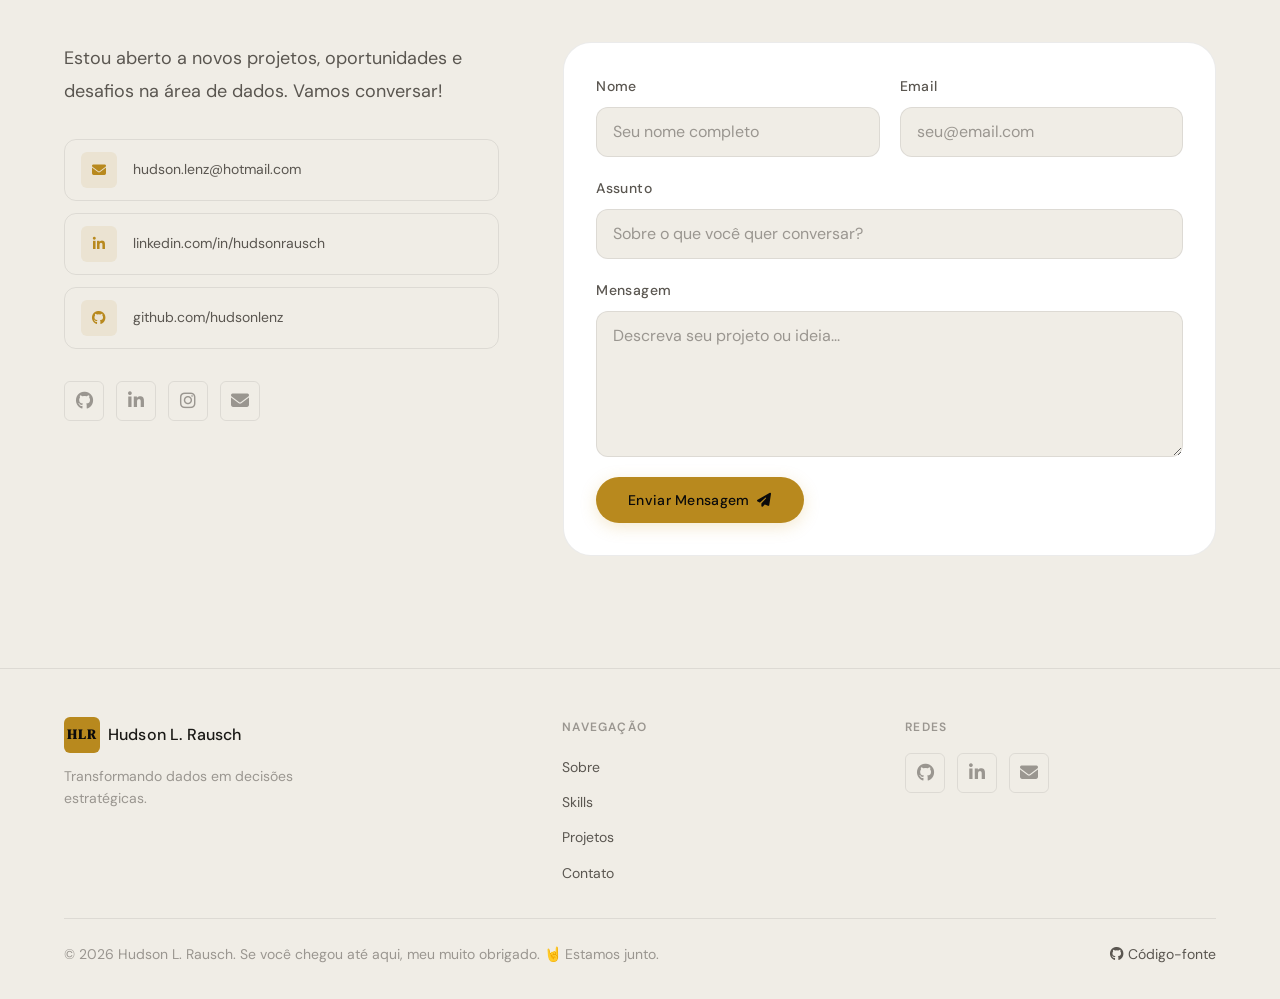
==== commit e6d0cd93: "Update index.html" ====
--- a/index.html
+++ b/index.html
@@ -245,7 +245,7 @@
 
           <!-- Download CV -->
           <a href="curriculo.html" class="btn btn--primary about-cta" aria-label="Ver currículo">
-            <i class="fas fa-download" aria-hidden="true"></i>
+            <i class="fas fa-eye" aria-hidden="true"></i>
             Ver Currículo
           </a>
         </div>
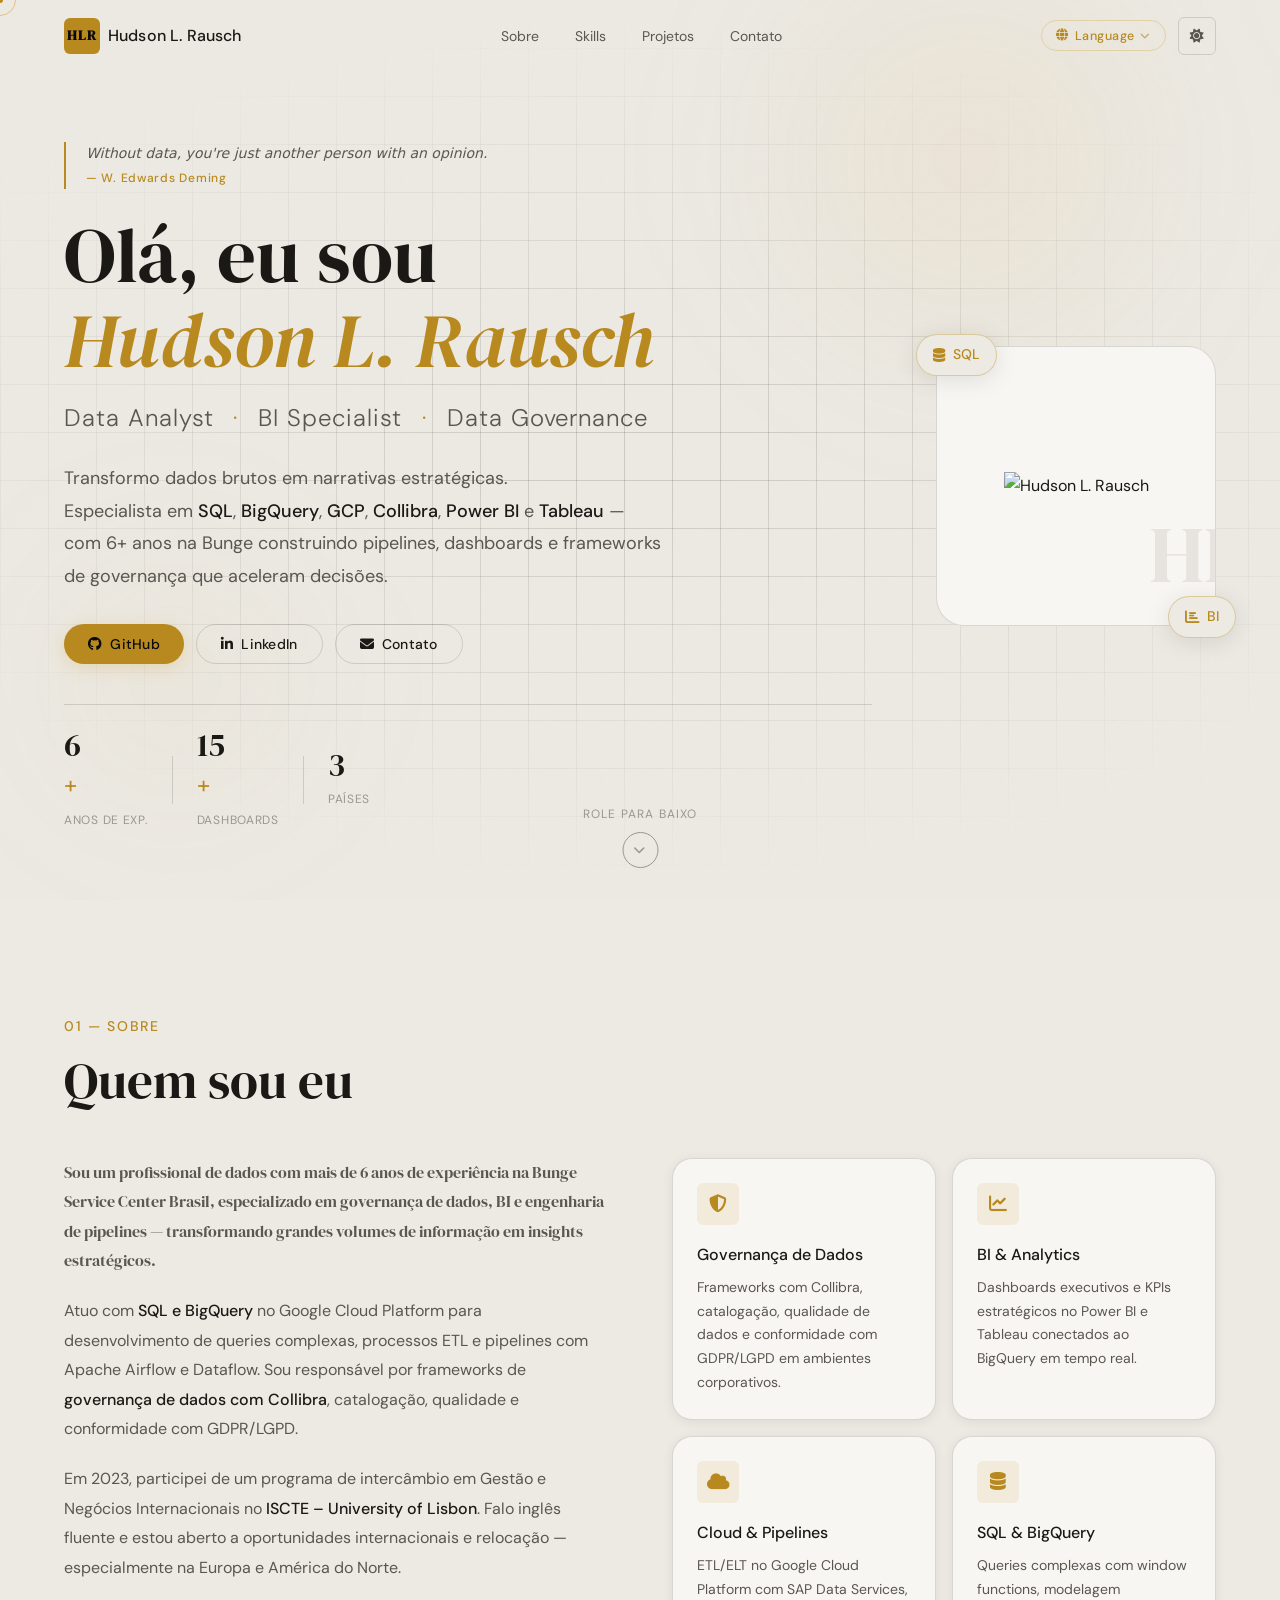
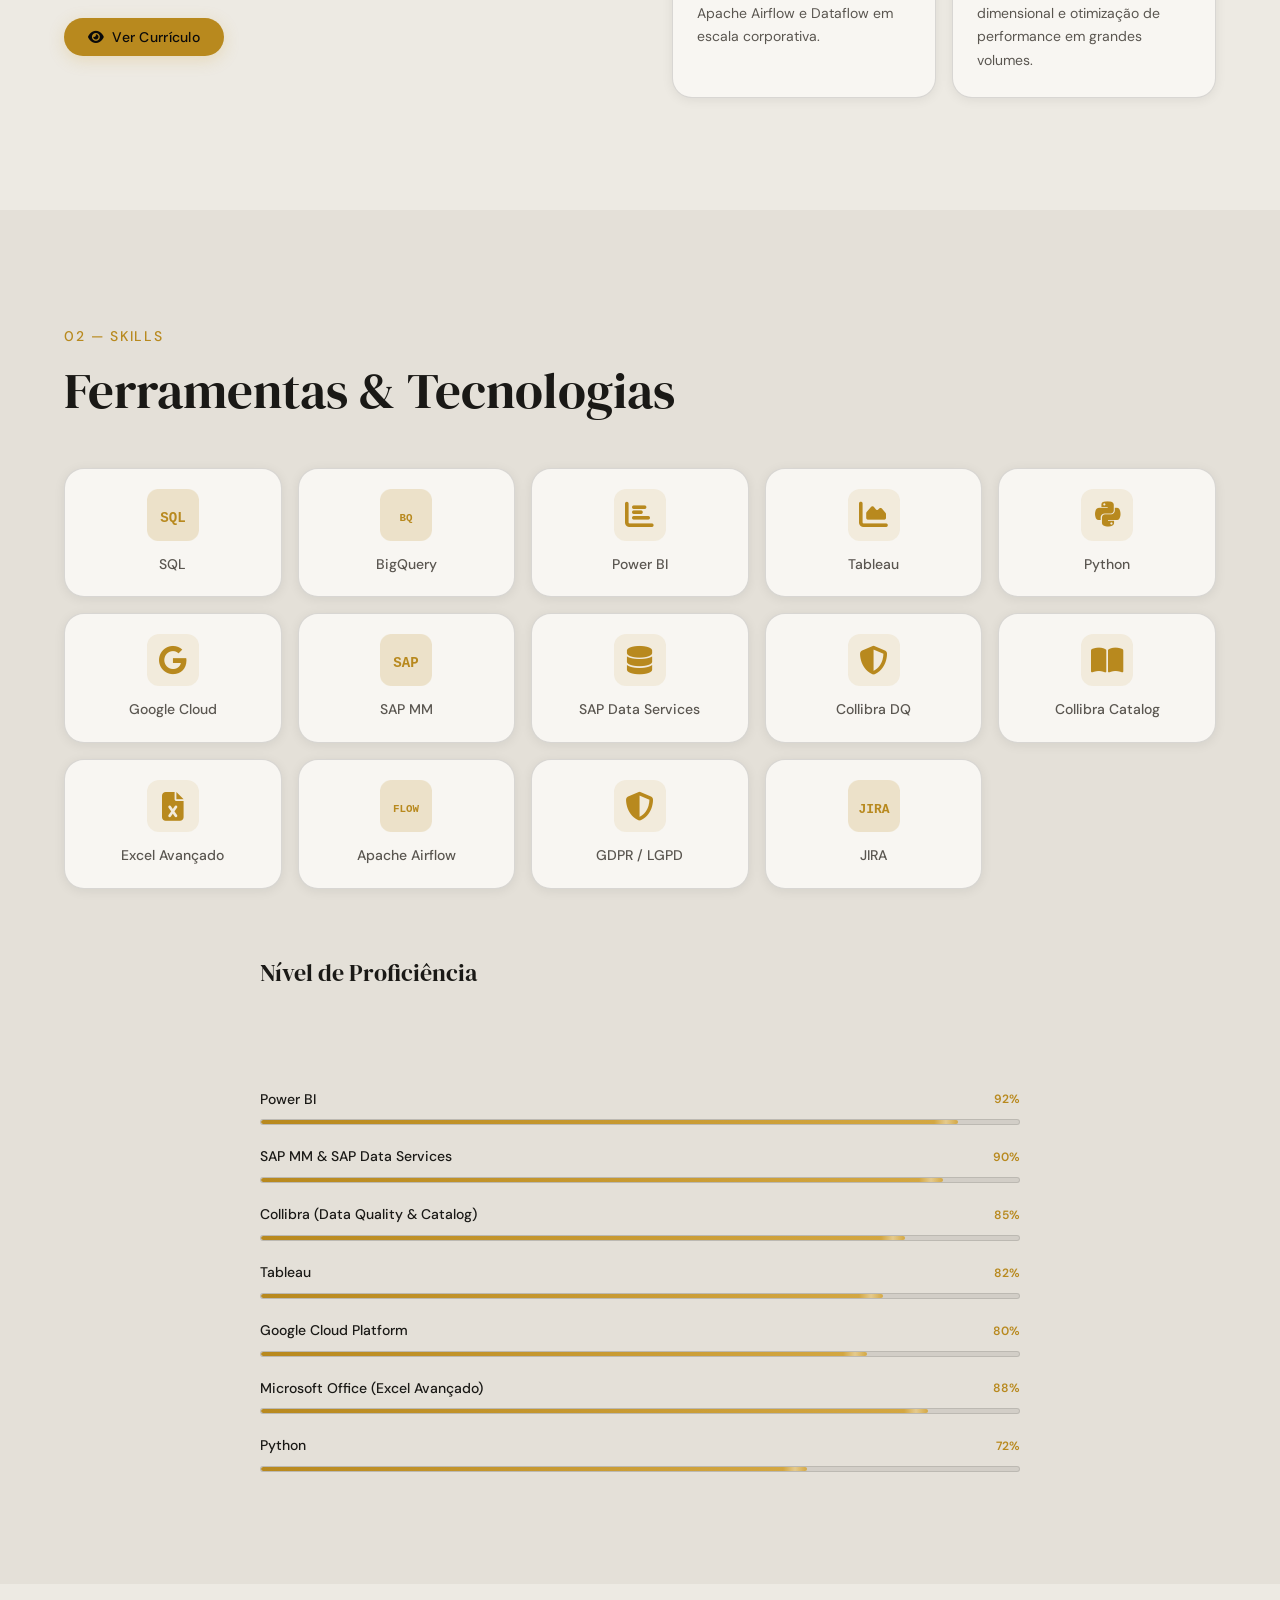
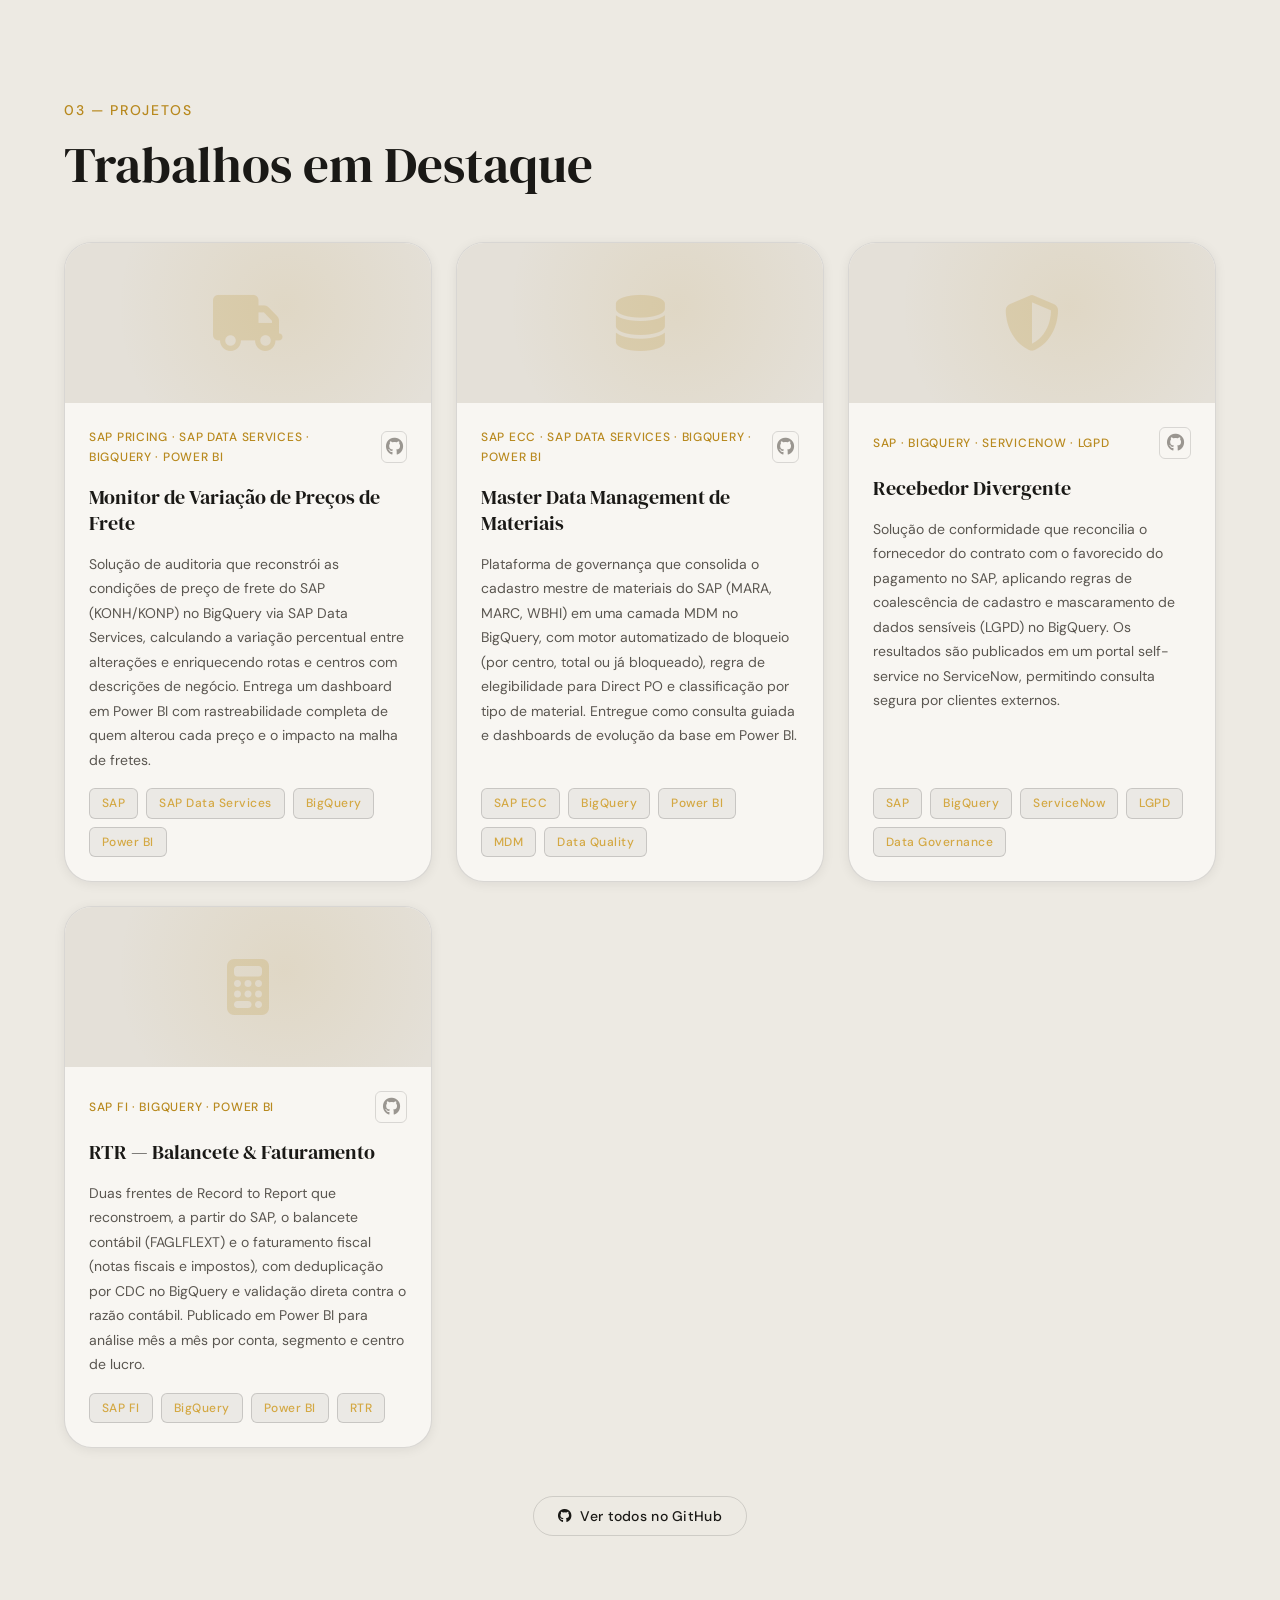
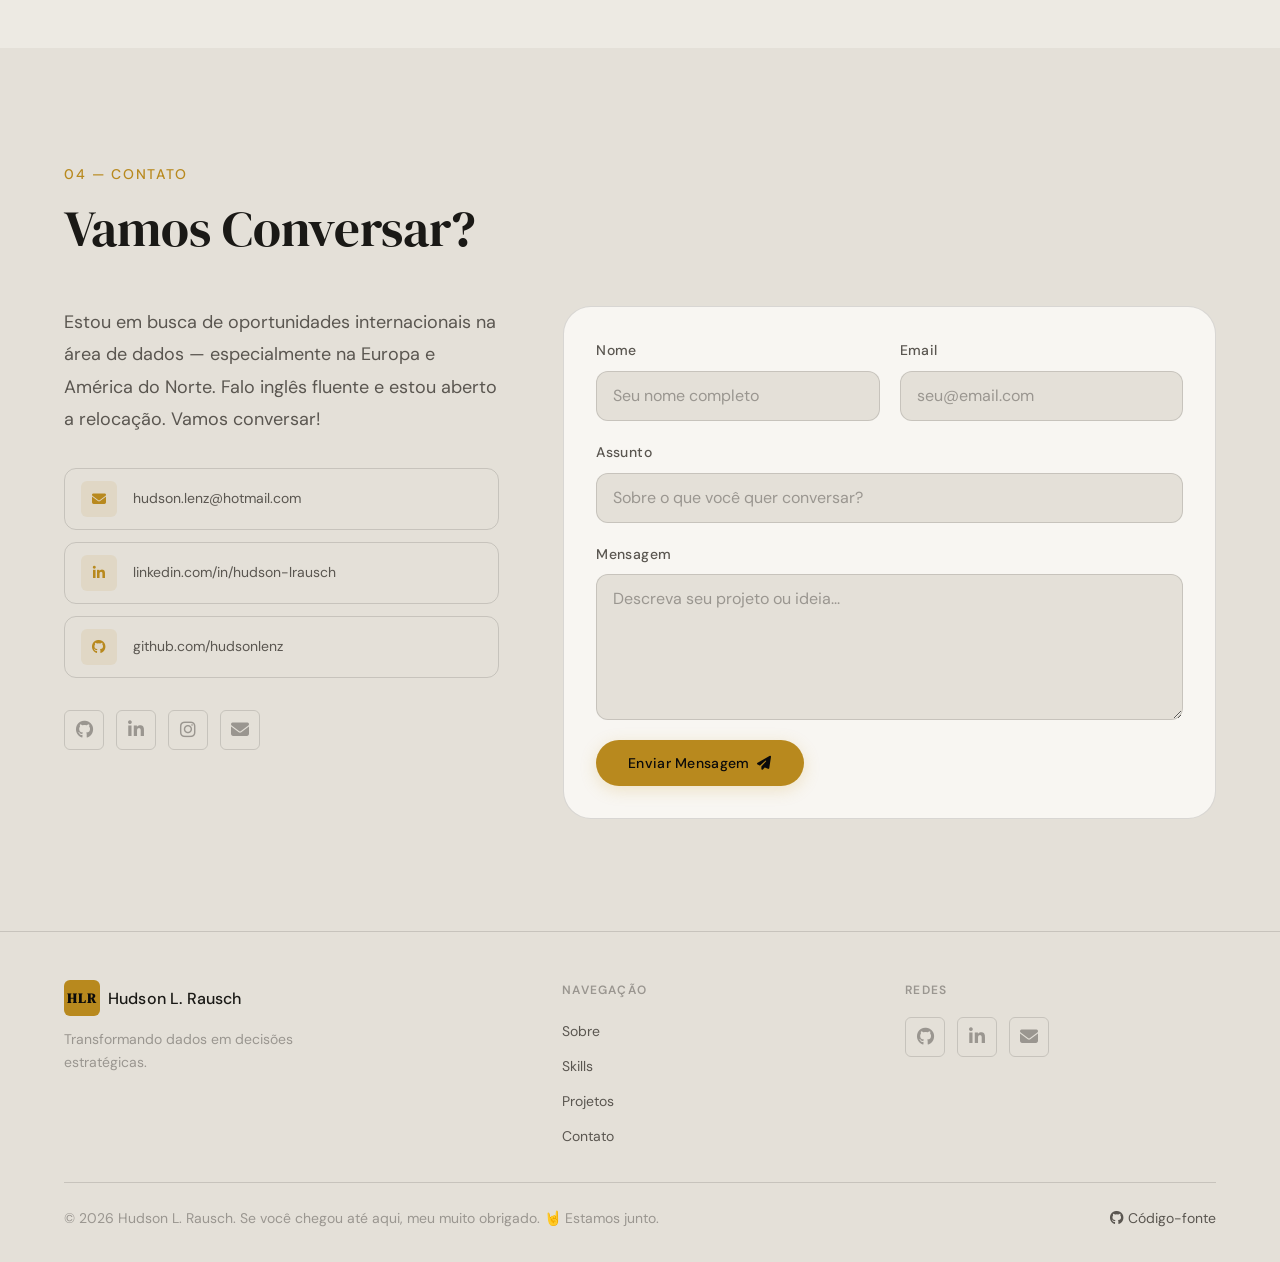
==== commit ff575350: "Update index.html" ====
--- a/index.html
+++ b/index.html
@@ -6,17 +6,17 @@
   ============================================================ -->
   <meta charset="UTF-8" />
   <meta name="viewport" content="width=device-width, initial-scale=1.0" />
-  <meta name="description" content="Portfólio de Hudson Lenz Rausch — Data Analyst & BI Developer especializada em SQL, BigQuery, Tableau e Power BI." />
-  <meta name="keywords" content="data analyst, BI developer, SQL, BigQuery, Tableau, Power BI, portfólio" />
-  <meta name="author" content="Hudson L. Rausch" />
+  <meta name="description" content="Portfólio de Hudson Lenz Rausch — Data Analyst & Business Intelligence Specialist com 6+ anos de experiência em SQL, BigQuery, GCP, Collibra, Power BI e Tableau. Open to international opportunities." />
+  <meta name="keywords" content="data analyst, data governance, BI specialist, SQL, BigQuery, GCP, Collibra, Tableau, Power BI, SAP Data Services, Airflow, GDPR, portfólio, international" />
+  <meta name="author" content="Hudson Lenz Rausch" />
 
   <!-- Open Graph (compartilhamento em redes sociais) -->
-  <meta property="og:title" content="Hudson L. Rausch — Data Analyst & BI Developer" />
-  <meta property="og:description" content="Transformando dados em decisões estratégicas." />
+  <meta property="og:title" content="Hudson Lenz Rausch — Data Analyst & BI Specialist" />
+  <meta property="og:description" content="6+ years turning data into strategic decisions. SQL · BigQuery · GCP · Collibra · Power BI · Tableau. Open to relocation." />
   <meta property="og:type" content="website" />
-  <meta property="og:url" content="https://seu-usuario.github.io" />
-
-  <title>Hudson L. Rausch — Data Analyst & BI Developer</title>
+  <meta property="og:url" content="https://hudsonlenz.github.io" />
+
+  <title>Hudson Lenz Rausch — Data Analyst & BI Specialist</title>
 
   <!-- ============================================================
        FONTES — Google Fonts
@@ -81,6 +81,15 @@
 
       <!-- Controles do Header -->
       <div class="nav-controls">
+
+        <!-- Google Translate -->
+        <div id="google_translate_element" style="display:none" aria-hidden="true"></div>
+        <button class="btn-language" id="translateBtn" aria-label="Select language">
+          <i class="fas fa-globe" aria-hidden="true"></i>
+          <span>Language</span>
+          <i class="fas fa-chevron-down btn-language-caret" aria-hidden="true"></i>
+        </button>
+
         <!-- Toggle Dark/Light Mode -->
         <button class="theme-toggle" id="themeToggle" aria-label="Alternar tema claro/escuro" title="Alternar tema">
           <i class="fas fa-sun"  id="iconSun"  aria-hidden="true"></i>
@@ -130,10 +139,11 @@
     <div class="hero-container">
       <!-- Coluna de texto -->
       <div class="hero-content">
-        <p class="hero-eyebrow reveal-item">
-          <span class="eyebrow-line" aria-hidden="true"></span>
-          Disponível para projetos
-        </p>
+        <blockquote class="hero-quote reveal-item">
+          <span class="hero-quote-mark" aria-hidden="true">"</span>
+          <p class="hero-quote-text">Without data, you're just another person with an opinion.</p>
+          <footer class="hero-quote-author">— W. Edwards Deming</footer>
+        </blockquote>
 
         <h1 class="hero-title reveal-item">
           Olá, eu sou<br />
@@ -141,12 +151,12 @@
         </h1>
 
         <p class="hero-subtitle reveal-item">
-          Data Analyst <span class="subtitle-sep" aria-hidden="true">·</span> BI Developer
+          Data Analyst <span class="subtitle-sep" aria-hidden="true">·</span> BI Specialist <span class="subtitle-sep" aria-hidden="true">·</span> Data Governance
         </p>
 
         <p class="hero-description reveal-item">
           Transformo dados brutos em narrativas estratégicas.<br />
-          Especialista em <strong>SQL</strong>, <strong>BigQuery</strong>, <strong>Tableau</strong> e <strong>Power BI</strong> — construindo dashboards que aceleram decisões.
+          Especialista em <strong>SQL</strong>, <strong>BigQuery</strong>, <strong>GCP</strong>, <strong>Collibra</strong>, <strong>Power BI</strong> e <strong>Tableau</strong> — com 6+ anos na Bunge construindo pipelines, dashboards e frameworks de governança que aceleram decisões.
         </p>
 
         <!-- Botões de CTA -->
@@ -156,7 +166,7 @@
             <i class="fab fa-github" aria-hidden="true"></i>
             GitHub
           </a>
-          <a href="https://www.linkedin.com/in/hudsonrausch/" target="_blank" rel="noopener noreferrer"
+          <a href="https://www.linkedin.com/in/hudson-lrausch/" target="_blank" rel="noopener noreferrer"
              class="btn btn--ghost" aria-label="Perfil no LinkedIn">
             <i class="fab fa-linkedin-in" aria-hidden="true"></i>
             LinkedIn
@@ -170,18 +180,18 @@
         <!-- Estatísticas rápidas -->
         <div class="hero-stats reveal-item">
           <div class="stat-item">
-            <span class="stat-number" data-count="5">0</span><span class="stat-suffix">+</span>
+            <span class="stat-number" data-count="6">0</span><span class="stat-suffix">+</span>
             <span class="stat-label">Anos de exp.</span>
-          </div>
-          <div class="stat-divider" aria-hidden="true"></div>
-          <div class="stat-item">
-            <span class="stat-number" data-count="30">0</span><span class="stat-suffix">+</span>
-            <span class="stat-label">Projetos</span>
           </div>
           <div class="stat-divider" aria-hidden="true"></div>
           <div class="stat-item">
             <span class="stat-number" data-count="15">0</span><span class="stat-suffix">+</span>
-            <span class="stat-label">Clientes</span>
+            <span class="stat-label">Dashboards</span>
+          </div>
+          <div class="stat-divider" aria-hidden="true"></div>
+          <div class="stat-item">
+            <span class="stat-number" data-count="3">0</span><span class="stat-suffix"></span>
+            <span class="stat-label">Países</span>
           </div>
         </div>
       </div>
@@ -234,13 +244,13 @@
         <!-- Texto -->
         <div class="about-text reveal-item">
           <p class="about-lead">
-            Sou um profissional de dados com forte atuação em BI e engenharia de dados, especializado em transformar grandes volumes de informação em insights estratégicos e acionáveis.
+            Sou um profissional de dados com mais de 6 anos de experiência na Bunge Service Center Brasil, especializado em governança de dados, BI e engenharia de pipelines — transformando grandes volumes de informação em insights estratégicos.
           </p>
           <p>
-            Tenho experiência sólida em modelagem de dados, otimização de queries em BigQuery e construção de pipelines eficientes. Atuo conectando dados às necessidades do negócio por meio de dashboards e análises que direcionam decisões estratégicas.
+            Atuo com <strong>SQL e BigQuery</strong> no Google Cloud Platform para desenvolvimento de queries complexas, processos ETL e pipelines com Apache Airflow e Dataflow. Sou responsável por frameworks de <strong>governança de dados com Collibra</strong>, catalogação, qualidade e conformidade com GDPR/LGPD.
           </p>
           <p>
-            Hoje atuo com foco em <strong>Business Intelligence</strong>, utilizando ferramentas como SQL, BigQuery, Power BI e Tableau para desenvolver soluções analíticas robustas, com foco em performance, escalabilidade e geração de valor para o negócio.
+            Em 2023, participei de um programa de intercâmbio em Gestão e Negócios Internacionais no <strong>ISCTE – University of Lisbon</strong>. Falo inglês fluente e estou aberto a oportunidades internacionais e relocação — especialmente na Europa e América do Norte.
           </p>
 
           <!-- Download CV -->
@@ -254,34 +264,34 @@
         <div class="about-highlights">
           <div class="highlight-card reveal-item">
             <div class="highlight-icon" aria-hidden="true">
-              <i class="fas fa-database"></i>
-            </div>
-            <h3>Engenharia de Dados</h3>
-            <p>Modelagem dimensional, pipelines ETL/ELT e otimização de queries em ambientes cloud.</p>
+              <i class="fas fa-shield-halved"></i>
+            </div>
+            <h3>Governança de Dados</h3>
+            <p>Frameworks com Collibra, catalogação, qualidade de dados e conformidade com GDPR/LGPD em ambientes corporativos.</p>
           </div>
 
           <div class="highlight-card reveal-item">
             <div class="highlight-icon" aria-hidden="true">
               <i class="fas fa-chart-line"></i>
             </div>
-            <h3>Análise & BI</h3>
-            <p>Dashboards executivos, KPIs estratégicos e storytelling com dados para tomada de decisão.</p>
+            <h3>BI & Analytics</h3>
+            <p>Dashboards executivos e KPIs estratégicos no Power BI e Tableau conectados ao BigQuery em tempo real.</p>
           </div>
 
           <div class="highlight-card reveal-item">
             <div class="highlight-icon" aria-hidden="true">
               <i class="fas fa-cloud"></i>
             </div>
-            <h3>Cloud & BigQuery</h3>
-            <p>Processamento de grandes volumes de dados no Google Cloud Platform com alta performance.</p>
+            <h3>Cloud & Pipelines</h3>
+            <p>ETL/ELT no Google Cloud Platform com SAP Data Services, Apache Airflow e Dataflow em escala corporativa.</p>
           </div>
 
           <div class="highlight-card reveal-item">
             <div class="highlight-icon" aria-hidden="true">
-              <i class="fas fa-brain"></i>
-            </div>
-            <h3>Analytics Avançado</h3>
-            <p>Análises estatísticas, forecasting e integração com modelos de machine learning.</p>
+              <i class="fas fa-database"></i>
+            </div>
+            <h3>SQL & BigQuery</h3>
+            <p>Queries complexas com window functions, modelagem dimensional e otimização de performance em grandes volumes.</p>
           </div>
         </div>
       </div>
@@ -390,9 +400,29 @@
 
         <div class="skill-icon-card">
           <div class="skill-icon-wrap" aria-hidden="true">
-            <i class="fab fa-microsoft" style="font-size:1.8rem"></i>
-          </div>
-          <span class="skill-icon-label">Microsoft Office</span>
+            <svg viewBox="0 0 48 48" fill="none" xmlns="http://www.w3.org/2000/svg">
+              <rect width="48" height="48" rx="10" fill="currentColor" opacity="0.1"/>
+              <text x="50%" y="56%" text-anchor="middle" dominant-baseline="middle" font-size="10" font-weight="700" fill="currentColor" font-family="monospace">FLOW</text>
+            </svg>
+          </div>
+          <span class="skill-icon-label">Apache Airflow</span>
+        </div>
+
+        <div class="skill-icon-card">
+          <div class="skill-icon-wrap" aria-hidden="true">
+            <i class="fas fa-shield-halved" style="font-size:1.8rem"></i>
+          </div>
+          <span class="skill-icon-label">GDPR / LGPD</span>
+        </div>
+
+        <div class="skill-icon-card">
+          <div class="skill-icon-wrap" aria-hidden="true">
+            <svg viewBox="0 0 48 48" fill="none" xmlns="http://www.w3.org/2000/svg">
+              <rect width="48" height="48" rx="10" fill="currentColor" opacity="0.1"/>
+              <text x="50%" y="56%" text-anchor="middle" dominant-baseline="middle" font-size="12" font-weight="700" fill="currentColor" font-family="monospace">JIRA</text>
+            </svg>
+          </div>
+          <span class="skill-icon-label">JIRA</span>
         </div>
 
       </div>
@@ -500,211 +530,142 @@
       <div class="projects-grid">
 
         <!-- Projeto 1 -->
-        <article class="project-card reveal-item" data-lightbox data-img="img/Dashboard_1.jpg" data-title="Dashboard Executivo de Vendas" data-github="https://github.com/hudsonlenz/projeto-vendas" aria-label="Projeto: Dashboard Executivo de Vendas">
+        <article class="project-card reveal-item" data-lightbox data-img="img/flow-fretes.svg" data-title="Monitor de Variação de Preços de Frete" data-github="https://github.com/hudsonlenz" aria-label="Projeto: Monitor de Variação de Preços de Frete">
           <div class="project-card-inner">
-            <!-- Preview visual do projeto -->
             <div class="project-preview" aria-hidden="true">
               <div class="project-preview-icon">
-                <i class="fas fa-chart-line"></i>
+                <i class="fas fa-truck"></i>
               </div>
               <div class="project-preview-bg"></div>
             </div>
 
             <div class="project-content">
               <div class="project-meta">
-                <span class="project-category">Power BI · Análise de Vendas</span>
-                <a href="https://github.com/hudsonlenz/projeto-vendas" target="_blank" rel="noopener noreferrer"
+                <span class="project-category">SAP Pricing · SAP Data Services · BigQuery · Power BI</span>
+                <a href="https://github.com/hudsonlenz" target="_blank" rel="noopener noreferrer"
                    class="project-github-link" aria-label="Ver código no GitHub">
                   <i class="fab fa-github" aria-hidden="true"></i>
                 </a>
               </div>
 
-              <h3 class="project-title">Dashboard Executivo de Vendas</h3>
+              <h3 class="project-title">Monitor de Variação de Preços de Frete</h3>
 
               <p class="project-description">
-                Dashboard interativo de alta complexidade no Power BI para análise de vendas regionais, acompanhamento de metas e forecasting mensal. Processamento de +5M de registros com DAX otimizado.
+                Solução de auditoria que reconstrói as condições de preço de frete do SAP (KONH/KONP) no BigQuery via SAP Data Services, calculando a variação percentual entre alterações e enriquecendo rotas e centros com descrições de negócio. Entrega um dashboard em Power BI com rastreabilidade completa de quem alterou cada preço e o impacto na malha de fretes.
               </p>
 
               <div class="project-tags" aria-label="Tecnologias usadas">
+                <span class="tag">SAP</span>
+                <span class="tag">SAP Data Services</span>
+                <span class="tag">BigQuery</span>
                 <span class="tag">Power BI</span>
-                <span class="tag">DAX</span>
-                <span class="tag">SQL Server</span>
-                <span class="tag">ETL</span>
               </div>
             </div>
           </div>
         </article>
 
         <!-- Projeto 2 -->
-        <article class="project-card reveal-item" data-lightbox data-img="img/Dashboard_2.jpg" data-title="Pipeline ELT com BigQuery &amp; dbt" data-github="https://github.com/hudsonlenz/pipeline-bigquery" aria-label="Projeto: Pipeline BigQuery + dbt">
+        <article class="project-card reveal-item" data-lightbox data-img="img/flow-materiais.svg" data-title="Master Data Management de Materiais" data-github="https://github.com/hudsonlenz" aria-label="Projeto: Master Data Management de Materiais">
           <div class="project-card-inner">
             <div class="project-preview" aria-hidden="true">
               <div class="project-preview-icon">
-                <i class="fas fa-stream"></i>
+                <i class="fas fa-database"></i>
               </div>
               <div class="project-preview-bg"></div>
             </div>
 
             <div class="project-content">
               <div class="project-meta">
-                <span class="project-category">BigQuery · Engenharia de Dados</span>
-                <a href="https://github.com/hudsonlenz/pipeline-bigquery" target="_blank" rel="noopener noreferrer"
+                <span class="project-category">SAP ECC · SAP Data Services · BigQuery · Power BI</span>
+                <a href="https://github.com/hudsonlenz" target="_blank" rel="noopener noreferrer"
                    class="project-github-link" aria-label="Ver código no GitHub">
                   <i class="fab fa-github" aria-hidden="true"></i>
                 </a>
               </div>
 
-              <h3 class="project-title">Pipeline ELT com BigQuery & dbt</h3>
+              <h3 class="project-title">Master Data Management de Materiais</h3>
 
               <p class="project-description">
-                Pipeline de dados escalável integrando fontes heterogêneas ao BigQuery via dbt. Modelagem dimensional em estrela com testes automatizados, documentação e orquestração via Airflow.
+                Plataforma de governança que consolida o cadastro mestre de materiais do SAP (MARA, MARC, WBHI) em uma camada MDM no BigQuery, com motor automatizado de bloqueio (por centro, total ou já bloqueado), regra de elegibilidade para Direct PO e classificação por tipo de material. Entregue como consulta guiada e dashboards de evolução da base em Power BI.
               </p>
 
               <div class="project-tags" aria-label="Tecnologias usadas">
+                <span class="tag">SAP ECC</span>
                 <span class="tag">BigQuery</span>
-                <span class="tag">dbt</span>
-                <span class="tag">Airflow</span>
-                <span class="tag">GCP</span>
+                <span class="tag">Power BI</span>
+                <span class="tag">MDM</span>
+                <span class="tag">Data Quality</span>
               </div>
             </div>
           </div>
         </article>
 
         <!-- Projeto 3 -->
-        <article class="project-card reveal-item" data-lightbox data-img="img/Dashboard_3.jpg" data-title="Análise Preditiva de Churn" data-github="https://github.com/hudsonlenz/analise-churn" aria-label="Projeto: Análise de Churn com Python">
+        <article class="project-card reveal-item" data-lightbox data-img="img/flow-recebedor.svg" data-title="Recebedor Divergente" data-github="https://github.com/hudsonlenz" aria-label="Projeto: Recebedor Divergente">
           <div class="project-card-inner">
             <div class="project-preview" aria-hidden="true">
               <div class="project-preview-icon">
-                <i class="fab fa-python"></i>
+                <i class="fas fa-shield-halved"></i>
               </div>
               <div class="project-preview-bg"></div>
             </div>
 
             <div class="project-content">
               <div class="project-meta">
-                <span class="project-category">Python · Analytics Avançado</span>
-                <a href="https://github.com/hudsonlenz/analise-churn" target="_blank" rel="noopener noreferrer"
+                <span class="project-category">SAP · BigQuery · ServiceNow · LGPD</span>
+                <a href="https://github.com/hudsonlenz" target="_blank" rel="noopener noreferrer"
                    class="project-github-link" aria-label="Ver código no GitHub">
                   <i class="fab fa-github" aria-hidden="true"></i>
                 </a>
               </div>
 
-              <h3 class="project-title">Análise Preditiva de Churn</h3>
+              <h3 class="project-title">Recebedor Divergente</h3>
 
               <p class="project-description">
-                Modelo preditivo de churn de clientes utilizando Python (scikit-learn), com feature engineering, SHAP values para explicabilidade e visualizações no Tableau para comunicação aos stakeholders.
+                Solução de conformidade que reconcilia o fornecedor do contrato com o favorecido do pagamento no SAP, aplicando regras de coalescência de cadastro e mascaramento de dados sensíveis (LGPD) no BigQuery. Os resultados são publicados em um portal self-service no ServiceNow, permitindo consulta segura por clientes externos.
               </p>
 
               <div class="project-tags" aria-label="Tecnologias usadas">
-                <span class="tag">Python</span>
-                <span class="tag">Scikit-learn</span>
-                <span class="tag">Tableau</span>
-                <span class="tag">SHAP</span>
+                <span class="tag">SAP</span>
+                <span class="tag">BigQuery</span>
+                <span class="tag">ServiceNow</span>
+                <span class="tag">LGPD</span>
+                <span class="tag">Data Governance</span>
               </div>
             </div>
           </div>
         </article>
 
         <!-- Projeto 4 -->
-        <article class="project-card reveal-item" data-lightbox data-img="img/Dashboard_4.jpg" data-title="BI Financeiro Integrado" data-github="https://github.com/hudsonlenz/bi-financeiro" aria-label="Projeto: BI Financeiro com Tableau">
+        <article class="project-card reveal-item" data-lightbox data-img="img/flow-rtr.svg" data-title="RTR — Balancete &amp; Faturamento" data-github="https://github.com/hudsonlenz" aria-label="Projeto: RTR Balancete e Faturamento">
           <div class="project-card-inner">
             <div class="project-preview" aria-hidden="true">
               <div class="project-preview-icon">
-                <i class="fas fa-money-bill-trend-up"></i>
+                <i class="fas fa-calculator"></i>
               </div>
               <div class="project-preview-bg"></div>
             </div>
 
             <div class="project-content">
               <div class="project-meta">
-                <span class="project-category">Tableau · Finanças</span>
-                <a href="https://github.com/hudsonlenz/bi-financeiro" target="_blank" rel="noopener noreferrer"
+                <span class="project-category">SAP FI · BigQuery · Power BI</span>
+                <a href="https://github.com/hudsonlenz" target="_blank" rel="noopener noreferrer"
                    class="project-github-link" aria-label="Ver código no GitHub">
                   <i class="fab fa-github" aria-hidden="true"></i>
                 </a>
               </div>
 
-              <h3 class="project-title">BI Financeiro Integrado</h3>
+              <h3 class="project-title">RTR — Balancete &amp; Faturamento</h3>
 
               <p class="project-description">
-                Suite de dashboards financeiros no Tableau com drill-down hierárquico, análise de DRE, fluxo de caixa e indicadores de margem. Conexão live ao BigQuery com atualização em tempo real.
+                Duas frentes de Record to Report que reconstroem, a partir do SAP, o balancete contábil (FAGLFLEXT) e o faturamento fiscal (notas fiscais e impostos), com deduplicação por CDC no BigQuery e validação direta contra o razão contábil. Publicado em Power BI para análise mês a mês por conta, segmento e centro de lucro.
               </p>
 
               <div class="project-tags" aria-label="Tecnologias usadas">
-                <span class="tag">Tableau</span>
-                <span class="tag">BigQuery</span>
-                <span class="tag">SQL</span>
-                <span class="tag">Finance</span>
-              </div>
-            </div>
-          </div>
-        </article>
-
-        <!-- Projeto 5 -->
-        <article class="project-card reveal-item" data-lightbox data-img="img/20260327_151705.jpg" data-title="Data Lake Medallion no GCP" data-github="https://github.com/hudsonlenz/data-lake-gcp" aria-label="Projeto: Data Lake no GCP">
-          <div class="project-card-inner">
-            <div class="project-preview" aria-hidden="true">
-              <div class="project-preview-icon">
-                <i class="fas fa-layer-group"></i>
-              </div>
-              <div class="project-preview-bg"></div>
-            </div>
-
-            <div class="project-content">
-              <div class="project-meta">
-                <span class="project-category">GCP · Arquitetura de Dados</span>
-                <a href="https://github.com/hudsonlenz/data-lake-gcp" target="_blank" rel="noopener noreferrer"
-                   class="project-github-link" aria-label="Ver código no GitHub">
-                  <i class="fab fa-github" aria-hidden="true"></i>
-                </a>
-              </div>
-
-              <h3 class="project-title">Data Lake Medallion no GCP</h3>
-
-              <p class="project-description">
-                Implementação da arquitetura Medallion (Bronze, Silver, Gold) no Google Cloud Storage + BigQuery, com Terraform para infraestrutura como código e políticas de governança de dados.
-              </p>
-
-              <div class="project-tags" aria-label="Tecnologias usadas">
-                <span class="tag">GCP</span>
-                <span class="tag">Terraform</span>
-                <span class="tag">BigQuery</span>
-                <span class="tag">Medallion</span>
-              </div>
-            </div>
-          </div>
-        </article>
-
-        <!-- Projeto 6 -->
-        <article class="project-card reveal-item" data-lightbox data-img="img/20260327_151705.jpg" data-title="Marketing Analytics &amp; Attribution" data-github="https://github.com/hudsonlenz/marketing-analytics" aria-label="Projeto: Marketing Analytics">
-          <div class="project-card-inner">
-            <div class="project-preview" aria-hidden="true">
-              <div class="project-preview-icon">
-                <i class="fas fa-bullseye"></i>
-              </div>
-              <div class="project-preview-bg"></div>
-            </div>
-
-            <div class="project-content">
-              <div class="project-meta">
-                <span class="project-category">SQL · Marketing Analytics</span>
-                <a href="https://github.com/hudsonlenz/marketing-analytics" target="_blank" rel="noopener noreferrer"
-                   class="project-github-link" aria-label="Ver código no GitHub">
-                  <i class="fab fa-github" aria-hidden="true"></i>
-                </a>
-              </div>
-
-              <h3 class="project-title">Marketing Analytics & Attribution</h3>
-
-              <p class="project-description">
-                Modelo de atribuição multi-touch para campanhas de marketing digital com análise de funil, cálculo de ROAS e CAC. Queries SQL avançadas com window functions e análise cohort.
-              </p>
-
-              <div class="project-tags" aria-label="Tecnologias usadas">
-                <span class="tag">SQL</span>
+                <span class="tag">SAP FI</span>
                 <span class="tag">BigQuery</span>
                 <span class="tag">Power BI</span>
-                <span class="tag">Attribution</span>
+                <span class="tag">RTR</span>
               </div>
             </div>
           </div>
@@ -738,7 +699,7 @@
         <!-- Info lateral -->
         <div class="contact-info reveal-item">
           <p class="contact-lead">
-            Estou aberto a novos projetos, oportunidades e desafios na área de dados. Vamos conversar!
+            Estou em busca de oportunidades internacionais na área de dados — especialmente na Europa e América do Norte. Falo inglês fluente e estou aberto a relocação. Vamos conversar!
           </p>
 
           <!-- Links de contato direto -->
@@ -750,10 +711,10 @@
               </a>
             </li>
             <li class="contact-link-item">
-              <a href="https://www.linkedin.com/in/hudsonrausch/" target="_blank" rel="noopener noreferrer"
+              <a href="https://www.linkedin.com/in/hudson-lrausch/" target="_blank" rel="noopener noreferrer"
                  class="contact-link-row" aria-label="Perfil no LinkedIn">
                 <span class="contact-link-icon" aria-hidden="true"><i class="fab fa-linkedin-in"></i></span>
-                <span class="contact-link-text">linkedin.com/in/hudsonrausch</span>
+                <span class="contact-link-text">linkedin.com/in/hudson-lrausch</span>
               </a>
             </li>
             <li class="contact-link-item">
@@ -768,7 +729,7 @@
           <!-- Ícones sociais -->
           <div class="social-icons" aria-label="Redes sociais">
             <a href="https://github.com/hudsonlenz"    target="_blank" rel="noopener noreferrer" class="social-icon" aria-label="GitHub"><i class="fab fa-github" aria-hidden="true"></i></a>
-            <a href="https://www.linkedin.com/in/hudsonrausch/" target="_blank" rel="noopener noreferrer" class="social-icon" aria-label="LinkedIn"><i class="fab fa-linkedin-in" aria-hidden="true"></i></a>
+            <a href="https://www.linkedin.com/in/hudson-lrausch/" target="_blank" rel="noopener noreferrer" class="social-icon" aria-label="LinkedIn"><i class="fab fa-linkedin-in" aria-hidden="true"></i></a>
             <a href="https://www.instagram.com/hudsonl_rausch/" class="social-icon" aria-label="Instagram"> <i class="fab fa-instagram"></i></a>
             <a href="mailto:hudson.lenz@hotmail.com" class="social-icon" aria-label="Email"><i class="fas fa-envelope" aria-hidden="true"></i></a>
           </div>
@@ -853,7 +814,7 @@
           <h4 class="footer-nav-title">Redes</h4>
           <div class="footer-social-icons" aria-label="Redes sociais">
             <a href="https://github.com/hudsonlenz"     target="_blank" rel="noopener noreferrer" class="social-icon" aria-label="GitHub"><i class="fab fa-github" aria-hidden="true"></i></a>
-            <a href="https://www.linkedin.com/in/hudsonrausch/" target="_blank" rel="noopener noreferrer" class="social-icon" aria-label="LinkedIn"><i class="fab fa-linkedin-in" aria-hidden="true"></i></a>
+            <a href="https://www.linkedin.com/in/hudson-lrausch/" target="_blank" rel="noopener noreferrer" class="social-icon" aria-label="LinkedIn"><i class="fab fa-linkedin-in" aria-hidden="true"></i></a>
             <a href="hudson.lenz@hotmail.com" class="social-icon" aria-label="Email"><i class="fas fa-envelope" aria-hidden="true"></i></a>
           </div>
         </div>
@@ -908,5 +869,169 @@
        SCRIPT PRINCIPAL
   ============================================================ -->
   <script src="script.js"></script>
+
+  <!-- ============================================================
+       GOOGLE TRANSLATE
+  ============================================================ -->
+  <!-- Widget oculto — necessário para inicializar a API -->
+  <script>
+    function googleTranslateElementInit() {
+      new google.translate.TranslateElement({
+        pageLanguage: 'pt',
+        includedLanguages: 'en,es,nl,fr,de',
+        layout: google.translate.TranslateElement.InlineLayout.SIMPLE,
+        autoDisplay: false
+      }, 'google_translate_element');
+    }
+  </script>
+  <script src="https://translate.google.com/translate_a/element.js?cb=googleTranslateElementInit"></script>
+
+  <script>
+    // Dropdown de idiomas customizado
+    (function() {
+      const langs = [
+        { code: 'pt', label: '🇧🇷 Português' },
+        { code: 'en', label: '🇬🇧 English'   },
+        { code: 'es', label: '🇪🇸 Español'   },
+        { code: 'nl', label: '🇳🇱 Nederlands' },
+        { code: 'fr', label: '🇫🇷 Français'  },
+        { code: 'de', label: '🇩🇪 Deutsch'   },
+      ];
+
+      // Detecta idioma ativo via cookie
+      function getActiveLang() {
+        const m = document.cookie.match(/googtrans=\/pt\/([a-z]+)/);
+        return m ? m[1] : 'pt';
+      }
+
+      // Aplica tradução via cookie googtrans + reload
+      function setLang(lang) {
+        // Limpa cookies anteriores
+        const domains = [location.hostname, '.' + location.hostname, ''];
+        domains.forEach(d => {
+          document.cookie = `googtrans=; expires=Thu, 01 Jan 1970 00:00:00 UTC; path=/; domain=${d}`;
+        });
+        if (lang !== 'pt') {
+          const val = `/pt/${lang}`;
+          document.cookie = `googtrans=${val}; path=/`;
+          document.cookie = `googtrans=${val}; path=/; domain=.${location.hostname}`;
+        }
+        location.reload();
+      }
+
+      // Cria o dropdown
+      const activeLang = getActiveLang();
+      const dropdown = document.createElement('div');
+      dropdown.id = 'translate-dropdown';
+      dropdown.setAttribute('aria-label', 'Selecionar idioma');
+      dropdown.innerHTML = langs.map(l =>
+        `<button class="translate-option${l.code === activeLang ? ' active' : ''}" data-lang="${l.code}">${l.label}</button>`
+      ).join('');
+      document.body.appendChild(dropdown);
+
+      const btn = document.getElementById('translateBtn');
+
+      // Toggle do dropdown
+      btn.addEventListener('click', function(e) {
+        e.stopPropagation();
+        const open = dropdown.classList.toggle('open');
+        btn.classList.toggle('open', open);
+        const rect = btn.getBoundingClientRect();
+        dropdown.style.top   = (rect.bottom + 8) + 'px';
+        dropdown.style.right = (window.innerWidth - rect.right) + 'px';
+      });
+
+      // Fecha ao clicar fora
+      document.addEventListener('click', () => {
+        dropdown.classList.remove('open');
+        btn.classList.remove('open');
+      });
+
+      // Aplica tradução ao clicar numa opção
+      dropdown.addEventListener('click', function(e) {
+        const target = e.target.closest('.translate-option');
+        if (!target) return;
+        setLang(target.dataset.lang);
+      });
+    })();
+  </script>
+
+  <style>
+    /* ── Widget nativo — oculto completamente ── */
+    #google_translate_element,
+    .goog-te-banner-frame,
+    .skiptranslate > iframe { display: none !important; }
+    body { top: 0 !important; }
+
+    /* ── Botão Language ── */
+    .btn-language {
+      display: inline-flex;
+      align-items: center;
+      gap: 0.35rem;
+      padding: 0.42rem 0.9rem;
+      border-radius: 9999px;
+      border: 1px solid var(--border-a, rgba(212,168,67,0.35));
+      background: transparent;
+      color: var(--accent, #d4a843);
+      font-family: var(--font-b, 'DM Sans', sans-serif);
+      font-size: 0.78rem;
+      font-weight: 500;
+      letter-spacing: 0.04em;
+      cursor: pointer;
+      transition: background 220ms ease, border-color 220ms ease, transform 220ms ease;
+      white-space: nowrap;
+    }
+    .btn-language:hover {
+      background: var(--accent-dim, rgba(212,168,67,0.10));
+      border-color: var(--accent, #d4a843);
+      transform: translateY(-1px);
+    }
+    .btn-language-caret {
+      font-size: 0.6rem;
+      opacity: 0.7;
+      transition: transform 200ms ease;
+    }
+    .btn-language.open .btn-language-caret {
+      transform: rotate(180deg);
+    }
+
+    /* ── Dropdown customizado ── */
+    #translate-dropdown {
+      position: fixed;
+      z-index: 9999;
+      background: var(--bg-card, #111113);
+      border: 1px solid var(--border-a, rgba(212,168,67,0.28));
+      border-radius: 12px;
+      padding: 0.4rem;
+      display: none;
+      flex-direction: column;
+      gap: 0.15rem;
+      min-width: 160px;
+      box-shadow: 0 8px 32px rgba(0,0,0,0.4);
+    }
+    #translate-dropdown.open { display: flex; }
+
+    .translate-option {
+      background: transparent;
+      border: none;
+      color: var(--text, #f0ede8);
+      font-family: var(--font-b, 'DM Sans', sans-serif);
+      font-size: 0.82rem;
+      padding: 0.5rem 0.75rem;
+      border-radius: 8px;
+      cursor: pointer;
+      text-align: left;
+      transition: background 150ms ease, color 150ms ease;
+      white-space: nowrap;
+    }
+    .translate-option:hover {
+      background: var(--accent-dim, rgba(212,168,67,0.10));
+      color: var(--accent, #d4a843);
+    }
+    .translate-option.active {
+      color: var(--accent, #d4a843);
+      font-weight: 600;
+    }
+  </style>
 </body>
 </html>
--- a/style.css
+++ b/style.css
@@ -1,5 +1,5 @@
 /* ================================================================
-   PORTFÓLIO — Hudson L. Rausch | Data Analyst & BI Developer
+   PORTFÓLIO — ANA LIMA | Data Analyst & BI Developer
    style.css — Estilos principais
 
    Índice:
@@ -106,10 +106,10 @@
 
 /* ── Tema Claro (light mode) ── */
 [data-theme="light"] {
-  --bg-primary:    #f8f6f2;
-  --bg-secondary:  #f0ede6;
-  --bg-card:       #ffffff;
-  --bg-card-hover: #faf8f4;
+  --bg-primary:    #edeae3;
+  --bg-secondary:  #e4e0d8;
+  --bg-card:       #f8f6f2;
+  --bg-card-hover: #faf9f5;
   --accent:        #b8891e;
   --accent-light:  #d4a843;
   --accent-dim:    rgba(184, 137, 30, 0.10);
@@ -117,8 +117,8 @@
   --text-primary:  #1a1916;
   --text-secondary:#5a5650;
   --text-muted:    #9a9690;
-  --border:        rgba(0,0,0,0.08);
-  --border-accent: rgba(184, 137, 30, 0.3);
+  --border:        rgba(0,0,0,0.13);
+  --border-accent: rgba(184, 137, 30, 0.35);
   --shadow-sm:  0 2px 8px rgba(0,0,0,0.08);
   --shadow-md:  0 4px 24px rgba(0,0,0,0.1);
   --shadow-lg:  0 8px 48px rgba(0,0,0,0.12);
@@ -473,7 +473,32 @@
   box-shadow: var(--shadow-md);
 }
 [data-theme="light"] .navbar.scrolled {
-  background-color: rgba(248, 246, 242, 0.88);
+  background-color: rgba(237, 234, 227, 0.92);
+}
+
+/* ── Profundidade de cards no tema claro ── */
+[data-theme="light"] .project-card,
+[data-theme="light"] .highlight-card,
+[data-theme="light"] .skill-icon-card {
+  border: 1px solid rgba(0,0,0,0.13);
+  box-shadow: 0 2px 12px rgba(0,0,0,0.07);
+}
+
+[data-theme="light"] .skill-bar-track {
+  background-color: rgba(0,0,0,0.08);
+  border-color: rgba(0,0,0,0.10);
+}
+
+[data-theme="light"] .project-card:hover,
+[data-theme="light"] .highlight-card:hover,
+[data-theme="light"] .skill-icon-card:hover {
+  border-color: rgba(184,137,30,0.40);
+  box-shadow: 0 4px 20px rgba(0,0,0,0.10);
+}
+
+[data-theme="light"] .tag {
+  border: 1px solid rgba(0,0,0,0.15);
+  background: rgba(0,0,0,0.05);
 }
 
 .nav-container {
@@ -801,6 +826,34 @@
 .hero-description strong {
   color: var(--text-primary);
   font-weight: 500;
+}
+
+/* Citação hero */
+.hero-quote {
+  position: relative;
+  max-width: 52ch;
+  margin: 0 0 var(--space-6) 0;
+  padding: 0 0 0 var(--space-5);
+  border-left: 2px solid var(--accent);
+  background: none;
+  border-radius: 0;
+}
+.hero-quote-mark {
+  display: none;
+}
+.hero-quote-text {
+  font-family: var(--font-body);
+  font-size: var(--fs-sm);
+  font-style: italic;
+  color: var(--text-secondary);
+  line-height: 1.6;
+  margin: 0 0 var(--space-1) 0;
+}
+.hero-quote-author {
+  font-size: var(--fs-xs);
+  color: var(--accent);
+  font-weight: 500;
+  letter-spacing: 0.06em;
 }
 
 /* CTAs */
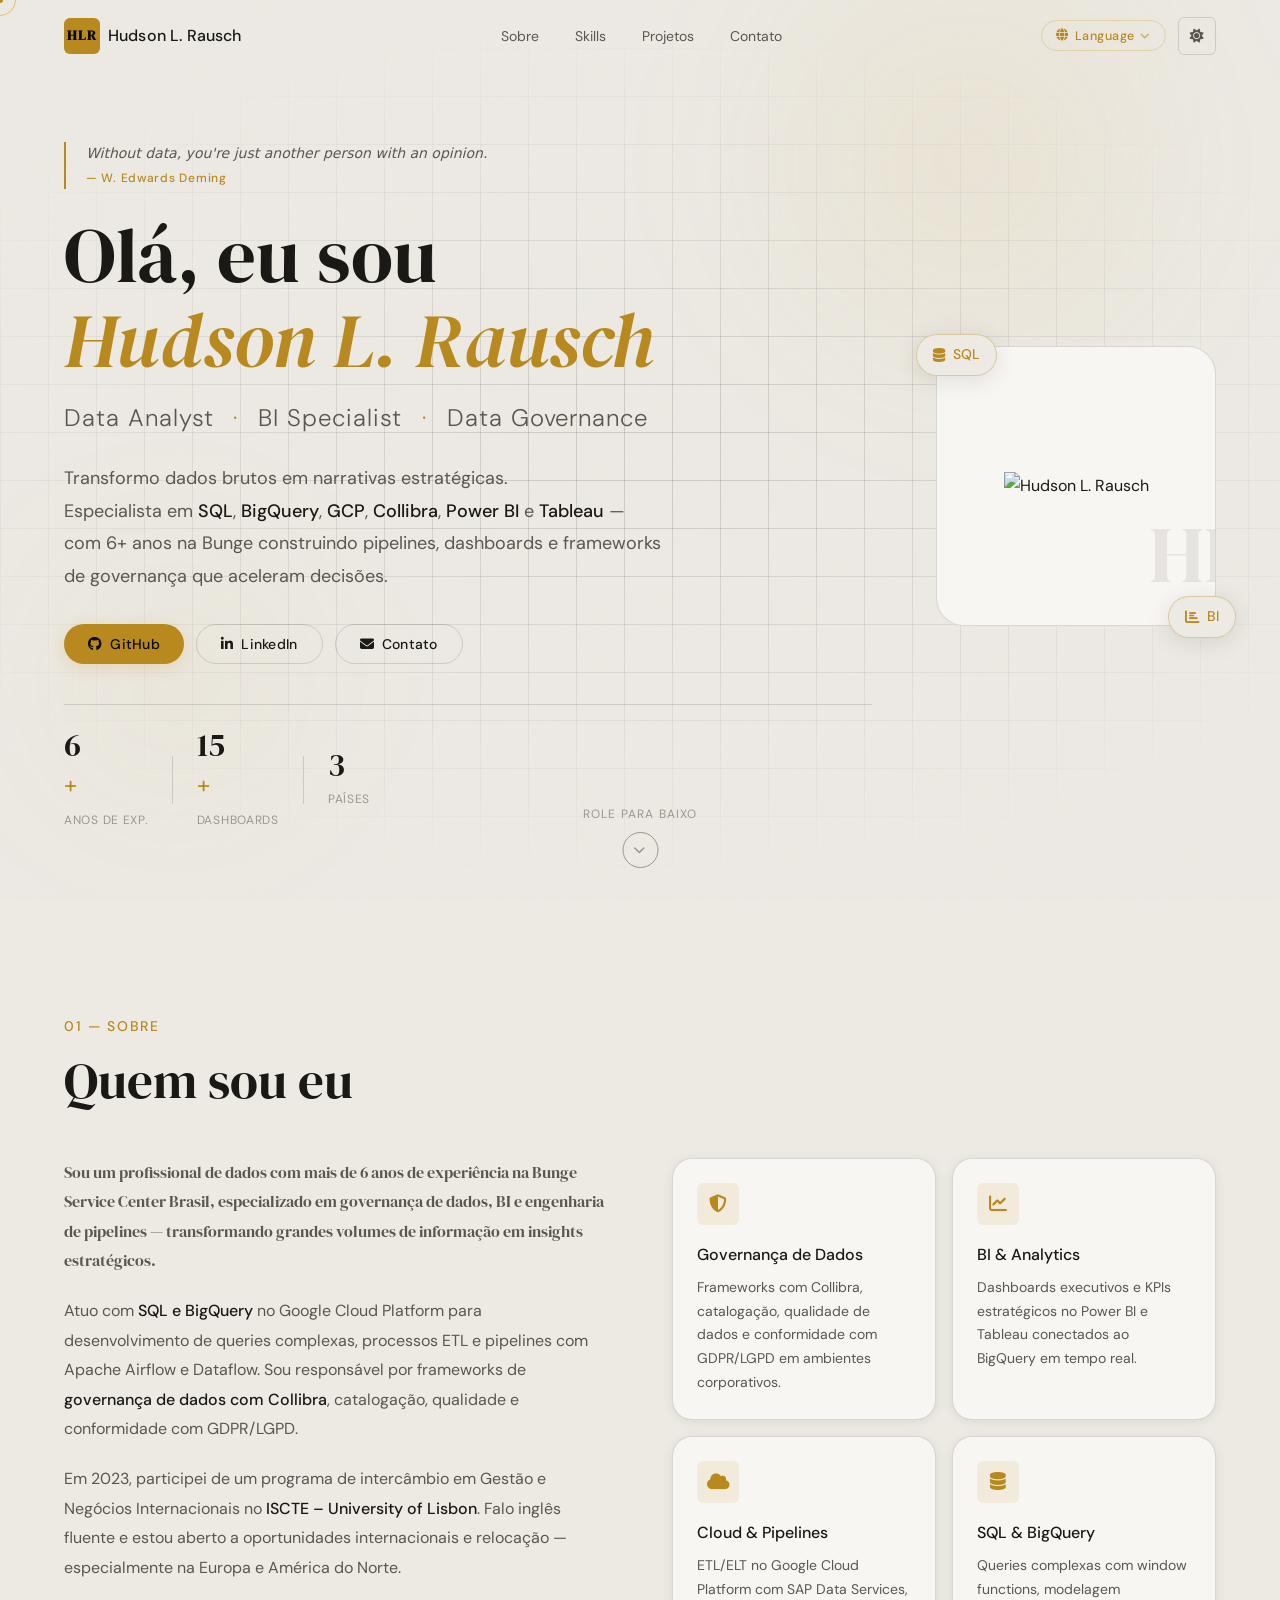
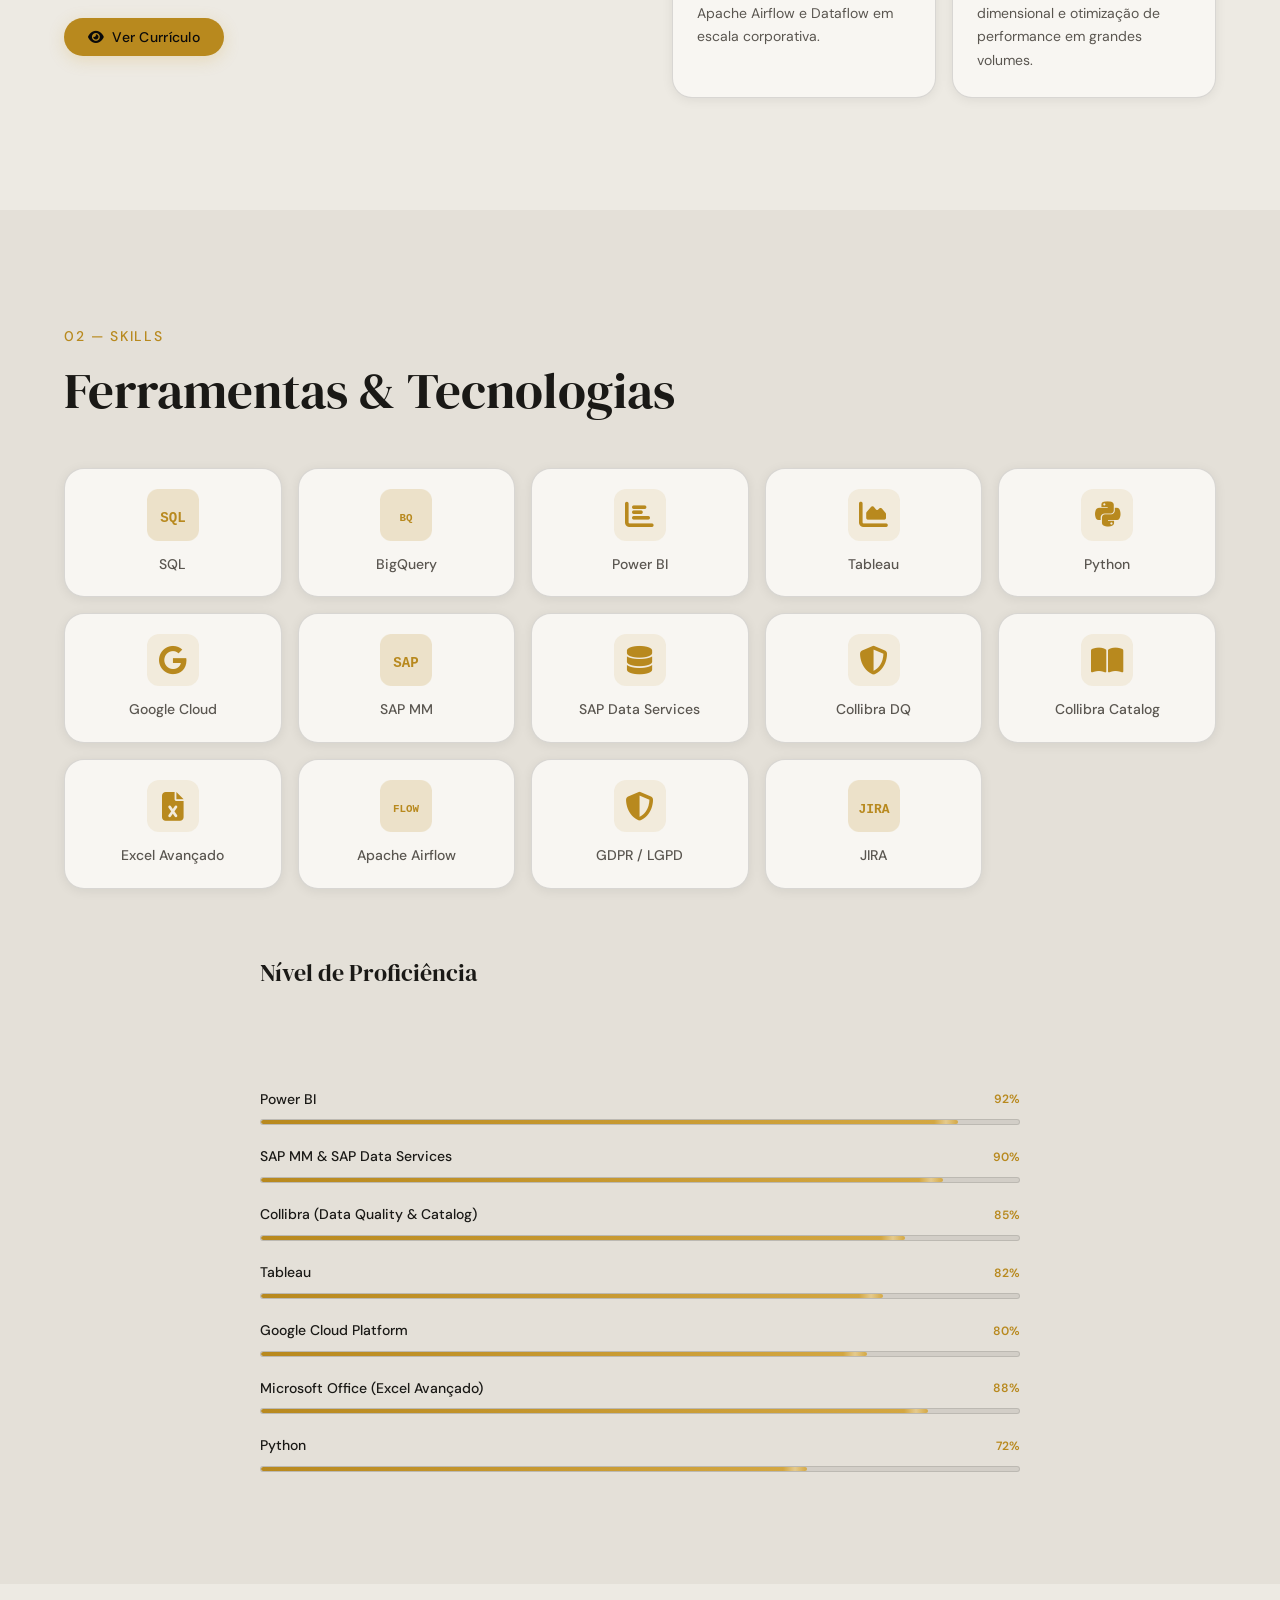
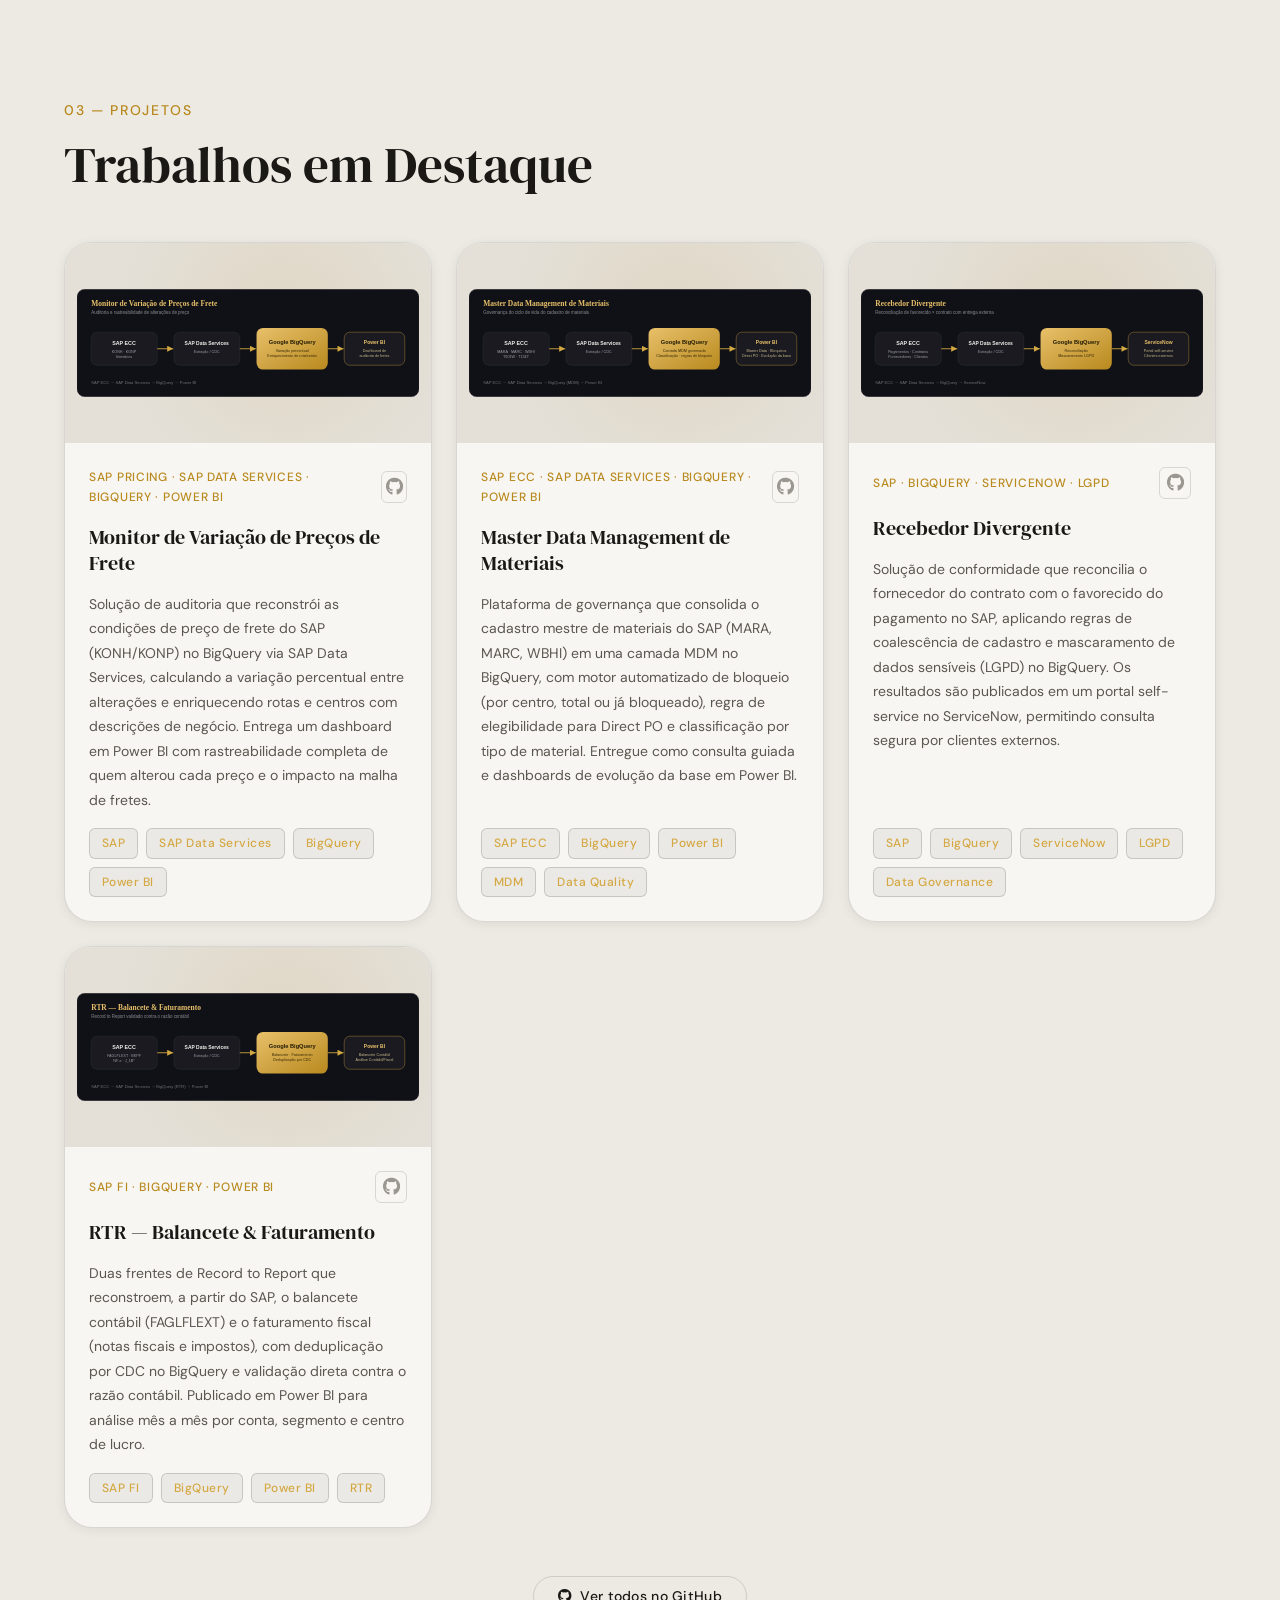
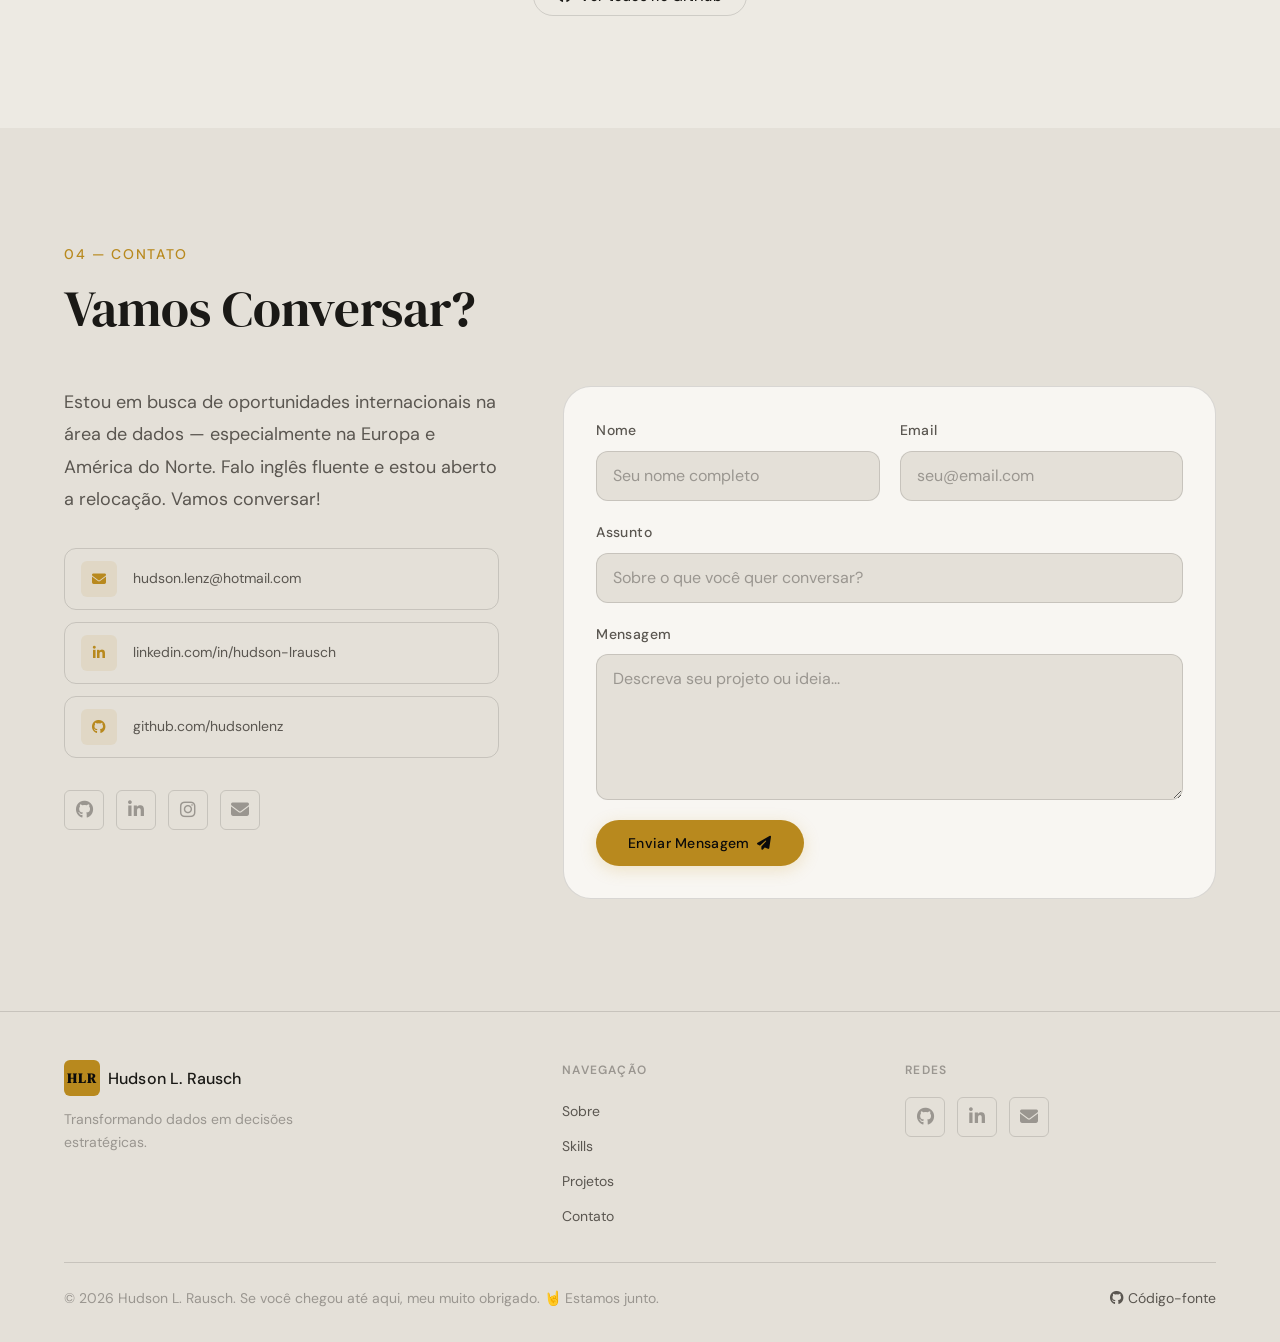
==== commit ac05737a: "Update index.html" ====
--- a/index.html
+++ b/index.html
@@ -533,10 +533,9 @@
         <article class="project-card reveal-item" data-lightbox data-img="img/flow-fretes.svg" data-title="Monitor de Variação de Preços de Frete" data-github="https://github.com/hudsonlenz" aria-label="Projeto: Monitor de Variação de Preços de Frete">
           <div class="project-card-inner">
             <div class="project-preview" aria-hidden="true">
-              <div class="project-preview-icon">
-                <i class="fas fa-truck"></i>
-              </div>
               <div class="project-preview-bg"></div>
+              <img class="project-preview-img" src="img/flow-fretes.svg" alt="" loading="lazy" />
+              <span class="project-preview-expand"><i class="fas fa-up-right-and-down-left-from-center" aria-hidden="true"></i></span>
             </div>
 
             <div class="project-content">
@@ -560,6 +559,82 @@
                 <span class="tag">BigQuery</span>
                 <span class="tag">Power BI</span>
               </div>
+
+              <template class="project-details">
+            <div class="lb-section">
+              <p class="lb-section-title">O desafio</p>
+              <div class="lb-grid">
+                <div class="lb-chip">
+                  <h4>Rastreabilidade limitada</h4>
+                  <p>Sem visão consolidada de preço anterior, preço atual, diferença e responsável por cada mudança.</p>
+                </div>
+                <div class="lb-chip">
+                  <h4>Códigos sem contexto</h4>
+                  <p>Rotas e centros representados apenas por códigos técnicos, sem descrição de itinerário e filial.</p>
+                </div>
+                <div class="lb-chip">
+                  <h4>Baixa visibilidade</h4>
+                  <p>Ausência de indicadores para auditar aumentos, reduções e o compliance contratual dos fretes.</p>
+                </div>
+              </div>
+            </div>
+
+            <div class="lb-section">
+              <p class="lb-section-title">Fontes SAP</p>
+              <div class="lb-grid">
+                <div class="lb-source">
+                  <span class="lb-code">KONH</span>
+                  <h4>Cabeçalho da condição</h4>
+                  <p>Usuário, datas, chaves de aplicação, validade e VAKEY.</p>
+                </div>
+                <div class="lb-source">
+                  <span class="lb-code">KONP</span>
+                  <h4>Itens da condição</h4>
+                  <p>Valor, moeda, unidade de preço e de medida.</p>
+                </div>
+                <div class="lb-source">
+                  <span class="lb-code">ZGLVTBLP500_ITEM</span>
+                  <h4>Alterações de frete</h4>
+                  <p>Chave, vigência, condição, diferença e valor.</p>
+                </div>
+                <div class="lb-source">
+                  <span class="lb-code">Itinerários</span>
+                  <h4>Descrição de rota</h4>
+                  <p>Relaciona ROUTE e a descrição amigável.</p>
+                </div>
+              </div>
+            </div>
+
+            <div class="lb-section">
+              <p class="lb-section-title">Regras de negócio</p>
+              <div class="lb-rules">
+                <div class="lb-rule">
+                  <div>
+                    <p class="lb-rule-title">Última versão</p>
+                    <p>MAX(AEDATTM) por chave para isolar a versão mais recente da alteração.</p>
+                  </div>
+                </div>
+                <div class="lb-rule">
+                  <div>
+                    <p class="lb-rule-title">Integração das fontes</p>
+                    <p>Junções entre alteração, KONH, KONP e itinerários.</p>
+                  </div>
+                </div>
+                <div class="lb-rule">
+                  <div>
+                    <p class="lb-rule-title">Variação percentual</p>
+                    <p>Comparação entre o valor da alteração e o valor anterior.</p>
+                  </div>
+                </div>
+                <div class="lb-rule">
+                  <div>
+                    <p class="lb-rule-title">Enriquecimento</p>
+                    <p>Mapeamento do prefixo em filial, centro, grupo e rota.</p>
+                  </div>
+                </div>
+              </div>
+            </div>
+              </template>
             </div>
           </div>
         </article>
@@ -568,10 +643,9 @@
         <article class="project-card reveal-item" data-lightbox data-img="img/flow-materiais.svg" data-title="Master Data Management de Materiais" data-github="https://github.com/hudsonlenz" aria-label="Projeto: Master Data Management de Materiais">
           <div class="project-card-inner">
             <div class="project-preview" aria-hidden="true">
-              <div class="project-preview-icon">
-                <i class="fas fa-database"></i>
-              </div>
               <div class="project-preview-bg"></div>
+              <img class="project-preview-img" src="img/flow-materiais.svg" alt="" loading="lazy" />
+              <span class="project-preview-expand"><i class="fas fa-up-right-and-down-left-from-center" aria-hidden="true"></i></span>
             </div>
 
             <div class="project-content">
@@ -596,6 +670,82 @@
                 <span class="tag">MDM</span>
                 <span class="tag">Data Quality</span>
               </div>
+
+              <template class="project-details">
+            <div class="lb-section">
+              <p class="lb-section-title">O desafio</p>
+              <div class="lb-grid">
+                <div class="lb-chip">
+                  <h4>Consulta descentralizada</h4>
+                  <p>Dificuldade em localizar materiais indiretos e identificar itens elegíveis para Direct PO.</p>
+                </div>
+                <div class="lb-chip">
+                  <h4>Base sem saneamento</h4>
+                  <p>Muitos materiais sem movimentação e sem regra automatizada de bloqueio total ou por centro.</p>
+                </div>
+                <div class="lb-chip">
+                  <h4>Baixa visibilidade</h4>
+                  <p>Ausência de indicadores sobre status e evolução histórica da base de materiais.</p>
+                </div>
+              </div>
+            </div>
+
+            <div class="lb-section">
+              <p class="lb-section-title">Fontes SAP</p>
+              <div class="lb-grid">
+                <div class="lb-source">
+                  <span class="lb-code">MARA</span>
+                  <h4>Cadastro global</h4>
+                  <p>Data de criação, categoria e descrições do material.</p>
+                </div>
+                <div class="lb-source">
+                  <span class="lb-code">MARC</span>
+                  <h4>Dados por centro</h4>
+                  <p>Status, NCM, planejamento e controle de estoque.</p>
+                </div>
+                <div class="lb-source">
+                  <span class="lb-code">WBHI</span>
+                  <h4>Contratos de venda</h4>
+                  <p>Contratos ativos e última utilização comercial.</p>
+                </div>
+                <div class="lb-source">
+                  <span class="lb-code">T001W · T134T · T604F</span>
+                  <h4>Estruturas &amp; textos</h4>
+                  <p>Filial, país, categoria, NCM e grupo de mercadoria.</p>
+                </div>
+              </div>
+            </div>
+
+            <div class="lb-section">
+              <p class="lb-section-title">Regras de negócio</p>
+              <div class="lb-rules">
+                <div class="lb-rule">
+                  <div>
+                    <p class="lb-rule-title">Classificação</p>
+                    <p>Direto, Indireto e Fiscal/Serviços a partir das categorias MTART.</p>
+                  </div>
+                </div>
+                <div class="lb-rule">
+                  <div>
+                    <p class="lb-rule-title">Elegibilidade Direct PO</p>
+                    <p>Material ZFAD ou ZFMR com contrato marcado como elegível.</p>
+                  </div>
+                </div>
+                <div class="lb-rule">
+                  <div>
+                    <p class="lb-rule-title">Motor de bloqueio</p>
+                    <p>Não Bloquear, Por Centro, Total ou Já Bloqueado, por estoque e movimentação.</p>
+                  </div>
+                </div>
+                <div class="lb-rule">
+                  <div>
+                    <p class="lb-rule-title">Priorização</p>
+                    <p>Alta, Média e Baixa pela última data válida de utilização.</p>
+                  </div>
+                </div>
+              </div>
+            </div>
+              </template>
             </div>
           </div>
         </article>
@@ -604,10 +754,9 @@
         <article class="project-card reveal-item" data-lightbox data-img="img/flow-recebedor.svg" data-title="Recebedor Divergente" data-github="https://github.com/hudsonlenz" aria-label="Projeto: Recebedor Divergente">
           <div class="project-card-inner">
             <div class="project-preview" aria-hidden="true">
-              <div class="project-preview-icon">
-                <i class="fas fa-shield-halved"></i>
-              </div>
               <div class="project-preview-bg"></div>
+              <img class="project-preview-img" src="img/flow-recebedor.svg" alt="" loading="lazy" />
+              <span class="project-preview-expand"><i class="fas fa-up-right-and-down-left-from-center" aria-hidden="true"></i></span>
             </div>
 
             <div class="project-content">
@@ -632,6 +781,87 @@
                 <span class="tag">LGPD</span>
                 <span class="tag">Data Governance</span>
               </div>
+
+              <template class="project-details">
+            <div class="lb-section">
+              <p class="lb-section-title">O desafio</p>
+              <div class="lb-grid">
+                <div class="lb-chip">
+                  <h4>Divergência de recebedor</h4>
+                  <p>Identificar pagamentos cujo favorecido difere do fornecedor do contrato comercial.</p>
+                </div>
+                <div class="lb-chip">
+                  <h4>Enriquecimento cadastral</h4>
+                  <p>Falta de nome, UF e material para dar contexto de negócio a cada divergência.</p>
+                </div>
+                <div class="lb-chip">
+                  <h4>Entrega externa segura</h4>
+                  <p>Exposição a clientes externos exigindo mascaramento e governança de dados sensíveis.</p>
+                </div>
+              </div>
+            </div>
+
+            <div class="lb-section">
+              <p class="lb-section-title">Fontes SAP</p>
+              <div class="lb-grid">
+                <div class="lb-source">
+                  <span class="lb-code">YTRGL_PAY_POSIT</span>
+                  <h4>Posições de pagamento</h4>
+                  <p>Contrato, documento, fornecedor, favorecido e status.</p>
+                </div>
+                <div class="lb-source">
+                  <span class="lb-code">WBHI</span>
+                  <h4>Contrato comercial</h4>
+                  <p>Vínculo entre contrato e material negociado.</p>
+                </div>
+                <div class="lb-source">
+                  <span class="lb-code">LFA1</span>
+                  <h4>Fornecedor</h4>
+                  <p>Nome, UF e base de CNPJ do fornecedor.</p>
+                </div>
+                <div class="lb-source">
+                  <span class="lb-code">KNA1</span>
+                  <h4>Cliente</h4>
+                  <p>Nome e UF para favorecidos que são clientes.</p>
+                </div>
+                <div class="lb-source">
+                  <span class="lb-code">MAKT</span>
+                  <h4>Texto do material</h4>
+                  <p>Descrição no idioma P, deduplicada por CDC.</p>
+                </div>
+              </div>
+            </div>
+
+            <div class="lb-section">
+              <p class="lb-section-title">Regras de negócio</p>
+              <div class="lb-rules">
+                <div class="lb-rule">
+                  <div>
+                    <p class="lb-rule-title">Reconciliação</p>
+                    <p>JOIN entre pagamento, contrato, fornecedor e favorecido.</p>
+                  </div>
+                </div>
+                <div class="lb-rule">
+                  <div>
+                    <p class="lb-rule-title">Recebedor divergente</p>
+                    <p>Escopo por empresa, tipo, subtipo e status, com favorecido preenchido.</p>
+                  </div>
+                </div>
+                <div class="lb-rule">
+                  <div>
+                    <p class="lb-rule-title">Coalescência</p>
+                    <p>Resolve nome, código e UF a partir de LFA1 ou KNA1.</p>
+                  </div>
+                </div>
+                <div class="lb-rule">
+                  <div>
+                    <p class="lb-rule-title">Mascaramento (LGPD)</p>
+                    <p>Exposição apenas da base do CNPJ do favorecido.</p>
+                  </div>
+                </div>
+              </div>
+            </div>
+              </template>
             </div>
           </div>
         </article>
@@ -640,10 +870,9 @@
         <article class="project-card reveal-item" data-lightbox data-img="img/flow-rtr.svg" data-title="RTR — Balancete &amp; Faturamento" data-github="https://github.com/hudsonlenz" aria-label="Projeto: RTR Balancete e Faturamento">
           <div class="project-card-inner">
             <div class="project-preview" aria-hidden="true">
-              <div class="project-preview-icon">
-                <i class="fas fa-calculator"></i>
-              </div>
               <div class="project-preview-bg"></div>
+              <img class="project-preview-img" src="img/flow-rtr.svg" alt="" loading="lazy" />
+              <span class="project-preview-expand"><i class="fas fa-up-right-and-down-left-from-center" aria-hidden="true"></i></span>
             </div>
 
             <div class="project-content">
@@ -667,6 +896,60 @@
                 <span class="tag">Power BI</span>
                 <span class="tag">RTR</span>
               </div>
+
+              <template class="project-details">
+            <div class="lb-section">
+              <p class="lb-section-title">Frentes do projeto</p>
+              <div class="lb-grid">
+                <div class="lb-front">
+                  <h4>Frente 01 · Balancete Contábil</h4>
+                  <p>Recriação do balancete SAP (ZSGCTB0091) a partir da FAGLFLEXT, com saldo anterior, movimento e acumulado por conta, segmento e centro de lucro.</p>
+                  <ul>
+                    <li>Deduplicação CDC por chave contábil</li>
+                    <li>Fórmulas HSLVT, HSL05 e HSLVT+HSL05</li>
+                    <li>Visão mês a mês</li>
+                    <li>Conta report Hyperion</li>
+                  </ul>
+                </div>
+                <div class="lb-front">
+                  <h4>Frente 02 · Faturamento Fiscal</h4>
+                  <p>Pipeline de 4 passos que une base contábil, notas fiscais e impostos, entregando o relatório de volume contábil.</p>
+                  <ul>
+                    <li>1. Base contábil — BKPF + FAGLFLEXA</li>
+                    <li>2. Notas fiscais — J_1BNFDOC + LIN</li>
+                    <li>3. Contábil + NF + impostos — J_1BNFSTX</li>
+                    <li>4. Dimensões + relatório final (cliente, material, centro)</li>
+                  </ul>
+                </div>
+              </div>
+            </div>
+
+            <div class="lb-section">
+              <p class="lb-section-title">Fontes SAP</p>
+              <div class="lb-grid">
+                <div class="lb-source">
+                  <span class="lb-code">FAGLFLEXT</span>
+                  <h4>Razão contábil</h4>
+                  <p>Saldo anterior, movimento e acumulado por conta e segmento.</p>
+                </div>
+                <div class="lb-source">
+                  <span class="lb-code">BKPF</span>
+                  <h4>Documentos contábeis</h4>
+                  <p>Base para o cruzamento com notas fiscais.</p>
+                </div>
+                <div class="lb-source">
+                  <span class="lb-code">J_1BNFDOC</span>
+                  <h4>Notas fiscais</h4>
+                  <p>Chave de acesso e dados do documento fiscal.</p>
+                </div>
+                <div class="lb-source">
+                  <span class="lb-code">J_1BNFSTX</span>
+                  <h4>Impostos por NF</h4>
+                  <p>ICMS, IPI, PIS/COFINS agrupados por segmento.</p>
+                </div>
+              </div>
+            </div>
+              </template>
             </div>
           </div>
         </article>
@@ -852,15 +1135,20 @@
       <button class="lightbox-close" id="lightbox-close" aria-label="Fechar">
         <i class="fas fa-times" aria-hidden="true"></i>
       </button>
-      <div class="lightbox-image-wrap">
-        <img class="lightbox-img" id="lightbox-img" src="" alt="" />
-      </div>
-      <div class="lightbox-footer">
-        <p class="lightbox-title" id="lightbox-title"></p>
-        <a class="lightbox-github-link" id="lightbox-github-link" href="#" target="_blank" rel="noopener noreferrer" aria-label="Ver no GitHub">
-          <i class="fab fa-github" aria-hidden="true"></i>
-          Ver no GitHub
-        </a>
+
+      <div class="lightbox-scroll">
+        <div class="lightbox-image-wrap">
+          <img class="lightbox-img" id="lightbox-img" src="" alt="" />
+        </div>
+        <div class="lightbox-footer">
+          <p class="lightbox-title" id="lightbox-title"></p>
+          <a class="lightbox-github-link" id="lightbox-github-link" href="#" target="_blank" rel="noopener noreferrer" aria-label="Ver no GitHub">
+            <i class="fab fa-github" aria-hidden="true"></i>
+            Ver no GitHub
+          </a>
+        </div>
+
+        <div class="lightbox-details" id="lightbox-details"></div>
       </div>
     </div>
   </div>
--- a/style.css
+++ b/style.css
@@ -1248,7 +1248,7 @@
 /* Preview visual */
 .project-preview {
   position: relative;
-  height: 160px;
+  height: 200px;
   overflow: hidden;
   background-color: var(--bg-secondary);
 }
@@ -1273,6 +1273,44 @@
 .project-card:hover .project-preview-icon {
   opacity: 0.28;
   transform: scale(1.1) rotate(-5deg);
+}
+
+/* Preview com imagem real (fluxograma/diagrama), clicável via [data-lightbox] no card */
+.project-preview-img {
+  position: absolute;
+  inset: 0;
+  width: 100%;
+  height: 100%;
+  object-fit: contain;
+  padding: var(--space-3);
+  cursor: pointer;
+  transition: transform var(--transition-spring);
+}
+.project-card:hover .project-preview-img {
+  transform: scale(1.035);
+}
+.project-preview-expand {
+  position: absolute;
+  top: var(--space-3);
+  right: var(--space-3);
+  width: 30px;
+  height: 30px;
+  display: flex;
+  align-items: center;
+  justify-content: center;
+  border-radius: var(--radius-full);
+  background: rgba(10, 10, 11, 0.6);
+  border: 1px solid var(--border-accent);
+  color: var(--accent-light);
+  font-size: 12px;
+  opacity: 0;
+  transform: translateY(-4px);
+  pointer-events: none;
+  transition: opacity var(--transition-base), transform var(--transition-base);
+}
+.project-card:hover .project-preview-expand {
+  opacity: 1;
+  transform: translateY(0);
 }
 
 /* Conteúdo do card */
@@ -1804,6 +1842,7 @@
   position: relative;
   z-index: 1;
   max-width: 900px;
+  max-height: 88vh;
   width: 100%;
   background: var(--bg-secondary);
   border: 1px solid var(--border-accent);
@@ -1811,6 +1850,12 @@
   overflow: hidden;
   box-shadow: var(--shadow-lg);
   animation: lightbox-in 0.28s cubic-bezier(0.34, 1.56, 0.64, 1) both;
+}
+
+.lightbox-scroll {
+  max-height: 88vh;
+  overflow-y: auto;
+  overscroll-behavior: contain;
 }
 
 @keyframes lightbox-in {
@@ -1890,6 +1935,112 @@
 }
 .lightbox-github-link:hover { opacity: 0.75; }
 
+/* Detalhes extras do projeto dentro do lightbox */
+.lightbox-details {
+  display: flex;
+  flex-direction: column;
+  gap: var(--space-6);
+  padding: 0 var(--space-6) var(--space-6);
+}
+.lightbox-details:empty { display: none; }
+
+.lb-section-title {
+  font-family: var(--font-display);
+  font-size: var(--fs-md);
+  font-weight: 400;
+  color: var(--accent-light);
+  margin-bottom: var(--space-3);
+}
+
+.lb-grid {
+  display: grid;
+  grid-template-columns: repeat(auto-fit, minmax(190px, 1fr));
+  gap: var(--space-3);
+}
+
+.lb-chip, .lb-source, .lb-front {
+  background-color: var(--bg-card);
+  border: 1px solid var(--border);
+  border-radius: var(--radius-md);
+  padding: var(--space-4);
+}
+.lb-chip h4, .lb-source h4, .lb-front h4 {
+  font-size: var(--fs-sm);
+  font-weight: 600;
+  color: var(--text-primary);
+  margin-bottom: var(--space-1);
+}
+.lb-chip p, .lb-source p, .lb-front p {
+  font-size: var(--fs-xs);
+  line-height: 1.6;
+  color: var(--text-secondary);
+}
+
+.lb-code {
+  display: inline-block;
+  font-family: 'Courier New', Consolas, monospace;
+  font-size: var(--fs-xs);
+  color: var(--accent);
+  background-color: var(--accent-dim);
+  padding: 2px 8px;
+  border-radius: var(--radius-sm);
+  margin-bottom: var(--space-2);
+}
+
+.lb-rules {
+  display: flex;
+  flex-direction: column;
+  gap: var(--space-3);
+}
+.lb-rule {
+  padding-left: var(--space-5);
+  position: relative;
+}
+.lb-rule::before {
+  content: "▹";
+  position: absolute;
+  left: 0;
+  top: 1px;
+  color: var(--accent);
+  font-weight: 700;
+}
+.lb-rule-title {
+  font-size: var(--fs-sm);
+  font-weight: 600;
+  color: var(--text-primary);
+  margin-bottom: 2px;
+}
+.lb-rule p {
+  font-size: var(--fs-xs);
+  line-height: 1.6;
+  color: var(--text-secondary);
+}
+
+.lb-front ul {
+  list-style: none;
+  margin: var(--space-3) 0 0;
+  padding: 0;
+  display: flex;
+  flex-direction: column;
+  gap: var(--space-1);
+}
+.lb-front li {
+  font-size: var(--fs-xs);
+  color: var(--text-secondary);
+  padding-left: var(--space-3);
+  position: relative;
+}
+.lb-front li::before {
+  content: "–";
+  position: absolute;
+  left: 0;
+  color: var(--accent);
+}
+
+@media (max-width: 600px) {
+  .lightbox-details { padding: 0 var(--space-4) var(--space-4); }
+}
+
 /* Botão de ampliar */
 .project-cta[data-lightbox] { cursor: pointer; background: none; border: none; text-align: left; font-family: inherit; }
 .project-cta[data-lightbox] i { transition: transform var(--transition-spring); }
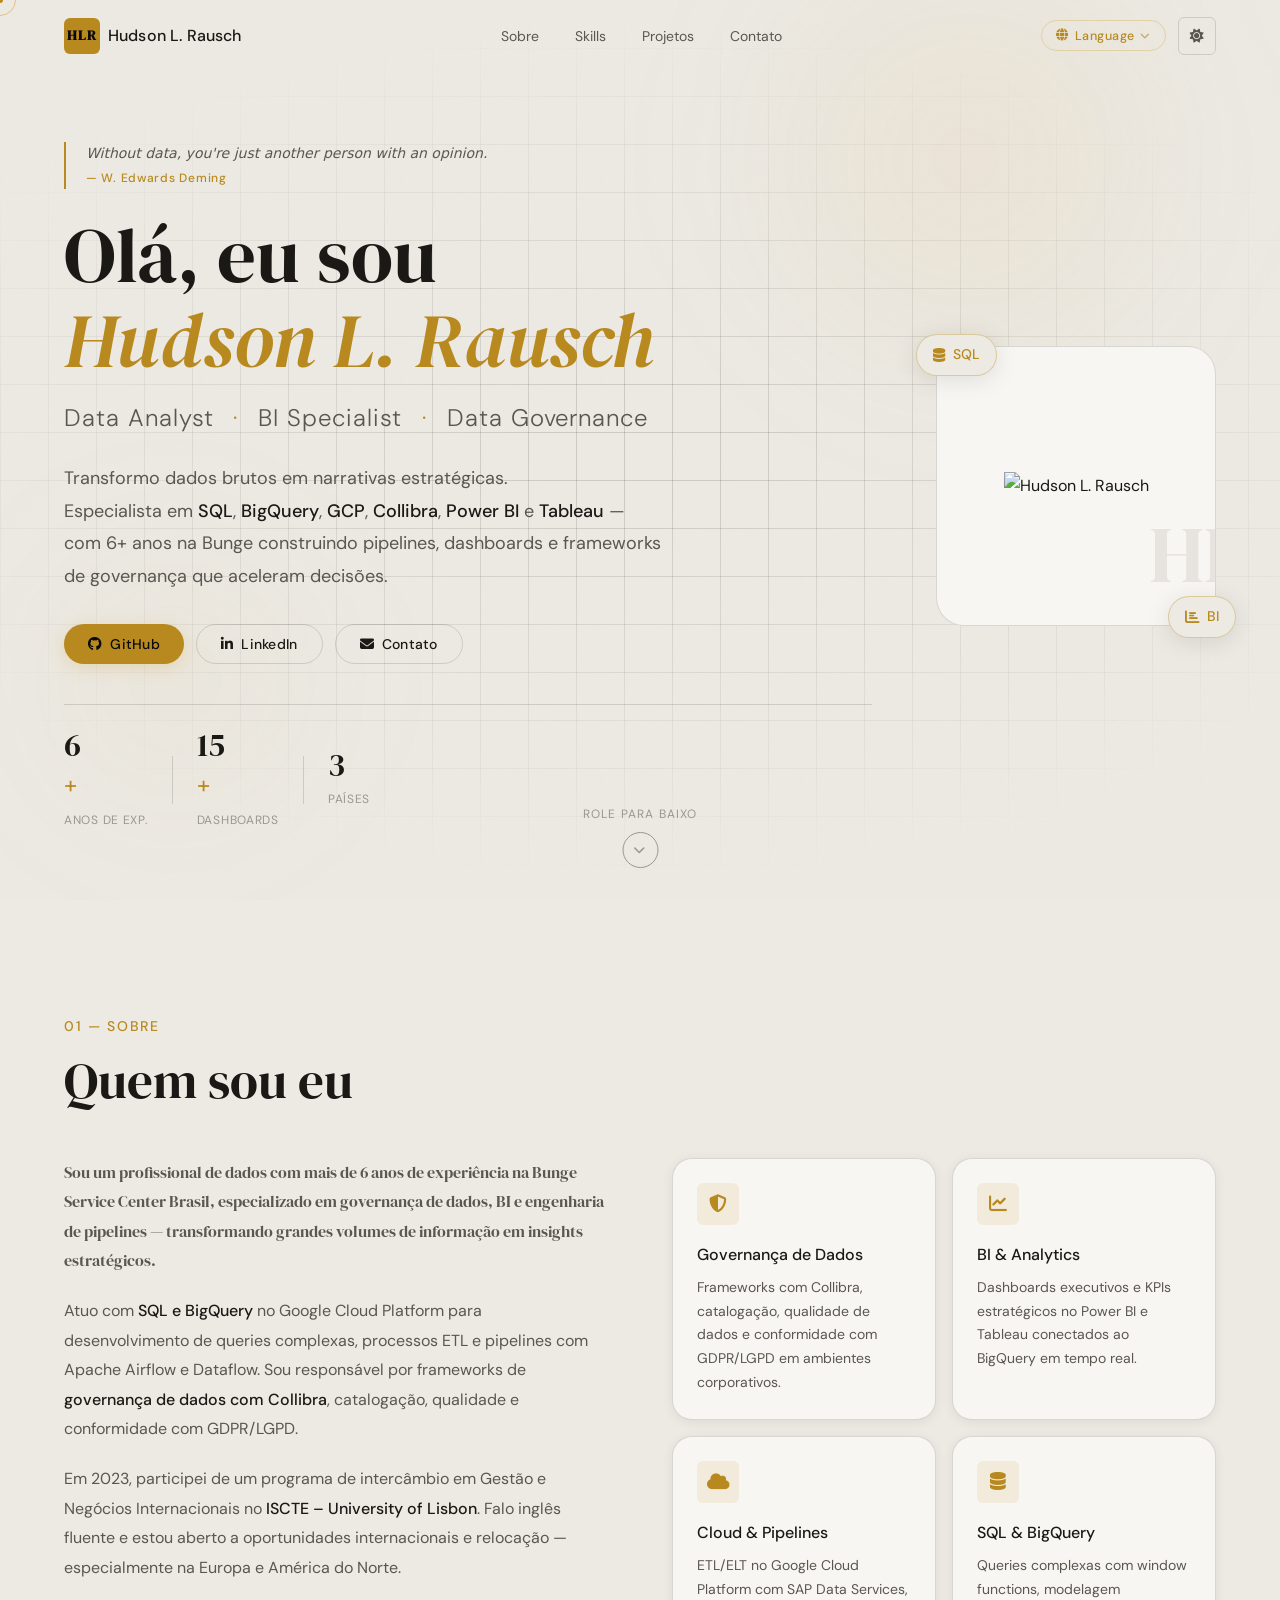
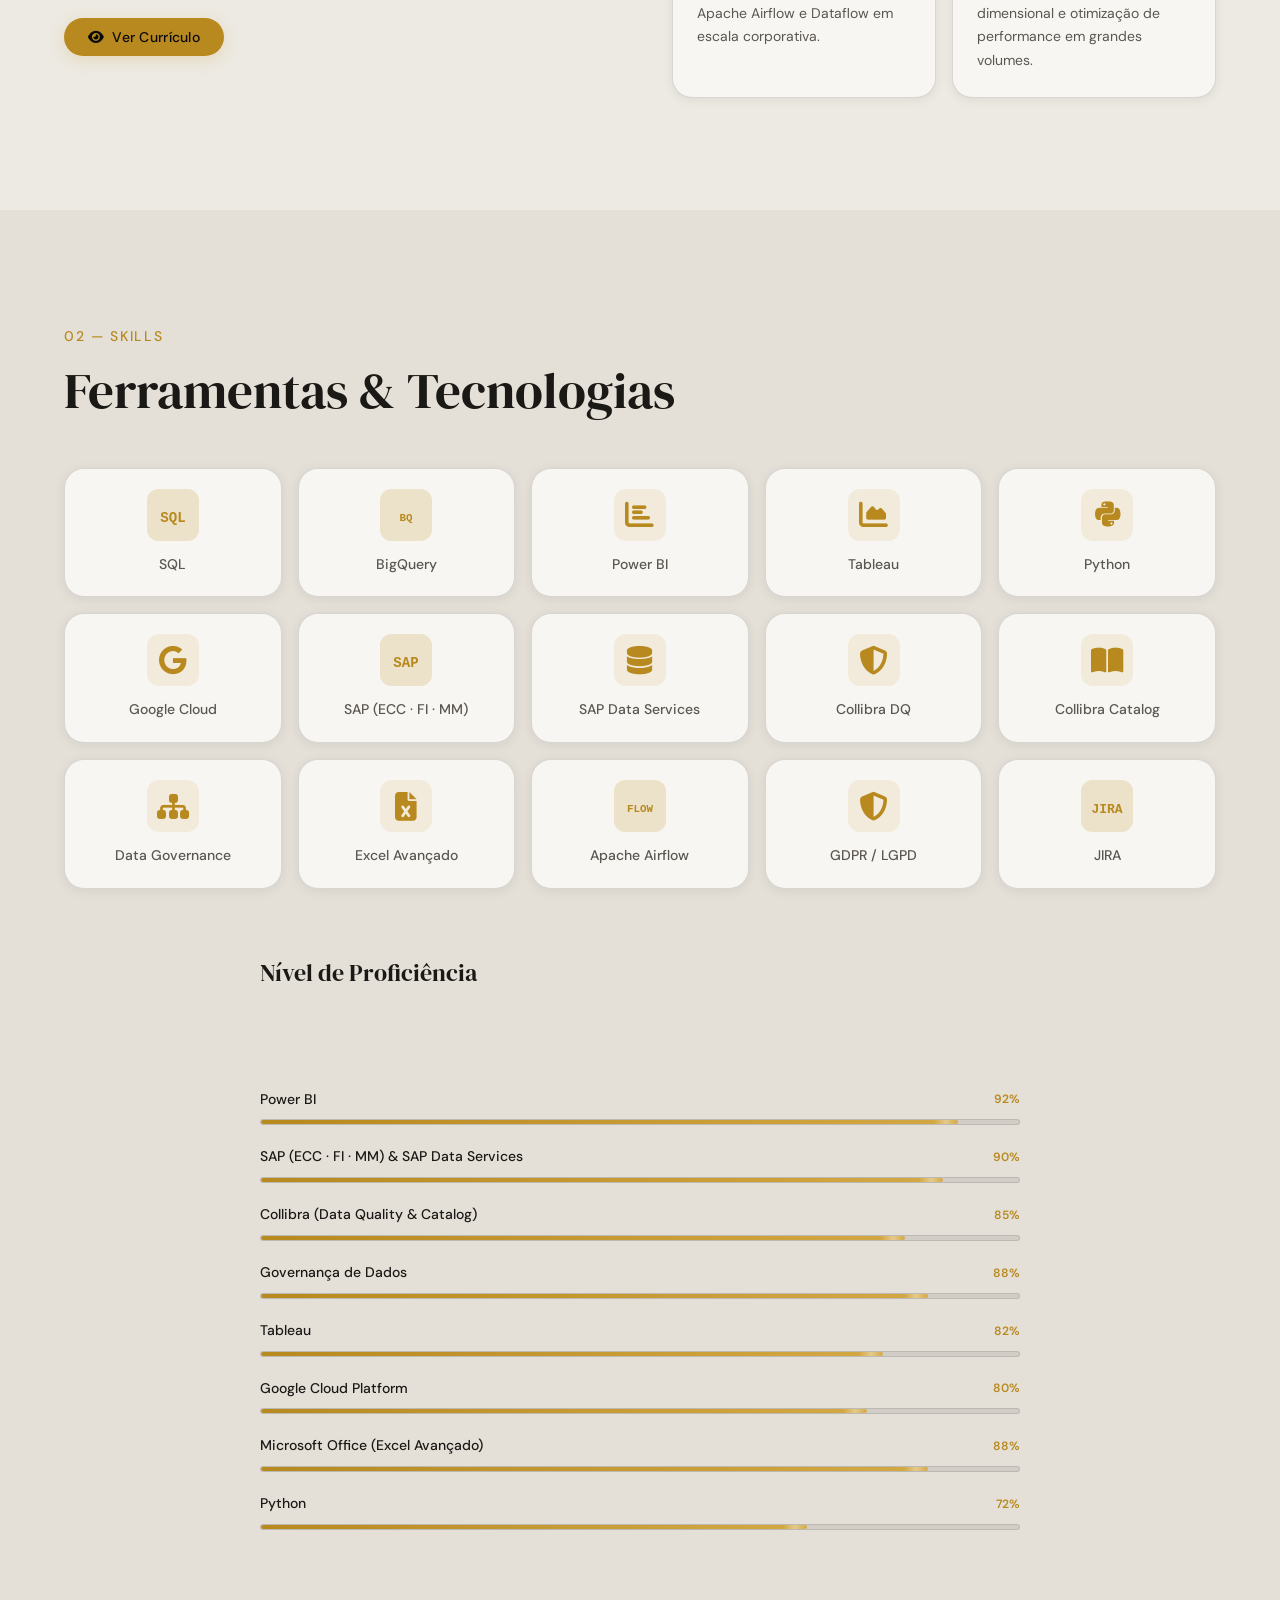
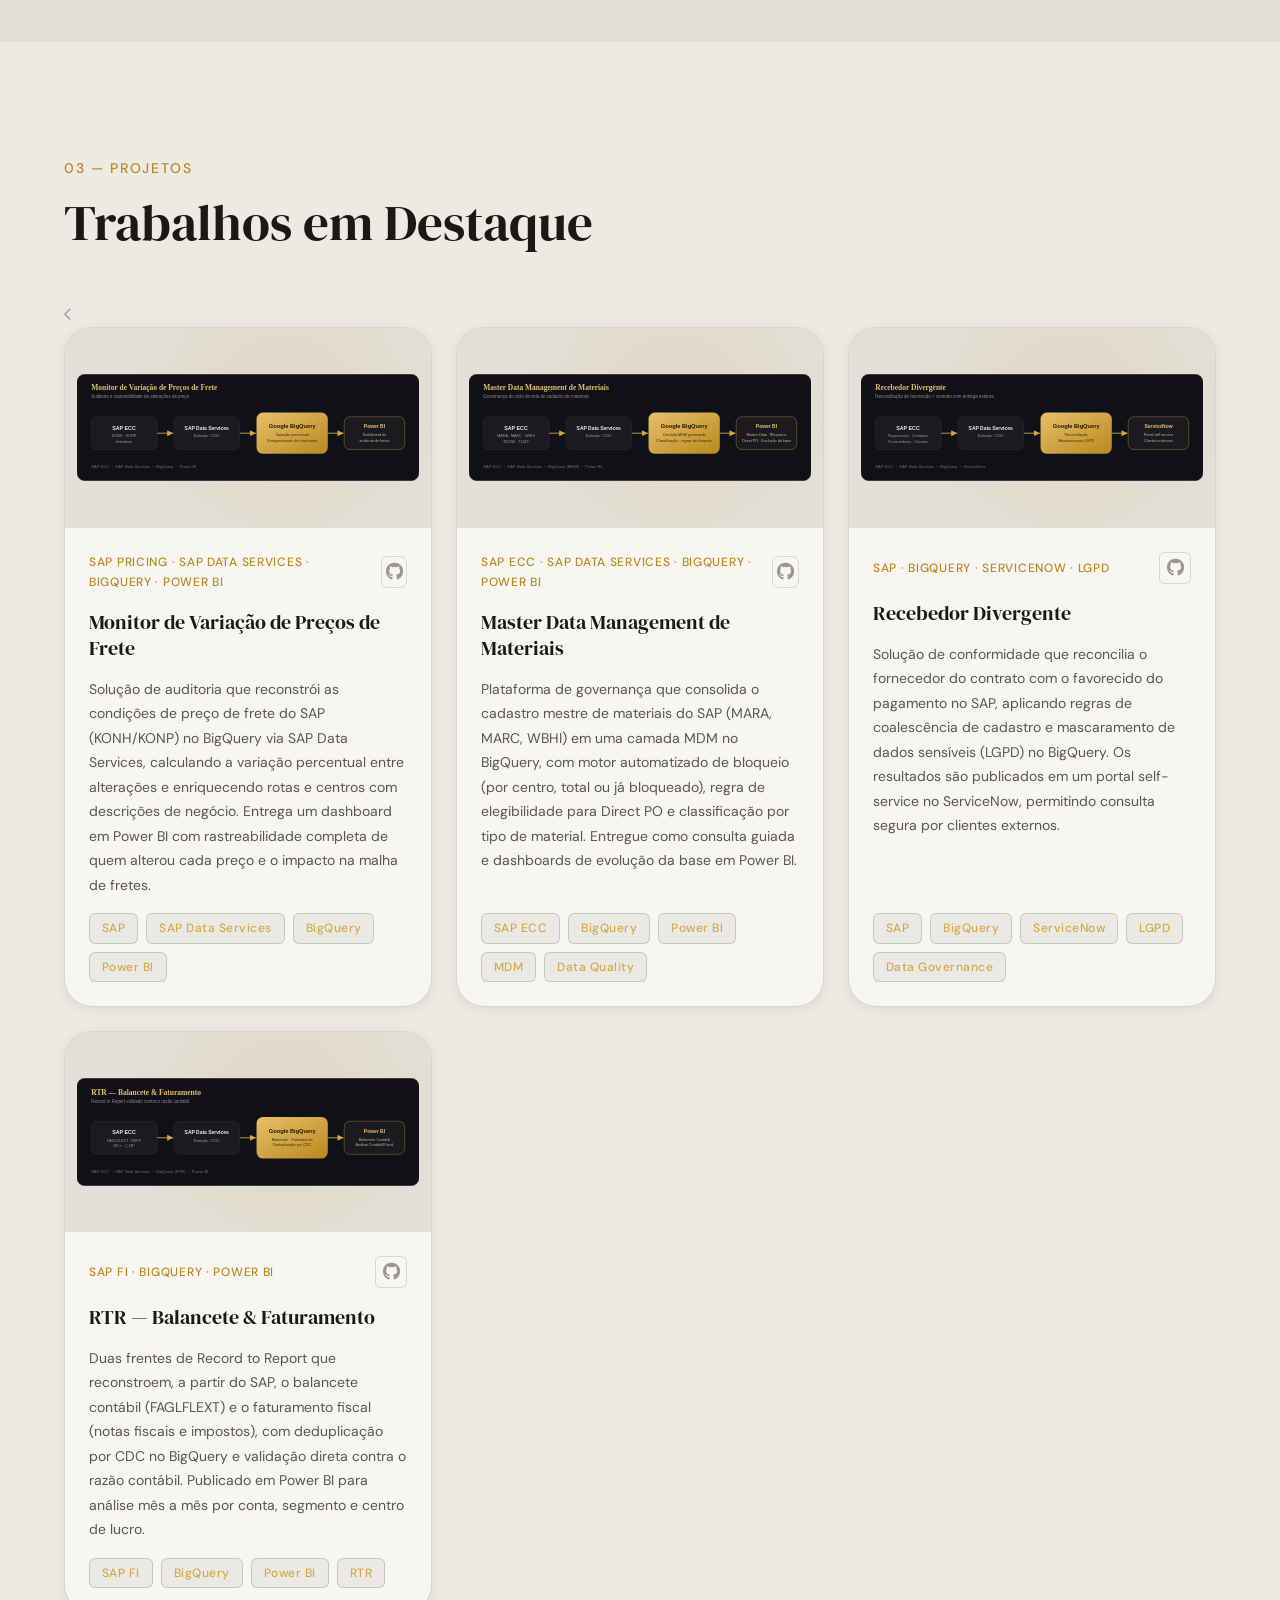
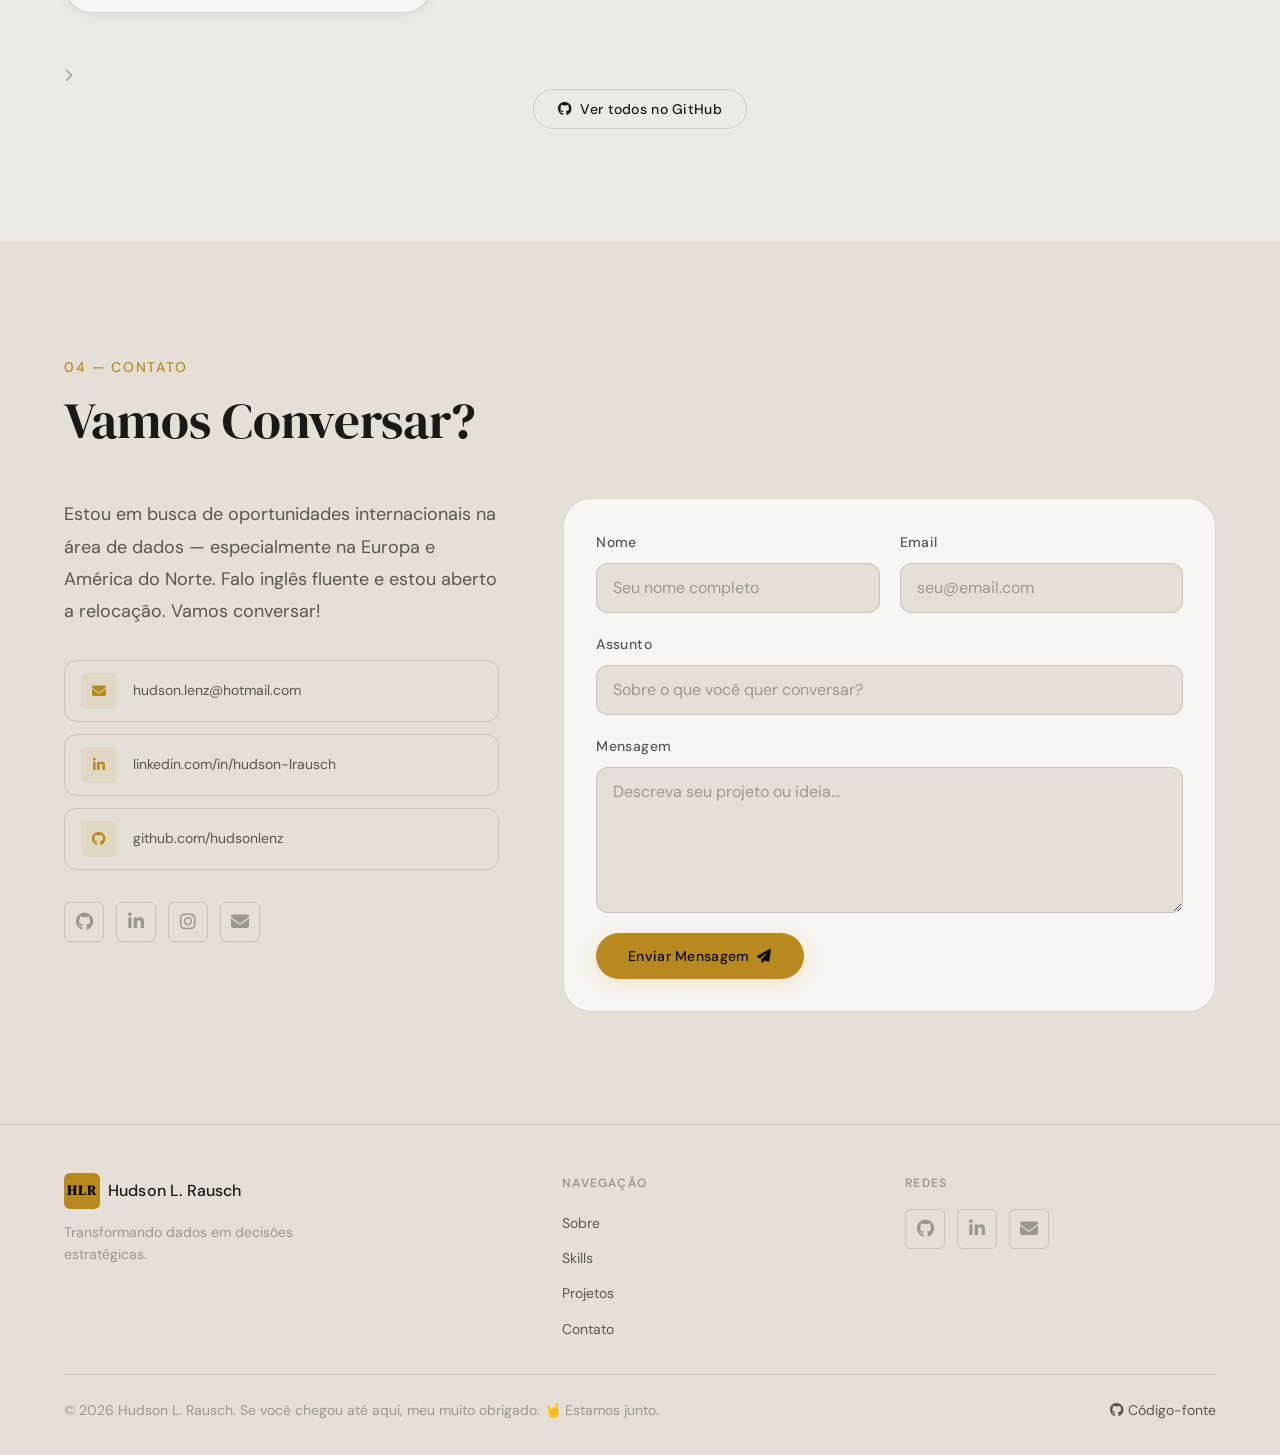
==== commit 9e8ae4d1: "Update index.html" ====
--- a/index.html
+++ b/index.html
@@ -367,7 +367,7 @@
               <text x="50%" y="56%" text-anchor="middle" dominant-baseline="middle" font-size="13" font-weight="700" fill="currentColor" font-family="monospace">SAP</text>
             </svg>
           </div>
-          <span class="skill-icon-label">SAP MM</span>
+          <span class="skill-icon-label">SAP (ECC · FI · MM)</span>
         </div>
 
         <div class="skill-icon-card">
@@ -389,6 +389,13 @@
             <i class="fas fa-book-open" style="font-size:1.8rem"></i>
           </div>
           <span class="skill-icon-label">Collibra Catalog</span>
+        </div>
+
+        <div class="skill-icon-card">
+          <div class="skill-icon-wrap" aria-hidden="true">
+            <i class="fas fa-sitemap" style="font-size:1.8rem"></i>
+          </div>
+          <span class="skill-icon-label">Data Governance</span>
         </div>
 
         <div class="skill-icon-card">
@@ -453,7 +460,7 @@
 
         <div class="skill-bar-item reveal-item">
           <div class="skill-bar-header">
-            <span class="skill-bar-name">SAP MM & SAP Data Services</span>
+            <span class="skill-bar-name">SAP (ECC · FI · MM) & SAP Data Services</span>
             <span class="skill-bar-pct">90%</span>
           </div>
           <div class="skill-bar-track" role="progressbar" aria-valuenow="90" aria-valuemin="0" aria-valuemax="100" aria-label="SAP: 90%">
@@ -468,6 +475,16 @@
           </div>
           <div class="skill-bar-track" role="progressbar" aria-valuenow="85" aria-valuemin="0" aria-valuemax="100" aria-label="Collibra: 85%">
             <div class="skill-bar-fill" data-width="85"></div>
+          </div>
+        </div>
+
+        <div class="skill-bar-item reveal-item">
+          <div class="skill-bar-header">
+            <span class="skill-bar-name">Governança de Dados</span>
+            <span class="skill-bar-pct">88%</span>
+          </div>
+          <div class="skill-bar-track" role="progressbar" aria-valuenow="88" aria-valuemin="0" aria-valuemax="100" aria-label="Governança de Dados: 88%">
+            <div class="skill-bar-fill" data-width="88"></div>
           </div>
         </div>
 
@@ -526,8 +543,13 @@
         <h2 class="section-title">Trabalhos em Destaque</h2>
       </div>
 
-      <!-- Grid de projetos -->
-      <div class="projects-grid">
+      <!-- Carrossel de projetos -->
+      <div class="projects-carousel">
+        <button class="carousel-arrow prev" id="projectsPrev" type="button" aria-label="Projeto anterior">
+          <i class="fas fa-chevron-left" aria-hidden="true"></i>
+        </button>
+
+        <div class="projects-grid" id="projectsTrack">
 
         <!-- Projeto 1 -->
         <article class="project-card reveal-item" data-lightbox data-img="img/flow-fretes.svg" data-title="Monitor de Variação de Preços de Frete" data-github="https://github.com/hudsonlenz" aria-label="Projeto: Monitor de Variação de Preços de Frete">
@@ -560,7 +582,7 @@
                 <span class="tag">Power BI</span>
               </div>
 
-              <template class="project-details">
+              <div class="project-details" hidden>
             <div class="lb-section">
               <p class="lb-section-title">O desafio</p>
               <div class="lb-grid">
@@ -583,22 +605,18 @@
               <p class="lb-section-title">Fontes SAP</p>
               <div class="lb-grid">
                 <div class="lb-source">
-                  <span class="lb-code">KONH</span>
                   <h4>Cabeçalho da condição</h4>
                   <p>Usuário, datas, chaves de aplicação, validade e VAKEY.</p>
                 </div>
                 <div class="lb-source">
-                  <span class="lb-code">KONP</span>
                   <h4>Itens da condição</h4>
                   <p>Valor, moeda, unidade de preço e de medida.</p>
                 </div>
                 <div class="lb-source">
-                  <span class="lb-code">ZGLVTBLP500_ITEM</span>
                   <h4>Alterações de frete</h4>
                   <p>Chave, vigência, condição, diferença e valor.</p>
                 </div>
                 <div class="lb-source">
-                  <span class="lb-code">Itinerários</span>
                   <h4>Descrição de rota</h4>
                   <p>Relaciona ROUTE e a descrição amigável.</p>
                 </div>
@@ -634,7 +652,7 @@
                 </div>
               </div>
             </div>
-              </template>
+              </div>
             </div>
           </div>
         </article>
@@ -671,7 +689,7 @@
                 <span class="tag">Data Quality</span>
               </div>
 
-              <template class="project-details">
+              <div class="project-details" hidden>
             <div class="lb-section">
               <p class="lb-section-title">O desafio</p>
               <div class="lb-grid">
@@ -694,22 +712,18 @@
               <p class="lb-section-title">Fontes SAP</p>
               <div class="lb-grid">
                 <div class="lb-source">
-                  <span class="lb-code">MARA</span>
                   <h4>Cadastro global</h4>
                   <p>Data de criação, categoria e descrições do material.</p>
                 </div>
                 <div class="lb-source">
-                  <span class="lb-code">MARC</span>
                   <h4>Dados por centro</h4>
                   <p>Status, NCM, planejamento e controle de estoque.</p>
                 </div>
                 <div class="lb-source">
-                  <span class="lb-code">WBHI</span>
                   <h4>Contratos de venda</h4>
                   <p>Contratos ativos e última utilização comercial.</p>
                 </div>
                 <div class="lb-source">
-                  <span class="lb-code">T001W · T134T · T604F</span>
                   <h4>Estruturas &amp; textos</h4>
                   <p>Filial, país, categoria, NCM e grupo de mercadoria.</p>
                 </div>
@@ -745,7 +759,7 @@
                 </div>
               </div>
             </div>
-              </template>
+              </div>
             </div>
           </div>
         </article>
@@ -782,7 +796,7 @@
                 <span class="tag">Data Governance</span>
               </div>
 
-              <template class="project-details">
+              <div class="project-details" hidden>
             <div class="lb-section">
               <p class="lb-section-title">O desafio</p>
               <div class="lb-grid">
@@ -805,27 +819,22 @@
               <p class="lb-section-title">Fontes SAP</p>
               <div class="lb-grid">
                 <div class="lb-source">
-                  <span class="lb-code">YTRGL_PAY_POSIT</span>
                   <h4>Posições de pagamento</h4>
                   <p>Contrato, documento, fornecedor, favorecido e status.</p>
                 </div>
                 <div class="lb-source">
-                  <span class="lb-code">WBHI</span>
                   <h4>Contrato comercial</h4>
                   <p>Vínculo entre contrato e material negociado.</p>
                 </div>
                 <div class="lb-source">
-                  <span class="lb-code">LFA1</span>
                   <h4>Fornecedor</h4>
                   <p>Nome, UF e base de CNPJ do fornecedor.</p>
                 </div>
                 <div class="lb-source">
-                  <span class="lb-code">KNA1</span>
                   <h4>Cliente</h4>
                   <p>Nome e UF para favorecidos que são clientes.</p>
                 </div>
                 <div class="lb-source">
-                  <span class="lb-code">MAKT</span>
                   <h4>Texto do material</h4>
                   <p>Descrição no idioma P, deduplicada por CDC.</p>
                 </div>
@@ -861,7 +870,7 @@
                 </div>
               </div>
             </div>
-              </template>
+              </div>
             </div>
           </div>
         </article>
@@ -897,7 +906,7 @@
                 <span class="tag">RTR</span>
               </div>
 
-              <template class="project-details">
+              <div class="project-details" hidden>
             <div class="lb-section">
               <p class="lb-section-title">Frentes do projeto</p>
               <div class="lb-grid">
@@ -928,33 +937,34 @@
               <p class="lb-section-title">Fontes SAP</p>
               <div class="lb-grid">
                 <div class="lb-source">
-                  <span class="lb-code">FAGLFLEXT</span>
                   <h4>Razão contábil</h4>
                   <p>Saldo anterior, movimento e acumulado por conta e segmento.</p>
                 </div>
                 <div class="lb-source">
-                  <span class="lb-code">BKPF</span>
                   <h4>Documentos contábeis</h4>
                   <p>Base para o cruzamento com notas fiscais.</p>
                 </div>
                 <div class="lb-source">
-                  <span class="lb-code">J_1BNFDOC</span>
                   <h4>Notas fiscais</h4>
                   <p>Chave de acesso e dados do documento fiscal.</p>
                 </div>
                 <div class="lb-source">
-                  <span class="lb-code">J_1BNFSTX</span>
                   <h4>Impostos por NF</h4>
                   <p>ICMS, IPI, PIS/COFINS agrupados por segmento.</p>
                 </div>
               </div>
             </div>
-              </template>
+              </div>
             </div>
           </div>
         </article>
 
-      </div><!-- /projects-grid -->
+        </div><!-- /projects-grid -->
+
+        <button class="carousel-arrow next" id="projectsNext" type="button" aria-label="Próximo projeto">
+          <i class="fas fa-chevron-right" aria-hidden="true"></i>
+        </button>
+      </div><!-- /projects-carousel -->
 
       <!-- Link para todos os repositórios -->
       <div class="projects-footer reveal-item">
@@ -1138,7 +1148,13 @@
 
       <div class="lightbox-scroll">
         <div class="lightbox-image-wrap">
+          <button class="lightbox-nav prev" id="lightbox-prev" type="button" aria-label="Projeto anterior">
+            <i class="fas fa-chevron-left" aria-hidden="true"></i>
+          </button>
           <img class="lightbox-img" id="lightbox-img" src="" alt="" />
+          <button class="lightbox-nav next" id="lightbox-next" type="button" aria-label="Próximo projeto">
+            <i class="fas fa-chevron-right" aria-hidden="true"></i>
+          </button>
         </div>
         <div class="lightbox-footer">
           <p class="lightbox-title" id="lightbox-title"></p>
